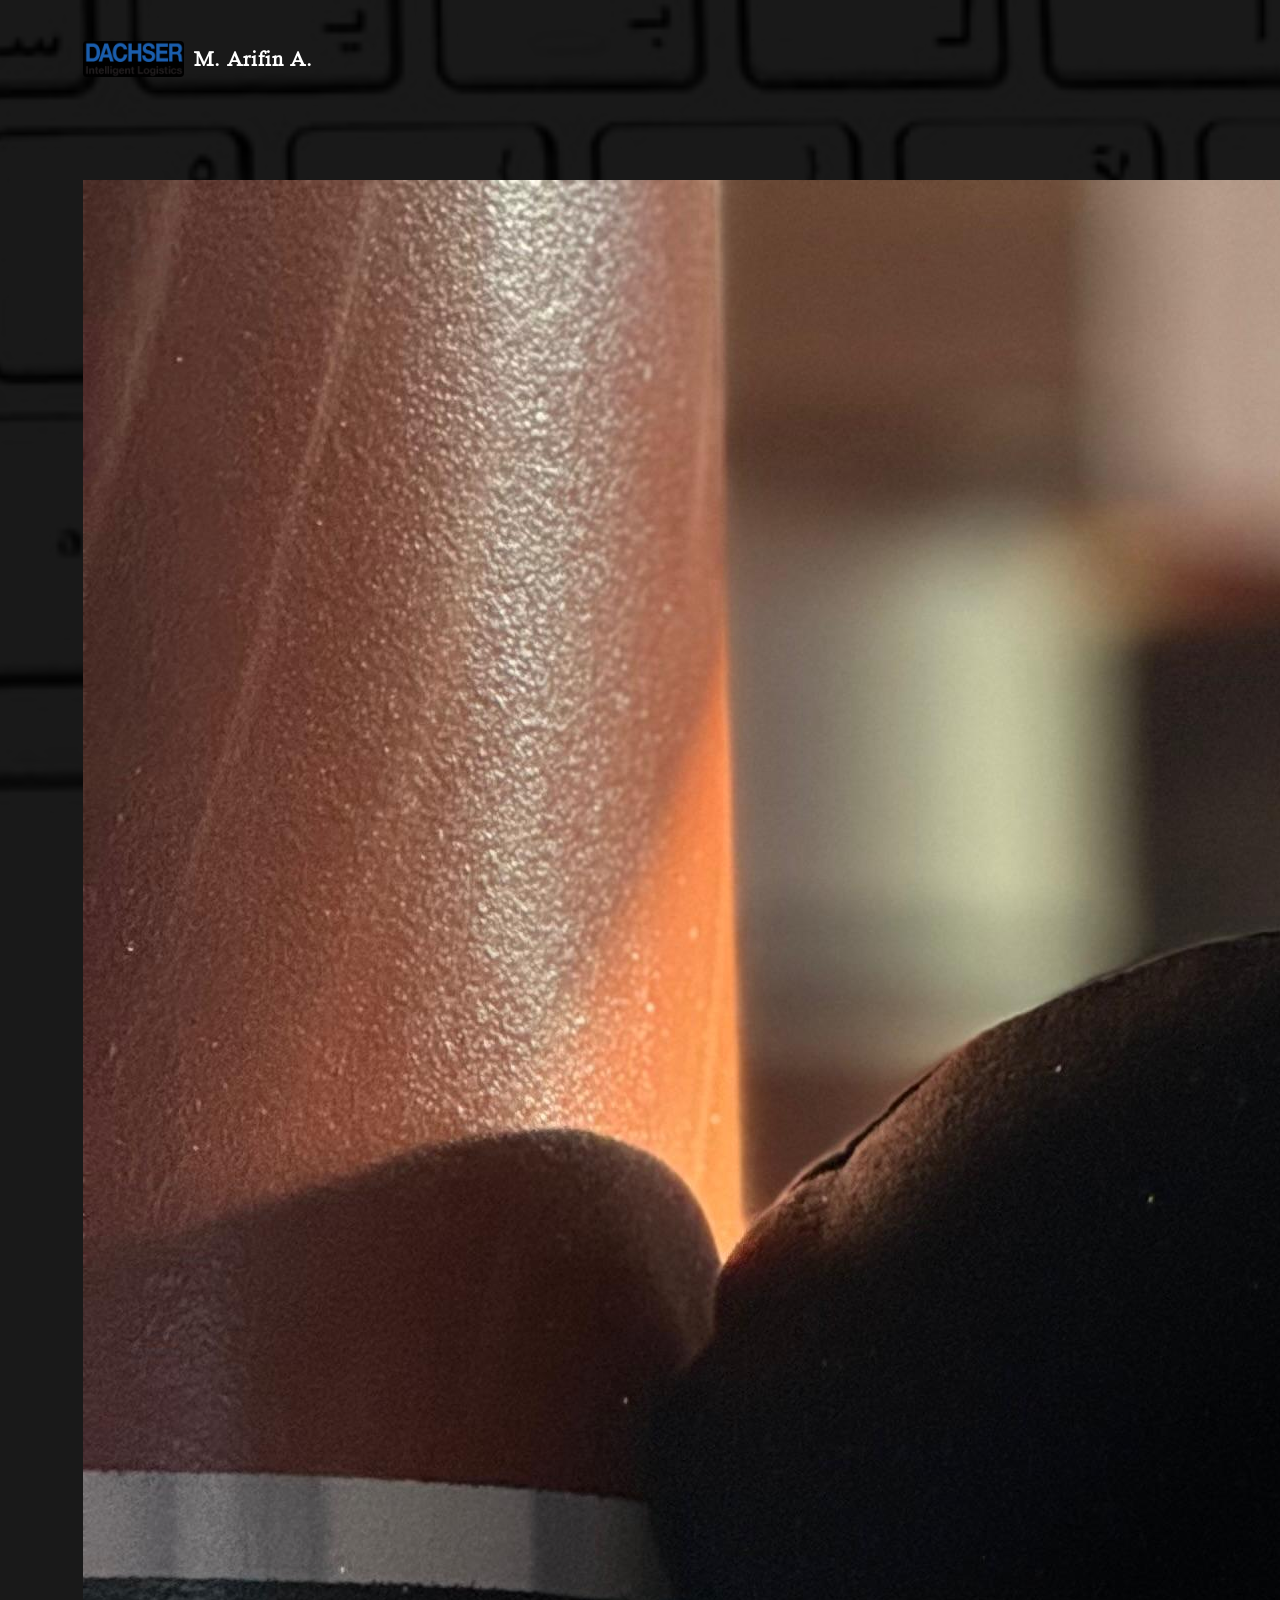
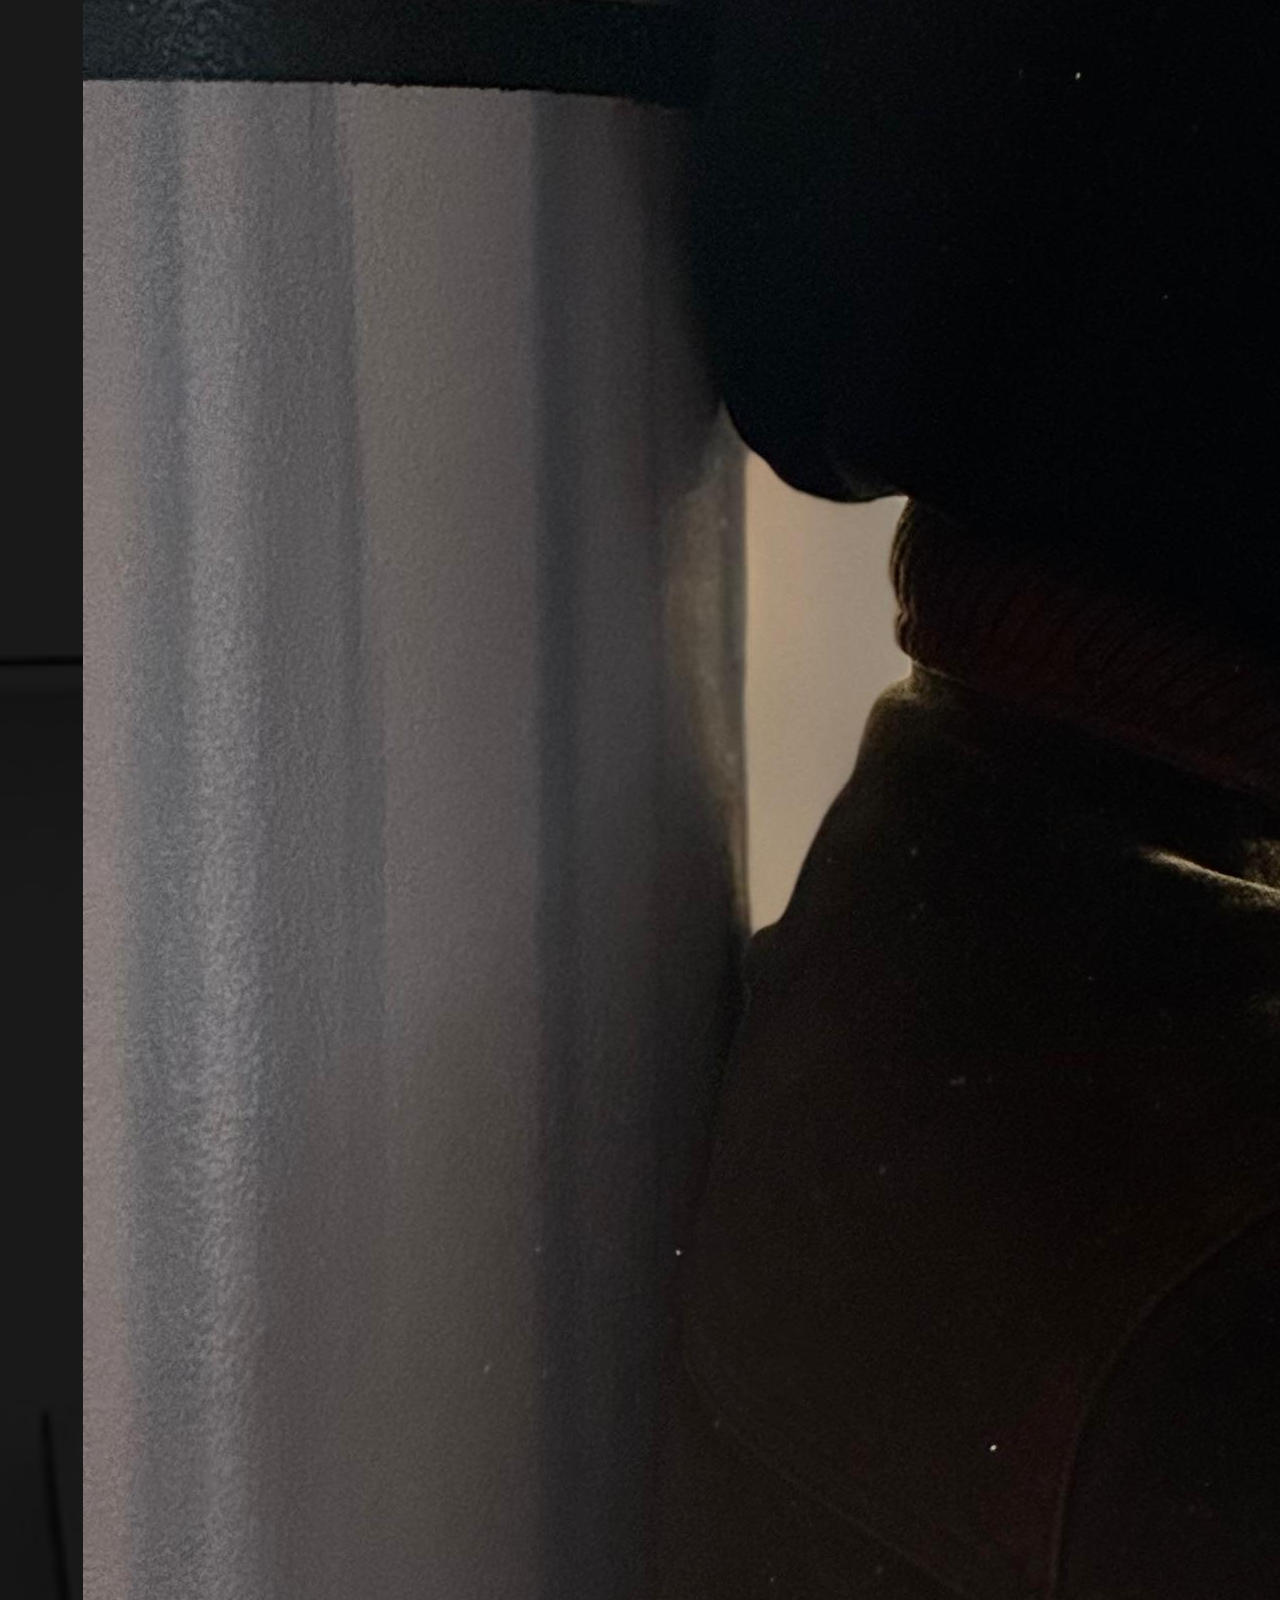
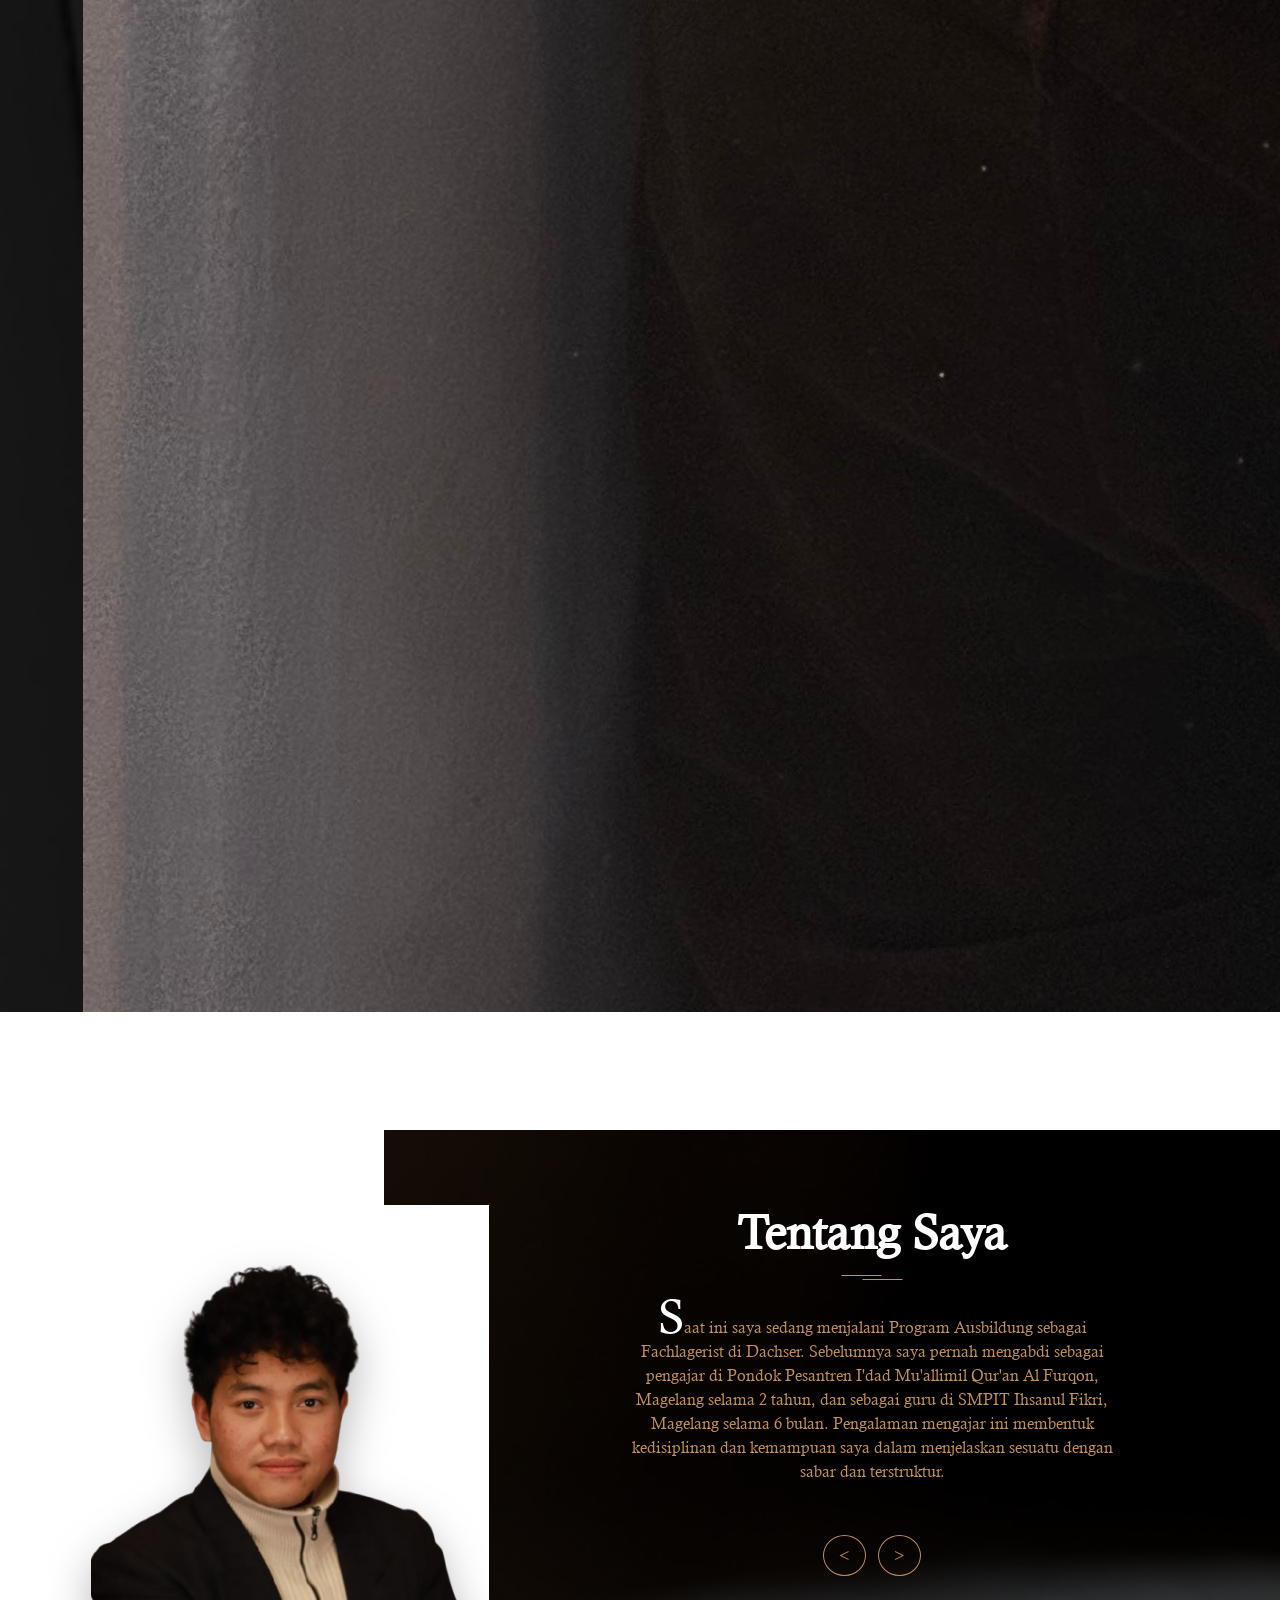
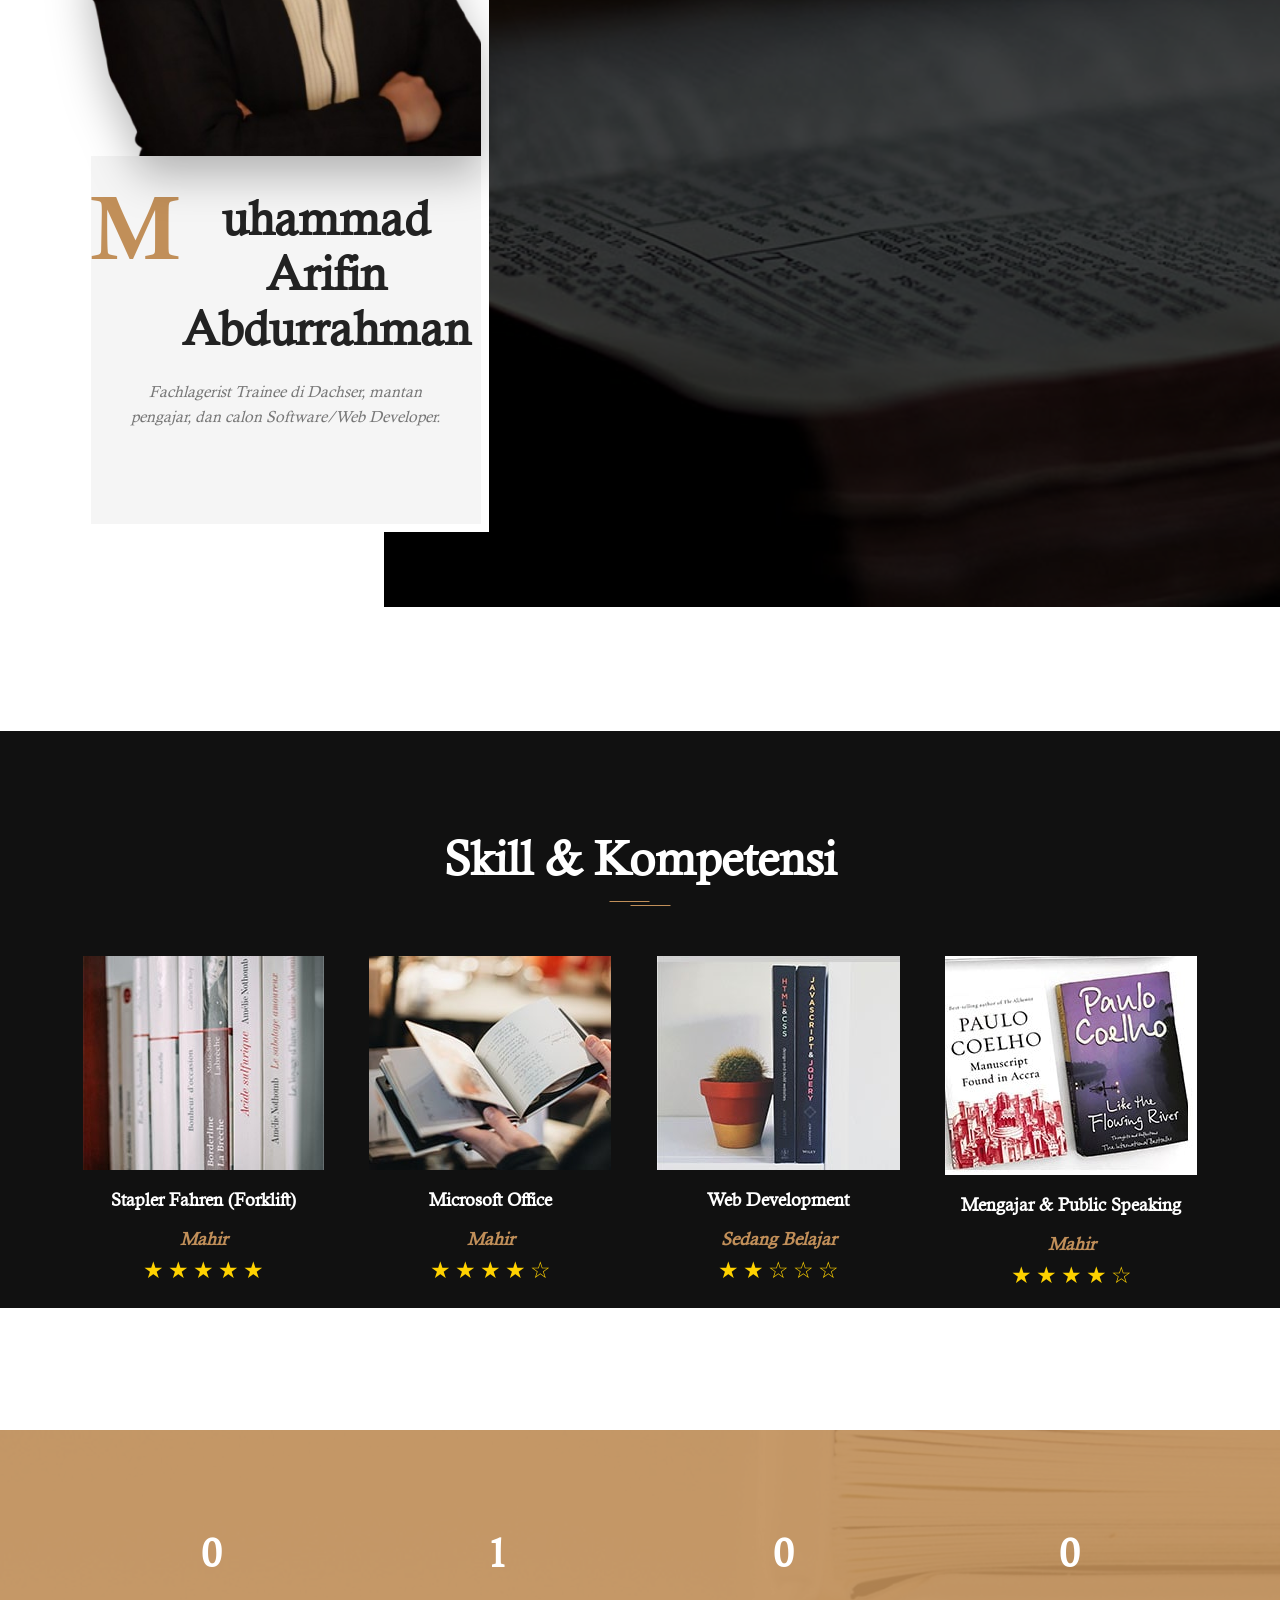
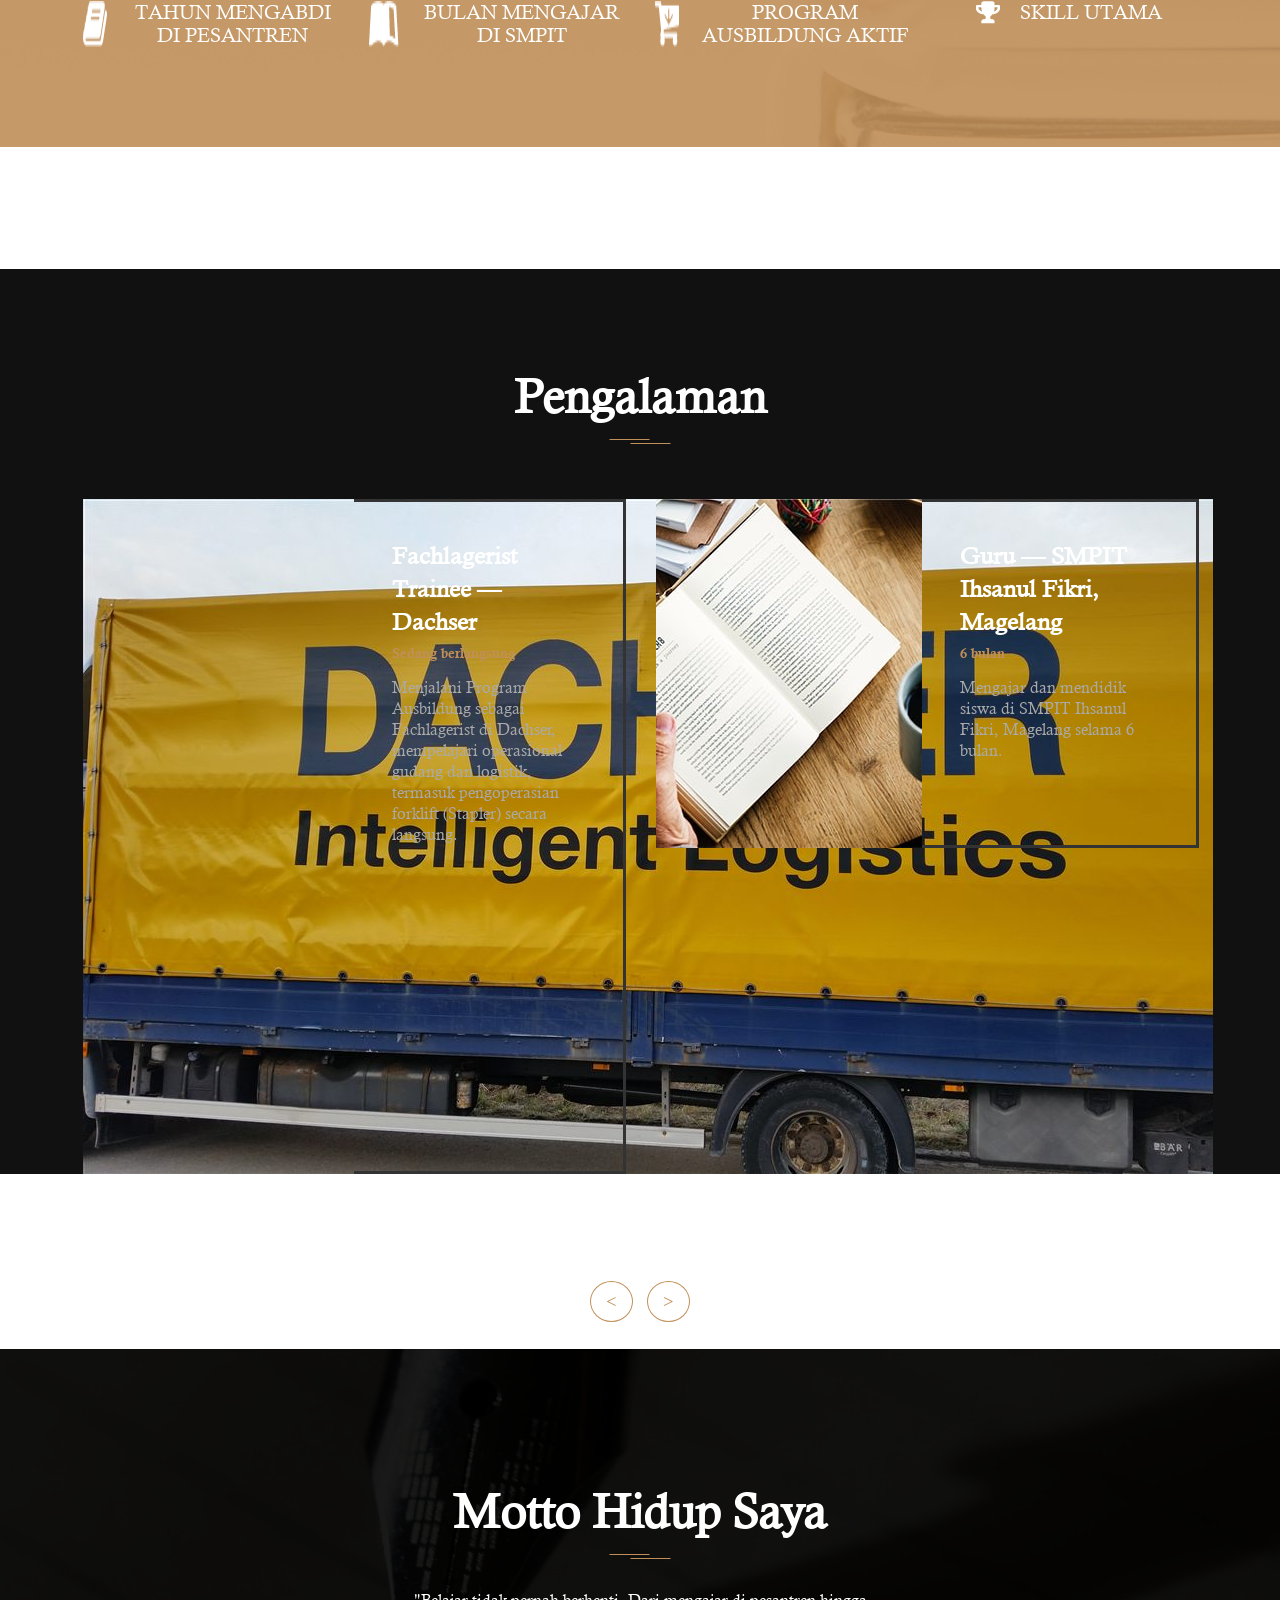
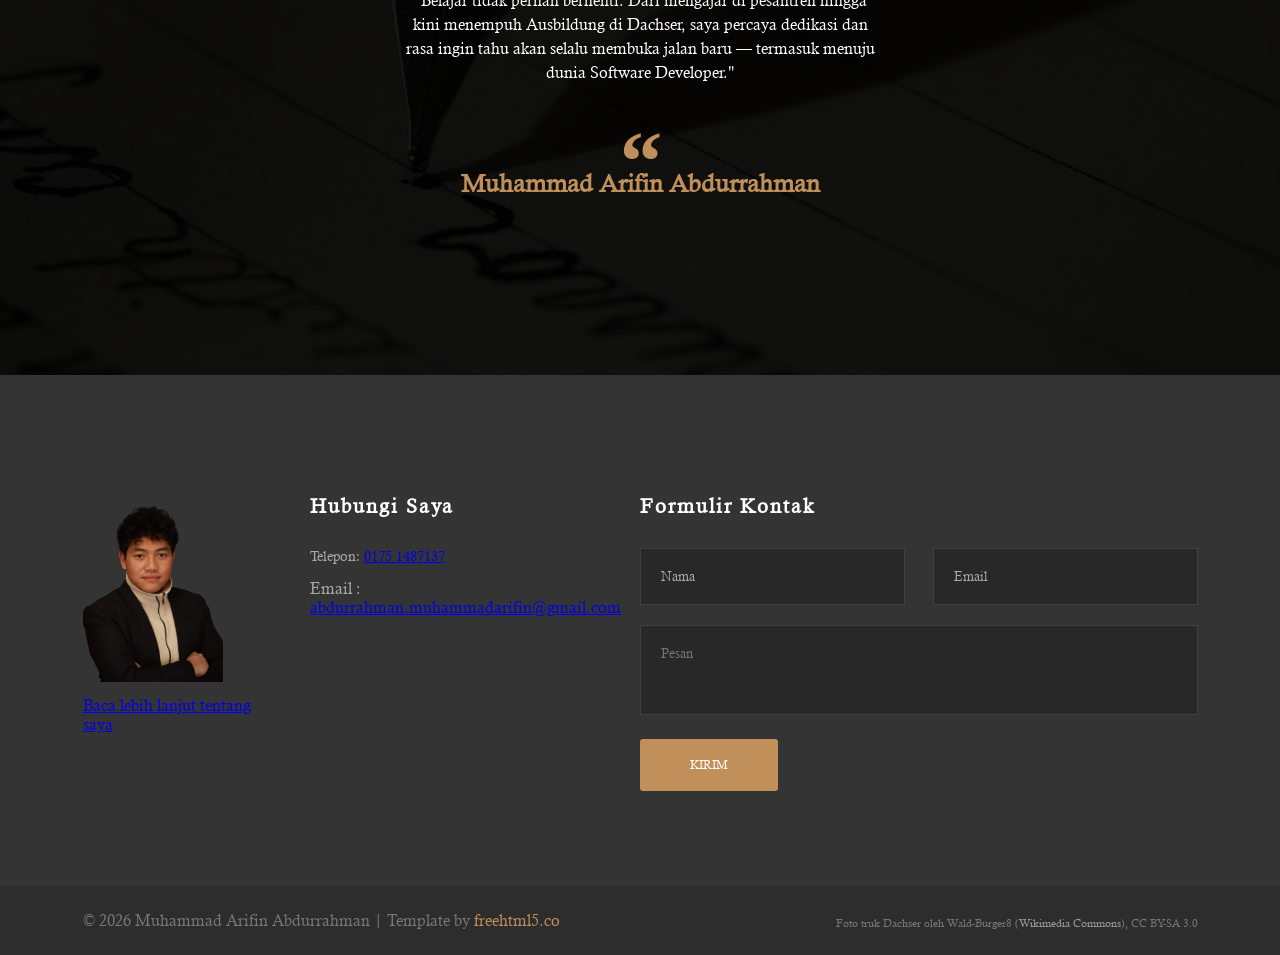
==== index.html @ be5adca4 "Initial commit: personal CV website" ====
<!doctype html>
<!--
	Author by FreeHTML5.co
	Twitter: https://twitter.com/fh5co
	Facebook: https://fb.com/fh5co
	URL: https://freehtml5.co
-->
<html lang="en">
<head>
	<!-- Required meta tags -->
	<meta charset="utf-8">
	<meta name="viewport" content="width=device-width, initial-scale=1, shrink-to-fit=no">
	<link rel="stylesheet" href="css/style.css">
	<link rel="stylesheet" href="css/slick.css">
	<title>Muhammad Arifin Abdurrahman-CV</title>
</head>
<body>

	<!-- Navigation -->
	<nav class="site-navigation">
		<div class="site-navigation-inner site-container">
			<div style="display:flex; align-items:center; gap:10px;">
				<img src="./images/Dachser-logo.jpeg" alt="Dachser" style="height:36px; width:auto; border-radius:4px;">
				<span style="color:#fff; font-weight:bold; font-size:20px; letter-spacing:1px;">M. Arifin A.</span>
			</div>
			<div class="main-navigation">
				<ul class="main-navigation__ul">
					<li><a href="#beranda">Beranda</a></li>
					<li><a href="#tentang">Tentang</a></li>
					<li><a href="#skill">Skill</a></li>
					<li><a href="#pengalaman">Pengalaman</a></li>
					<li><a href="#kontak">Kontak</a></li>
				</ul>
			</div>
	</nav>
	<!-- Navigation end -->

	<!-- Top banner -->
	<section class="fh5co-top-banner" id="beranda">
		<div class="top-banner__inner site-container">
			<div class="top-banner__image">
				<img src="./images/profile.jpg" alt="foto Muhammad Arifin Abdurrahman">
			</div>
			<div class="top-banner__text">
				<div class="top-banner__text-up">
					<span class="brand-span">Halo! Saya</span>
					<h2 class="top-banner__h2">Muhammad Arifin</h2>
				</div>
				<div class="top-banner__text-down">
					<h2 class="top-banner__h2" style="font-size:44px;">Abdurrahman</h2>
					<span class="brand-span">Fachlagerist Trainee @ Dachser | Calon Software Developer</span>
				</div>
				<p>Sedang menjalani Program Ausbildung sebagai Fachlagerist di Dachser, dengan minat besar untuk terjun ke dunia pengembangan software dan website.</p>
				<a href="#tentang" class="brand-button">Baca selengkapnya > </a>
			</div>
		</div>
	</section>
	<!-- Top banner end -->

	<!-- About me -->
	<section class="fh5co-about-me" id="tentang">
		<div class="about-me-inner site-container">
			<article class="portfolio-wrapper reveal reveal-left">
				<div class="portfolio__img">
					<img src="./images/profile-formal-cutout.png" class="about-me__profile profile-blend" alt="foto profil">
				</div>
				<div class="portfolio__bottom">
					<div class="portfolio__name"><span>M</span><h2 class="universal-h2">uhammad Arifin Abdurrahman</h2></div>
					<p>Fachlagerist Trainee di Dachser, mantan pengajar, dan calon Software/Web Developer.</p>
				</div>
			</article>
			<div class="about-me__text reveal reveal-right">
				<div class="about-me-slider">
					<div class="about-me-single-slide">
						<h2 class="universal-h2 universal-h2-bckg">Tentang Saya</h2>
						<p><span>S</span>aat ini saya sedang menjalani Program Ausbildung sebagai Fachlagerist di Dachser. Sebelumnya saya pernah mengabdi sebagai pengajar di Pondok Pesantren I'dad Mu'allimil Qur'an Al Furqon, Magelang selama 2 tahun, dan sebagai guru di SMPIT Ihsanul Fikri, Magelang selama 6 bulan. Pengalaman mengajar ini membentuk kedisiplinan dan kemampuan saya dalam menjelaskan sesuatu dengan sabar dan terstruktur.</p>
					</div>
					<div class="about-me-single-slide">
						<h2 class="universal-h2 universal-h2-bckg">Tujuan Saya</h2>
						<p><span>S</span>elain menjalani Ausbildung, saya memiliki ketertarikan besar pada dunia Software Developer dan Web Developer, meskipun saya tidak punya latar belakang pendidikan coding sama sekali. Semuanya saya pelajari secara otodidak dengan bantuan AI, dan website CV ini sendiri adalah salah satu hasil belajar saya sejauh ini.</p>
					</div>
					<div class="about-me-single-slide">
						<h2 class="universal-h2 universal-h2-bckg">Waktu Luang</h2>
						<p><span>D</span>i luar kerja dan belajar, saya suka main game bergenre story mode seperti Ghost of Yotei, James Bond, dan Black Myth Wukong. Untuk olahraga, jogging adalah pilihan favorit saya buat jaga badan tetap fit.</p>
					</div>
				</div>
			</div>
		</div>
		<div class="about-me-bckg"></div>
	</section>
	<!-- About me end -->

	<!-- Skill -->
	<section class="fh5co-books" id="skill">
		<div class="site-container">
			<h2 class="universal-h2 universal-h2-bckg reveal">Skill & Kompetensi</h2>
			<div class="books reveal-stagger">
				<div class="single-book reveal-item">
					<a href="#" class="single-book__img">
						<img src="./images/books-1.jpg" alt="skill mengoperasikan forklift">
					</a>
					<h4 class="single-book__title">Stapler Fahren (Forklift)</h4>
					<span class="single-book__price">Mahir</span>
					<!-- star rating -->
					<div class="rating">
						<span>&#9733;</span>
						<span>&#9733;</span>
						<span>&#9733;</span>
						<span>&#9733;</span>
						<span>&#9733;</span>
					</div>
					<!-- star rating end -->
				</div>
				<div class="single-book reveal-item">
					<a href="#" class="single-book__img">
						<img src="./images/books-3.jpg" alt="skill microsoft office">
					</a>
					<h4 class="single-book__title">Microsoft Office</h4>
					<span class="single-book__price">Mahir</span>
					<!-- star rating -->
					<div class="rating">
						<span>&#9734;</span>
						<span>&#9733;</span>
						<span>&#9733;</span>
						<span>&#9733;</span>
						<span>&#9733;</span>
					</div>
					<!-- star rating end -->
				</div>
				<div class="single-book reveal-item">
					<a href="#" class="single-book__img">
						<img src="./images/books-2.jpg" alt="skill web development">
					</a>
					<h4 class="single-book__title">Web Development</h4>
					<span class="single-book__price">Sedang Belajar</span>
					<!-- star rating -->
					<div class="rating">
						<span>&#9734;</span>
						<span>&#9734;</span>
						<span>&#9734;</span>
						<span>&#9733;</span>
						<span>&#9733;</span>
					</div>
					<!-- star rating end -->
				</div>
				<div class="single-book reveal-item">
					<a href="#" class="single-book__img">
						<img src="./images/books-4.jpg" alt="skill mengajar">
					</a>
					<h4 class="single-book__title">Mengajar & Public Speaking</h4>
					<span class="single-book__price">Mahir</span>
					<!-- star rating -->
					<div class="rating">
						<span>&#9734;</span>
						<span>&#9733;</span>
						<span>&#9733;</span>
						<span>&#9733;</span>
						<span>&#9733;</span>
					</div>
					<!-- star rating end -->
				</div>
			</div>
		</div>
	</section>
	<!-- Skill end -->

	<!-- Counter -->
	<div class="fh5co-counter counters">
		<div class="counter-inner site-container reveal-stagger">
			<div class="single-count reveal-item">
				<span class="count" data-count="2">0</span>
				<div class="single-count__text">
					<img src="./images/counter-1.png" alt="counter icon">
					<p>Tahun Mengabdi di Pesantren</p>
				</div>
			</div>
			<div class="single-count reveal-item">
				<span class="count" data-count="6">0</span>
				<div class="single-count__text">
					<img src="./images/counter-2.png" alt="counter icon">
					<p>Bulan Mengajar di SMPIT</p>
				</div>
			</div>
			<div class="single-count reveal-item">
				<span class="count" data-count="1">0</span>
				<div class="single-count__text">
					<img src="./images/counter-3.png" alt="counter icon">
					<p>Program Ausbildung Aktif</p>
				</div>
			</div>
			<div class="single-count reveal-item">
				<span class="count" data-count="2">0</span>
				<div class="single-count__text">
					<img src="./images/counter-4.png" alt="counter icon">
					<p>Skill Utama</p>
				</div>
			</div>
		</div>
	</div>
	<!-- Counter -->

	<!-- Pengalaman -->
	<section class="fh5co-blog" id="pengalaman">
		<div class="site-container">
			<h2 class="universal-h2 universal-h2-bckg reveal">Pengalaman</h2>
			<div class="blog-slider blog-inner reveal-stagger">
				<div class="single-blog reveal-item">
					<div class="single-blog__img">
						<img src="./images/dachser-lkw-web.jpg" alt="Truk Dachser">
					</div>
					<div class="single-blog__text">
						<h4>Fachlagerist Trainee — Dachser</h4>
						<span>Sedang berlangsung</span>
						<p>Menjalani Program Ausbildung sebagai Fachlagerist di Dachser, mempelajari operasional gudang dan logistik, termasuk pengoperasian forklift (Stapler) secara langsung.</p>
					</div>
				</div>
				<div class="single-blog reveal-item">
					<div class="single-blog__img">
						<img src="./images/blog1.jpg" alt="SMPIT Ihsanul Fikri">
					</div>
					<div class="single-blog__text">
						<h4>Guru — SMPIT Ihsanul Fikri, Magelang</h4>
						<span>6 bulan</span>
						<p>Mengajar dan mendidik siswa di SMPIT Ihsanul Fikri, Magelang selama 6 bulan.</p>
					</div>
				</div>
				<div class="single-blog reveal-item">
					<div class="single-blog__img">
						<img src="./images/blog2.jpg" alt="Pondok Pesantren Al Furqon">
					</div>
					<div class="single-blog__text">
						<h4>Pengajar — Pesantren Al Furqon, Magelang</h4>
						<span>2 tahun</span>
						<p>Mengabdi sebagai pengajar di Pondok Pesantren I'dad Mu'allimil Qur'an Al Furqon, Magelang selama 2 tahun.</p>
					</div>
				</div>
			</div>
		</div>
	</section>
	<!-- Pengalaman end -->

	<!-- Motto -->
	<section class="fh5co-quotes">
		<div class="site-container">
			<div class="about-me-slider reveal">
				<div>
					<h2 class="universal-h2 universal-h2-bckg">Motto Hidup Saya</h2>
					<p>"Belajar tidak pernah berhenti. Dari mengajar di pesantren hingga kini menempuh Ausbildung di Dachser, saya percaya dedikasi dan rasa ingin tahu akan selalu membuka jalan baru — termasuk menuju dunia Software Developer."</p>
					<img src="./images/quotes.svg" alt="quotes svg">
					<h4>Muhammad Arifin Abdurrahman</h4>
				</div>
			</div>
		</div>
	</section>
	<!-- Motto end -->

	<!-- Footer -->
	<footer class="site-footer" id="kontak">
		<div class="site-container">
			<div class="footer-inner">
				<div class="footer-info reveal reveal-left">
					<div class="footer-info__left">
						<img src="./images/profile-formal-cutout.png" alt="foto profil" style="width:140px; height:auto; object-fit:contain;">
						<p><a href="#tentang">Baca lebih lanjut tentang saya</a></p>
					</div>
					<div class="footer-info__right">
						<h5>Hubungi Saya</h5>
						<p class="footer-phone">Telepon: <a href="tel:01751487137">0175 1487137</a></p>
						<p>Email : <a href="mailto:abdurrahman.muhammadarifin@gmail.com">abdurrahman.muhammadarifin@gmail.com</a></p>
					</div>
				</div>
				<div class="footer-contact-form reveal reveal-right">
					<h5>Formulir Kontak</h5>
					<form class="contact-form" action="mailto:abdurrahman.muhammadarifin@gmail.com" method="post" enctype="text/plain">
						<div class="contact-form__input">
							<input type="text" name="name" placeholder="Nama">
							<input type="email" name="email" placeholder="Email">
						</div>
						<textarea name="message" placeholder="Pesan"></textarea>
						<input type="submit" name="submit" value="Kirim" class="submit-button">
					</form>
				</div>
			</div>
		</div>
		<div class="footer-bottom">
			<div class="site-container footer-bottom-inner">
				<p>© 2026 Muhammad Arifin Abdurrahman | Template by <a href="https://freehtml5.co/" target="_blank">freehtml5.co</a></p>
					<p style="font-size:11px; color:#777; margin-top:6px;">Foto truk Dachser oleh Wald-Burger8 (<a href="https://commons.wikimedia.org/wiki/File:Gelb-Blau.jpg" target="_blank" style="color:#999;">Wikimedia Commons</a>), CC BY-SA 3.0</p>
			</div>
		</div>
	</footer>
	<!-- Footer end -->

	<!-- Scripts -->
	<script src="js/jquery.min.js"></script>
	<script src="js/slick.min.js"></script>
	<script src="js/main.js"></script>

</body>
</html>
---- css/style.css ----
/*
 * Author by FreeHTML5.co
 * Twitter: https://twitter.com/fh5co
 * Facebook: https://fb.com/fh5co
 * URL: https://freehtml5.co
 */
html {
  overflow-anchor: none; }

/* Scroll reveal */
.reveal {
  opacity: 0;
  transform: translateY(50px);
  transition: opacity 0.9s cubic-bezier(0.22, 1, 0.36, 1), transform 0.9s cubic-bezier(0.22, 1, 0.36, 1); }
.reveal.reveal-left {
  transform: translateX(-60px); }
.reveal.reveal-right {
  transform: translateX(60px); }
.reveal.is-visible {
  opacity: 1;
  transform: none; }
.reveal-stagger.is-visible .reveal-item {
  opacity: 1;
  transform: none; }
.reveal-stagger .reveal-item {
  opacity: 0;
  transform: translateY(40px);
  transition: opacity 0.7s ease, transform 0.7s ease; }
.reveal-stagger.is-visible .reveal-item:nth-child(1) { transition-delay: 0.05s; }
.reveal-stagger.is-visible .reveal-item:nth-child(2) { transition-delay: 0.15s; }
.reveal-stagger.is-visible .reveal-item:nth-child(3) { transition-delay: 0.25s; }
.reveal-stagger.is-visible .reveal-item:nth-child(4) { transition-delay: 0.35s; }

/* Fonts */
@font-face {
  font-family: 'Calisto-MT';
  src: url(../fonts/Calisto-MT.ttf); }

@font-face {
  font-family: 'Calisto-MT-Italic';
  src: url(../fonts/Calisto-MT-Italic.ttf); }

@font-face {
  font-family: 'Calisto-MT-Bold';
  src: url(../fonts/Calisto-MT-Bold.ttf); }

/* Colors */
/* Universal style */
* {
  margin: 0;
  padding: 0;
  font-family: "Calisto-MT"; }

.site-container {
  width: 1115px;
  margin: 0 auto; }
  @media (max-width: 1250px) {
    .site-container {
      width: 90%; } }

.universal-h2 {
  font-size: 48px;
  text-align: center;
  color: #222; }
  @media (max-width: 1250px) {
    .universal-h2 {
      font-size: 38px; } }
  @media (max-width: 668px) {
    .universal-h2 {
      font-size: 30px; } }

.universal-h2-bckg {
  background-image: url("../images/double-line.svg");
  background-repeat: no-repeat;
  background-position: center bottom; }

/* Universal style end */
/* Includes */
.site-navigation {
  position: absolute;
  top: 4.6%;
  width: 100%;
  z-index: 2; }

.site-navigation-inner {
  display: flex;
  align-items: center;
  justify-content: space-between; }
  
  .site-navigation-inner img {
  max-height: 40px;
  width: auto;
}

.main-navigation {
  color: #fff;
  display: none;
  position: fixed;
  height: 100%;
  width: 100%;
  top: 0px;
  left: 0px;
  background: #000;
  opacity: 0.9; }
  .main-navigation .main-navigation__ul {
    position: absolute;
    top: 50%;
    left: 50%;
    transform: translate(-50%, -50%);
    padding: 3%;
    border: 2px solid #fff;
    border-radius: 7px;
    background-color: #c18f59; }
    .main-navigation .main-navigation__ul li {
      margin-bottom: 20px;
      list-style: none; }
    .main-navigation .main-navigation__ul a {
      color: #fff;
      font-size: 20px;
      font-weight: 600;
      text-decoration: none;
      text-transform: uppercase;
      transition: 0.3s ease; }
      .main-navigation .main-navigation__ul a:hover {
        color: #777; }
  @media (max-width: 1150px) {
    .main-navigation {
      opacity: 0.94; } }

/* Navigation burger */
.burger-container {
  cursor: pointer;
  z-index: 3; }

.bar1, .bar2, .bar3 {
  width: 30px;
  height: 3px;
  background-color: #c18f59;
  margin: 6px 0;
  transition: 0.4s; }

.change .bar1 {
  transform: rotate(-45deg) translate(-6px, 6px);
  background-color: #c18f59; }

.change .bar2 {
  opacity: 0;
  background-color: #c18f59; }

.change .bar3 {
  transform: rotate(45deg) translate(-6px, -7px);
  background-color: #c18f59; }

.stop-scroll {
  overflow: hidden; }

/* Navigation burger end */
.fh5co-top-banner {
  position: relative;
  display: flex;
  align-items: flex-end;
  background-image: url("../images/top-banner-bckg.jpg");
  background-position: center;
  background-size: cover; }
  .fh5co-top-banner::after {
    content: '';
    position: absolute;
    top: 0;
    left: 0;
    width: 100%;
    height: 100%;
    background-color: #000;
    opacity: 0.9; }
  .fh5co-top-banner .site-container {
    position: relative;
    z-index: 1; }
  @media (max-width: 1600px) {
    .fh5co-top-banner {
      padding-top: 180px; } }
  @media (max-width: 1250px) {
    .fh5co-top-banner {
      padding-top: 130px; } }
  @media (max-width: 520px) {
    .fh5co-top-banner {
      padding-top: 105px; } }
  @media (min-width: 1600px) {
    .fh5co-top-banner {
      min-height: 100vh; } }

.top-banner__inner {
  display: flex;
  align-items: center; }
  .top-banner__inner .top-banner__text {
    margin-left: 54px; }
    @media (max-width: 1250px) {
      .top-banner__inner .top-banner__text {
        width: 35%; } }
    @media (max-width: 768px) {
      .top-banner__inner .top-banner__text {
        width: 50%;
        margin-left: 20px; } }
    @media (max-width: 520px) {
      .top-banner__inner .top-banner__text {
        width: 65%;
        margin-bottom: 20px;
        margin-left: 0; } }
    .top-banner__inner .top-banner__text p {
      margin-bottom: 42px;
      color: #777; }
      @media (max-width: 768px) {
        .top-banner__inner .top-banner__text p {
          margin-bottom: 25px;
          font-size: 14px; } }
  .top-banner__inner .top-banner__h2 {
    font-size: 74px;
    letter-spacing: 3px;
    color: #fff;
    font-family: "Calisto-MT-Bold"; }
    @media (max-width: 1250px) {
      .top-banner__inner .top-banner__h2 {
        font-size: 50px; } }
    @media (max-width: 768px) {
      .top-banner__inner .top-banner__h2 {
        font-size: 35px; } }
  .top-banner__inner .top-banner__text-up .top-banner__h2 {
    margin-top: 15px; }
    @media (max-width: 768px) {
      .top-banner__inner .top-banner__text-up .top-banner__h2 {
        margin-top: 0; } }
  .top-banner__inner .top-banner__text-down {
    margin-bottom: 20px;
    padding-left: 0; }
    .top-banner__inner .top-banner__text-down .top-banner__h2 {
      margin-bottom: 10px; }
      @media (max-width: 768px) {
        .top-banner__inner .top-banner__text-down .top-banner__h2 {
          margin-bottom: 0; } }
  .top-banner__inner .top-banner__image {
    font-size: 0; }
    @media (max-width: 1250px) {
      .top-banner__inner .top-banner__image {
        width: 50%; }
        .top-banner__inner .top-banner__image img {
          width: 100%; } }
    @media (max-width: 520px) {
      .top-banner__inner .top-banner__image {
        width: 65%;
        margin-bottom: 20px; } }
  @media (max-width: 520px) {
    .top-banner__inner {
      flex-direction: column; } }

.brand-span {
  font-size: 14px;
  color: #c18f59; }

.brand-button {
  display: inline-block;
  padding: 10px 20px;
  font-size: 11px;
  text-transform: uppercase;
  text-decoration: none;
  color: #c18f59;
  border: 1px solid #fff;
  transition: 0.3s ease; }
  .brand-button:hover, .brand-button:focus {
    color: #777; }

.fh5co-about-me {
  position: relative;
  margin: 193px 0 199px; }
  @media (max-width: 1250px) {
    .fh5co-about-me {
      margin: 150px 0; } }
  @media (max-width: 992px) {
    .fh5co-about-me {
      margin: 125px 0; } }

.about-me-bckg {
  position: absolute;
  background-image: url("../images/about-me-bckg.jpg");
  background-position: center;
  background-size: cover;
  height: 500px;
  top: -75px;
  right: 0;
  height: calc(100% + 150px);
  width: 70%;
  z-index: -1; }
  .about-me-bckg:after {
    content: '';
    position: absolute;
    top: 0;
    left: 0;
    width: 100%;
    height: 100%;
    background-color: #000;
    opacity: 0.7; }
  @media (max-width: 992px) {
    .about-me-bckg {
      width: 100%;
      padding-bottom: 15px; } }

.about-me-inner {
  display: flex;
  justify-content: space-between; }
  @media (max-width: 992px) {
    .about-me-inner {
      flex-direction: column;
      align-items: center; } }

.about-me-slider {
  position: relative; }
  .about-me-slider .slick-arrow {
    position: absolute;
    bottom: -18%; }
  .about-me-slider .slick-prev {
    left: 40%; }
    @media (max-width: 520px) {
      .about-me-slider .slick-prev {
        left: 34%; } }
  .about-me-slider .slick-next {
    right: 40%; }
    @media (max-width: 520px) {
      .about-me-slider .slick-next {
        right: 34%; } }

.span-arrow {
  padding: 10px 15px;
  cursor: pointer;
  color: #c18f59;
  border: 1px solid #c18f59;
  border-radius: 50%;
  transition: 0.3s ease; }
  .span-arrow:hover {
    color: #fff;
    border-color: #fff; }

.portfolio-wrapper {
  width: 390px;
  padding: 8px;
  text-align: center;
  background-color: #fff; }
  .portfolio-wrapper .portfolio__img {
    font-size: 0; }
    .portfolio-wrapper .portfolio__img img {
      width: 100%; }
    .portfolio-wrapper .portfolio__img img.profile-blend {
      filter: drop-shadow(0 18px 22px rgba(0,0,0,0.28));
      padding: 22px 0 0; }
  .portfolio-wrapper .portfolio__bottom {
    padding: 35px 0 95px;
    background-color: #f5f5f5; }
    @media (max-width: 992px) {
      .portfolio-wrapper .portfolio__bottom {
        padding: 25px 0; } }
  .portfolio-wrapper .portfolio__name {
    display: flex;
    justify-content: center;
    align-items: flex-start;
    margin-bottom: 23px; }
    @media (max-width: 992px) {
      .portfolio-wrapper .portfolio__name {
        margin-bottom: 10px; } }
    .portfolio-wrapper .portfolio__name span {
      font-size: 90px;
      line-height: 75px;
      margin-right: -8px;
      color: #c18f59;
      font-family: "Calisto-MT-Bold"; }
      @media (max-width: 992px) {
        .portfolio-wrapper .portfolio__name span {
          font-size: 65px;
          line-height: 62px; } }
  .portfolio-wrapper p {
    padding: 0 10%;
    line-height: 25px;
    font-style: italic;
    color: #777; }
    @media (max-width: 620px) {
      .portfolio-wrapper p {
        font-size: 15px;
        line-height: 20px; } }
  @media (max-width: 992px) {
    .portfolio-wrapper {
      margin-bottom: 20px; } }
  @media (max-width: 620px) {
    .portfolio-wrapper {
      width: 250px; } }

.about-me__text {
  width: 44%;
  margin-right: 80px;
  text-align: center; }
  .about-me__text .universal-h2 {
    color: #fff;
    padding-bottom: 20px;
    margin-bottom: 25px; }
  .about-me__text p {
    margin-bottom: 35px;
    line-height: 24px;
    color: #c18f59; }
    .about-me__text p span {
      font-size: 48px;
      color: #fff; }
    @media (max-width: 620px) {
      .about-me__text p {
        margin-bottom: 20px;
        font-size: 14px;
        line-height: 19px; } }
  .about-me__text h4 {
    margin-bottom: 7px;
    font-size: 25px;
    color: #c18f59; }
  .about-me__text .p-white {
    margin-bottom: 0;
    color: #fff; }
  @media (max-width: 1250px) {
    .about-me__text {
      width: 48%;
      margin-right: 40px; } }
  @media (max-width: 992px) {
    .about-me__text {
      width: 100%;
      margin-right: 0; } }

.slick-slide:focus {
  outline: none; }

.fh5co-books {
  margin-bottom: 122px;
  padding-top: 100px;
  background-color: #111; }
  .fh5co-books .universal-h2 {
    margin-bottom: 50px;
    padding-bottom: 20px;
    color: #fff; }
  .fh5co-books .books-brand-button {
    text-align: center; }
    .fh5co-books .books-brand-button .brand-button {
      font-size: 16px;
      text-transform: none;
      border-color: #c18f59; }
      .fh5co-books .books-brand-button .brand-button:hover {
        border-color: #777; }
  @media (max-width: 1250px) {
    .fh5co-books {
      margin-bottom: 60px; } }

.books {
  display: flex;
  justify-content: space-between;
  flex-wrap: wrap;
  margin-bottom: 70px; }
  @media (max-width: 559px) {
    .books {
      justify-content: space-around; } }

.single-book {
  margin-bottom: 20px;
  text-align: center; }
  .single-book .single-book__img {
    position: relative;
    display: block;
    font-size: 0; }
    .single-book .single-book__img .single-book_download {
      opacity: 0;
      visibility: hidden;
      position: absolute;
      top: 0;
      left: 0;
      width: 100%;
      height: 100%;
      background-color: #000;
      transition: 0.3s ease; }
      .single-book .single-book__img .single-book_download img {
        position: absolute;
        left: 50%;
        top: 50%;
        transform: translate(-50%, -50%);
        z-index: 1; }
    .single-book .single-book__img:hover .single-book_download {
      visibility: visible;
      opacity: 0.7; }
  .single-book .single-book__title {
    margin: 19px 0 18px;
    font-size: 18px;
    color: #fff; }
  .single-book .single-book__price {
    font-size: 18px;
    font-weight: 600;
    font-style: italic;
    color: #c18f59; }
  @media (max-width: 1250px) {
    .single-book {
      margin-right: 10px; }
      .single-book:last-child {
        margin-right: 0; } }

.rating {
  margin-top: 8px;
  unicode-bidi: bidi-override;
  direction: rtl; }
  .rating span {
    font-size: 23px;
    color: #ffd200;
    cursor: pointer; }
  .rating > span:hover:before, .rating > span:hover ~ span:before {
    content: "\2605";
    position: absolute; }

.fh5co-counter {
  position: relative;
  margin-bottom: 122px;
  padding: 100px 0;
  background-image: url("../images/book-bckg.jpg");
  background-size: cover;
  background-position: center; }
  .fh5co-counter::after {
    content: '';
    position: absolute;
    top: 0;
    left: 0;
    width: 100%;
    height: 100%;
    background-color: #c18f59;
    opacity: 0.9; }
  .fh5co-counter .site-container {
    position: relative;
    z-index: 1; }
  @media (max-width: 850px) {
    .fh5co-counter {
      padding: 50px 0 20px;
      margin-bottom: 50px; } }

.counter-inner {
  display: flex;
  justify-content: space-between;
  flex-wrap: wrap; }

.single-count {
  width: 23%;
  text-align: center;
  color: #fff; }
  .single-count span {
    display: block;
    margin-bottom: 25px;
    font-size: 40px;
    font-weight: 900; }
  .single-count p {
    font-size: 20px;
    text-transform: uppercase; }
  @media (max-width: 850px) {
    .single-count {
      width: 48%;
      margin-bottom: 30px; }
      .single-count .count {
        font-size: 35px;
        margin-bottom: 15px; } }
  @media (max-width: 500px) {
    .single-count {
      width: 100%;
      padding-bottom: 10px;
      border-bottom: 1px solid #fff; } }

.single-count__text {
  display: flex;
  justify-content: center; }
  .single-count__text img {
    margin-right: 20px; }

.fh5co-blog {
  margin-bottom: 175px;
  padding-top: 100px;
  background-color: #111; }
  .fh5co-blog .universal-h2 {
    margin-bottom: 55px;
    padding-bottom: 20px;
    color: #fff; }
  @media (max-width: 620px) {
    .fh5co-blog {
      margin-bottom: 105px; } }

.blog-inner {
  display: flex;
  justify-content: space-between; }

.blog-slider .slick-slide {
  margin: 0 15px; }

.blog-slider .slick-list {
  margin: 0 -15px; }

.single-blog {
  display: flex !important; }
  .single-blog .single-blog__img {
    width: 50%;
    font-size: 0; }
  .single-blog .single-blog__text {
    width: 50%;
    padding: 7%;
    border: 3px solid #333;
    border-left: 0; }
    .single-blog .single-blog__text h4 {
      margin-bottom: 5px;
      font-size: 24px;
      line-height: 33px;
      color: #fff; }
    .single-blog .single-blog__text span {
      display: block;
      margin-bottom: 15px;
      font-size: 14px;
      color: #c18f59;
      font-family: "Calisto-MT-Bold"; }
    .single-blog .single-blog__text p {
      color: #aaa;
      line-height: 21px; }
    @media (max-width: 992px) {
      .single-blog .single-blog__text {
        padding: 5%; }
        .single-blog .single-blog__text h4 {
          margin-bottom: 3px;
          font-size: 20px;
          line-height: 24px; }
        .single-blog .single-blog__text p {
          font-size: 14px;
          line-height: 19px; } }
    @media (max-width: 420px) {
      .single-blog .single-blog__text {
        padding: 3%; }
        .single-blog .single-blog__text h4 {
          font-size: 16px; }
        .single-blog .single-blog__text span {
          margin-bottom: 7px;
          font-size: 12px; }
        .single-blog .single-blog__text p {
          font-size: 13px;
          line-height: 16px; } }
  @media (max-width: 1250px) {
    .single-blog .single-blog__img img {
      width: 100%;
      height: 100%; } }

.blog-slider {
  position: relative; }
  .blog-slider .slick-arrow {
    position: absolute;
    bottom: -22%; }
  .blog-slider .slick-prev {
    left: 45.5%; }
    @media (max-width: 1250px) {
      .blog-slider .slick-prev {
        left: 40%; } }
    @media (max-width: 520px) {
      .blog-slider .slick-prev {
        left: 35%; } }
  .blog-slider .slick-next {
    right: 45.5%; }
    @media (max-width: 1250px) {
      .blog-slider .slick-next {
        right: 40%; } }
    @media (max-width: 520px) {
      .blog-slider .slick-next {
        right: 35%; } }
  .blog-slider .span-arrow:hover {
    color: #777;
    border-color: #777; }

.fh5co-quotes {
  position: relative;
  padding: 135px 0 172px;
  text-align: center;
  background-image: url("../images/quotes-bckg.jpg");
  background-position: center;
  background-size: cover; }
  .fh5co-quotes::after {
    content: '';
    position: absolute;
    top: 0;
    left: 0;
    width: 100%;
    height: 100%;
    background-color: #000;
    opacity: 0.9; }
  .fh5co-quotes .site-container {
    position: relative;
    z-index: 1; }
  .fh5co-quotes .universal-h2 {
    padding-bottom: 20px;
    margin-bottom: 30px;
    color: #fff !important; }
  .fh5co-quotes p {
    width: 43%;
    margin: 0 auto 45px;
    color: #fff;
    line-height: 24px; }
    @media (max-width: 620px) {
      .fh5co-quotes p {
        font-size: 14px;
        line-height: 19px; } }
  .fh5co-quotes img {
    margin: 0 auto 5px; }
  .fh5co-quotes h4 {
    margin-bottom: 5px;
    font-size: 25px;
    color: #c18f59; }
  .fh5co-quotes .slick-arrow {
    bottom: -8%; }
  .fh5co-quotes .slick-prev {
    left: 45.5%; }
    @media (max-width: 1150px) {
      .fh5co-quotes .slick-prev {
        left: 34%; } }
  .fh5co-quotes .slick-next {
    right: 45.5%; }
    @media (max-width: 1150px) {
      .fh5co-quotes .slick-next {
        right: 34%; } }
  @media (max-width: 1150px) {
    .fh5co-quotes {
      padding: 75px 0 95px; }
      .fh5co-quotes p {
        width: 90%; } }

.fh5co-social {
  position: relative;
  padding: 63px 0;
  background-image: url("../images/social-bckg.jpg");
  background-size: cover;
  background-position: center; }
  .fh5co-social::after {
    content: '';
    position: absolute;
    top: 0;
    left: 0;
    width: 100%;
    height: 100%;
    background-color: #c18f59;
    opacity: 0.9; }
  .fh5co-social .site-container {
    position: relative;
    z-index: 1; }
  @media (max-width: 620px) {
    .fh5co-social {
      padding: 40px 0; } }

.social {
  display: flex;
  justify-content: space-between;
  align-items: center; }
  .social h5 {
    font-size: 24px;
    color: #fff; }
  @media (max-width: 620px) {
    .social {
      flex-direction: column; } }

.social-icons a {
  position: relative;
  border: 1px solid white;
  border-radius: 50%;
  padding: 13px 23px;
  margin-right: 10px;
  transition: 0.3s ease; }
  .social-icons a:hover {
    background-color: #777;
    border-color: transparent; }

.social-icons img {
  position: absolute;
  left: 50%;
  top: 50%;
  transform: translate(-50%, -50%); }

@media (max-width: 620px) {
  .social-icons {
    margin: 35px 0; } }

.site-footer {
  padding-top: 120px;
  background-color: #343434; }
  @media (max-width: 1250px) {
    .site-footer {
      padding-top: 60px; } }

.footer-inner {
  display: flex;
  justify-content: space-between;
  padding-bottom: 95px; }
  .footer-inner h5 {
    margin-bottom: 30px;
    font-size: 20px;
    letter-spacing: 2px;
    color: #fff; }
  @media (max-width: 1250px) {
    .footer-inner {
      padding-bottom: 50px;
      flex-direction: column;
      align-items: center; } }

.footer-info {
  width: 50%;
  display: flex; }
  .footer-info .footer-info__left {
    margin-right: 45px; }
    .footer-info .footer-info__left img {
      margin-bottom: 10px; }
    .footer-info .footer-info__left p {
      color: #c18f59; }
    @media (max-width: 620px) {
      .footer-info .footer-info__left {
        margin-right: 0;
        margin-bottom: 20px; } }
  .footer-info .footer-info__right p {
    margin-bottom: 15px;
    color: #aaa; }
  .footer-info .footer-info__right .footer-phone {
    font-size: 14px; }
  .footer-info .footer-info__right .social-icons {
    margin-top: 27px; }
    .footer-info .footer-info__right .social-icons a {
      padding: 9px 19px; }
  @media (max-width: 1250px) {
    .footer-info {
      width: 100%;
      margin-bottom: 20px; } }
  @media (max-width: 620px) {
    .footer-info {
      flex-direction: column;
      align-items: center; } }

.footer-contact-form {
  width: 50%; }
  .footer-contact-form .contact-form__input {
    display: flex;
    justify-content: space-between;
    margin-bottom: 20px; }
    .footer-contact-form .contact-form__input input {
      width: 40%;
      padding: 20px;
      border: 1px solid #404040;
      background-color: #282828;
      color: #c18f59; }
      .footer-contact-form .contact-form__input input::placeholder {
        color: #aaa; }
      @media (max-width: 1250px) {
        .footer-contact-form .contact-form__input input {
          width: 45%; } }
      @media (max-width: 520px) {
        .footer-contact-form .contact-form__input input {
          width: 100%; } }
  .footer-contact-form textarea {
    box-sizing: border-box;
    height: 90px;
    width: 100%;
    margin-bottom: 20px;
    padding: 20px;
    border: 1px solid #404040;
    background-color: #282828;
    resize: none;
    color: #c18f59; }
  .footer-contact-form .submit-button {
    padding: 19px 50px;
    text-transform: uppercase;
    font-size: 12px;
    color: #fff;
    background-color: #c18f59;
    border: none;
    border-radius: 3px;
    cursor: pointer;
    transition: 0.3s ease; }
    .footer-contact-form .submit-button:hover {
      background-color: #777; }
  @media (max-width: 1250px) {
    .footer-contact-form {
      width: 100%; } }

.footer-bottom {
  padding: 25px 0;
  background-color: #2d2d2d; }

.footer-bottom-inner {
  display: flex;
  justify-content: space-between; }
  .footer-bottom-inner p {
    color: #777; }
  .footer-bottom-inner a {
    color: #c18f59;
    text-decoration: none;
    transition: 0.3s ease; }
    .footer-bottom-inner a:hover {
      color: #777; }
  .footer-bottom-inner .footer-bottom__img img {
    margin-right: 25px; }
    .footer-bottom-inner .footer-bottom__img img:last-child {
      margin-right: 0; }
  @media (max-width: 992px) {
    .footer-bottom-inner {
      flex-direction: column;
      align-items: center; }
      .footer-bottom-inner p {
        font-size: 14px;
        margin-bottom: 20px; } }
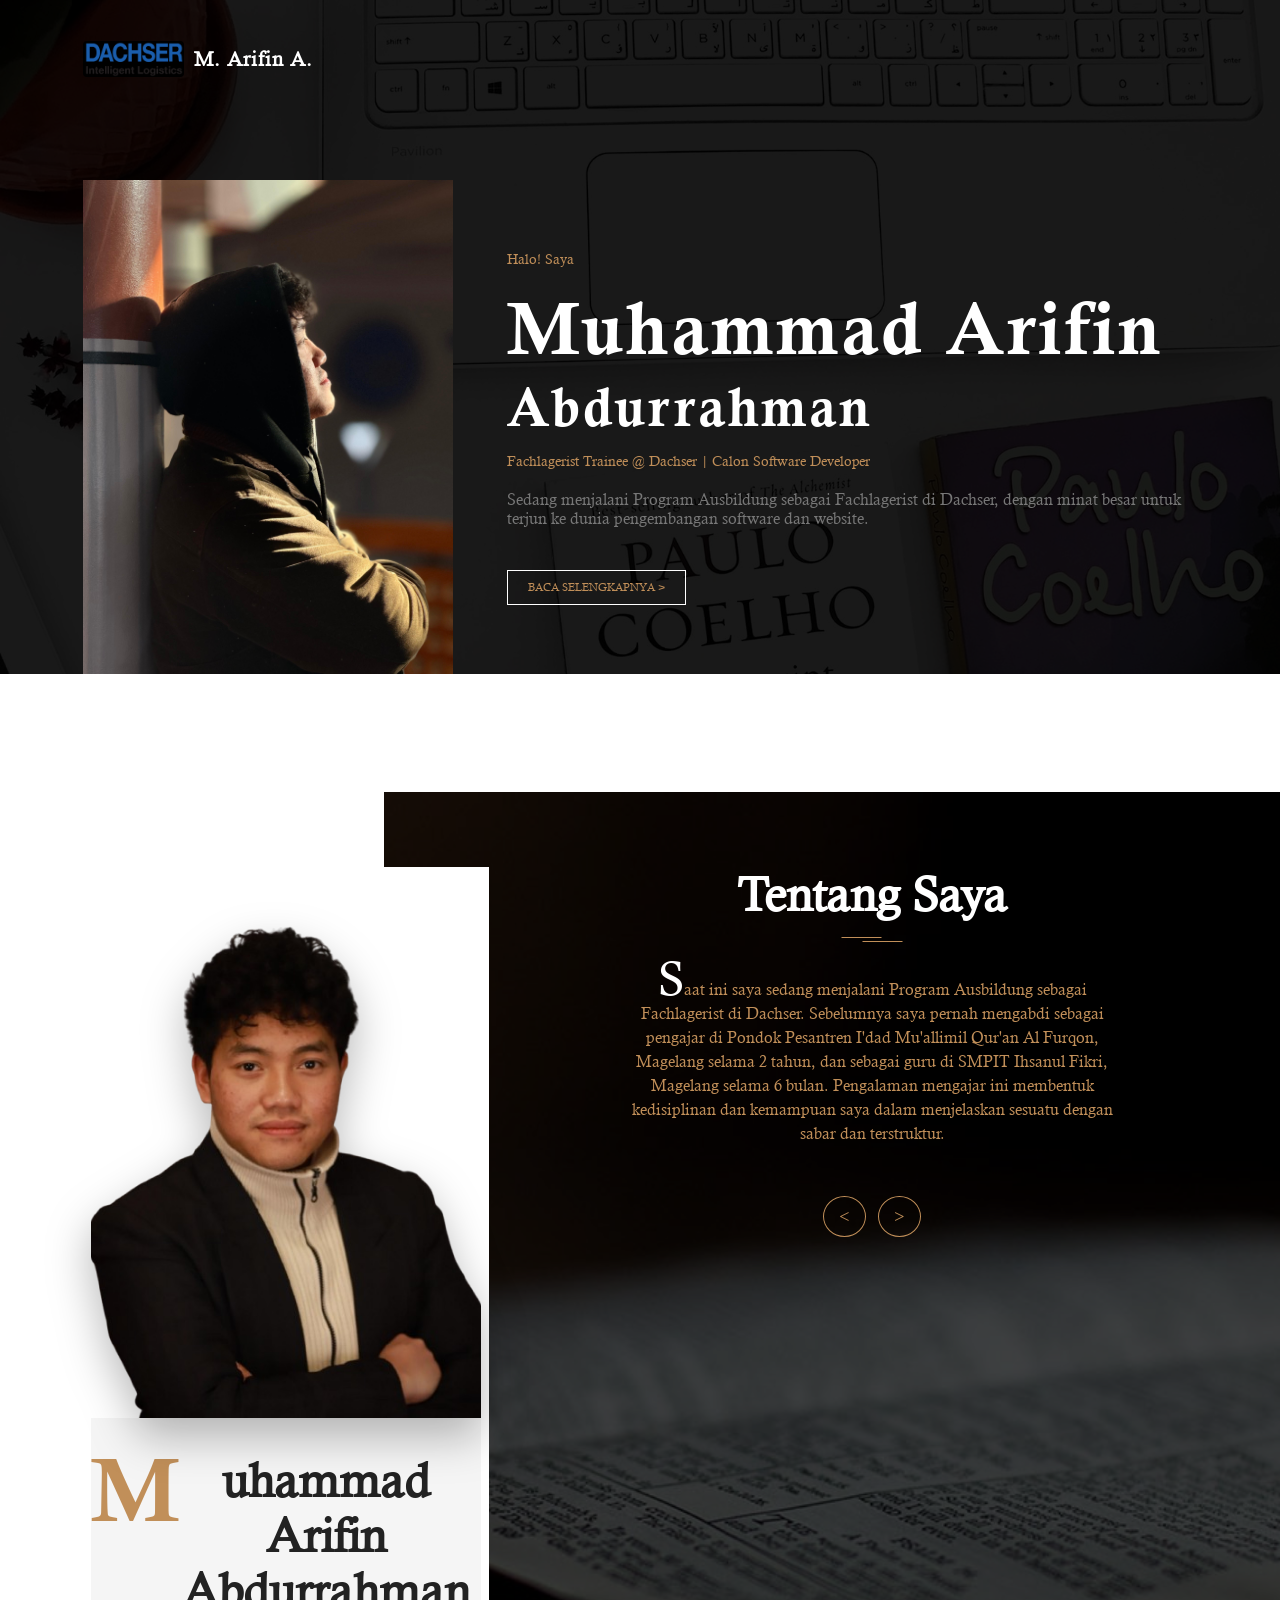
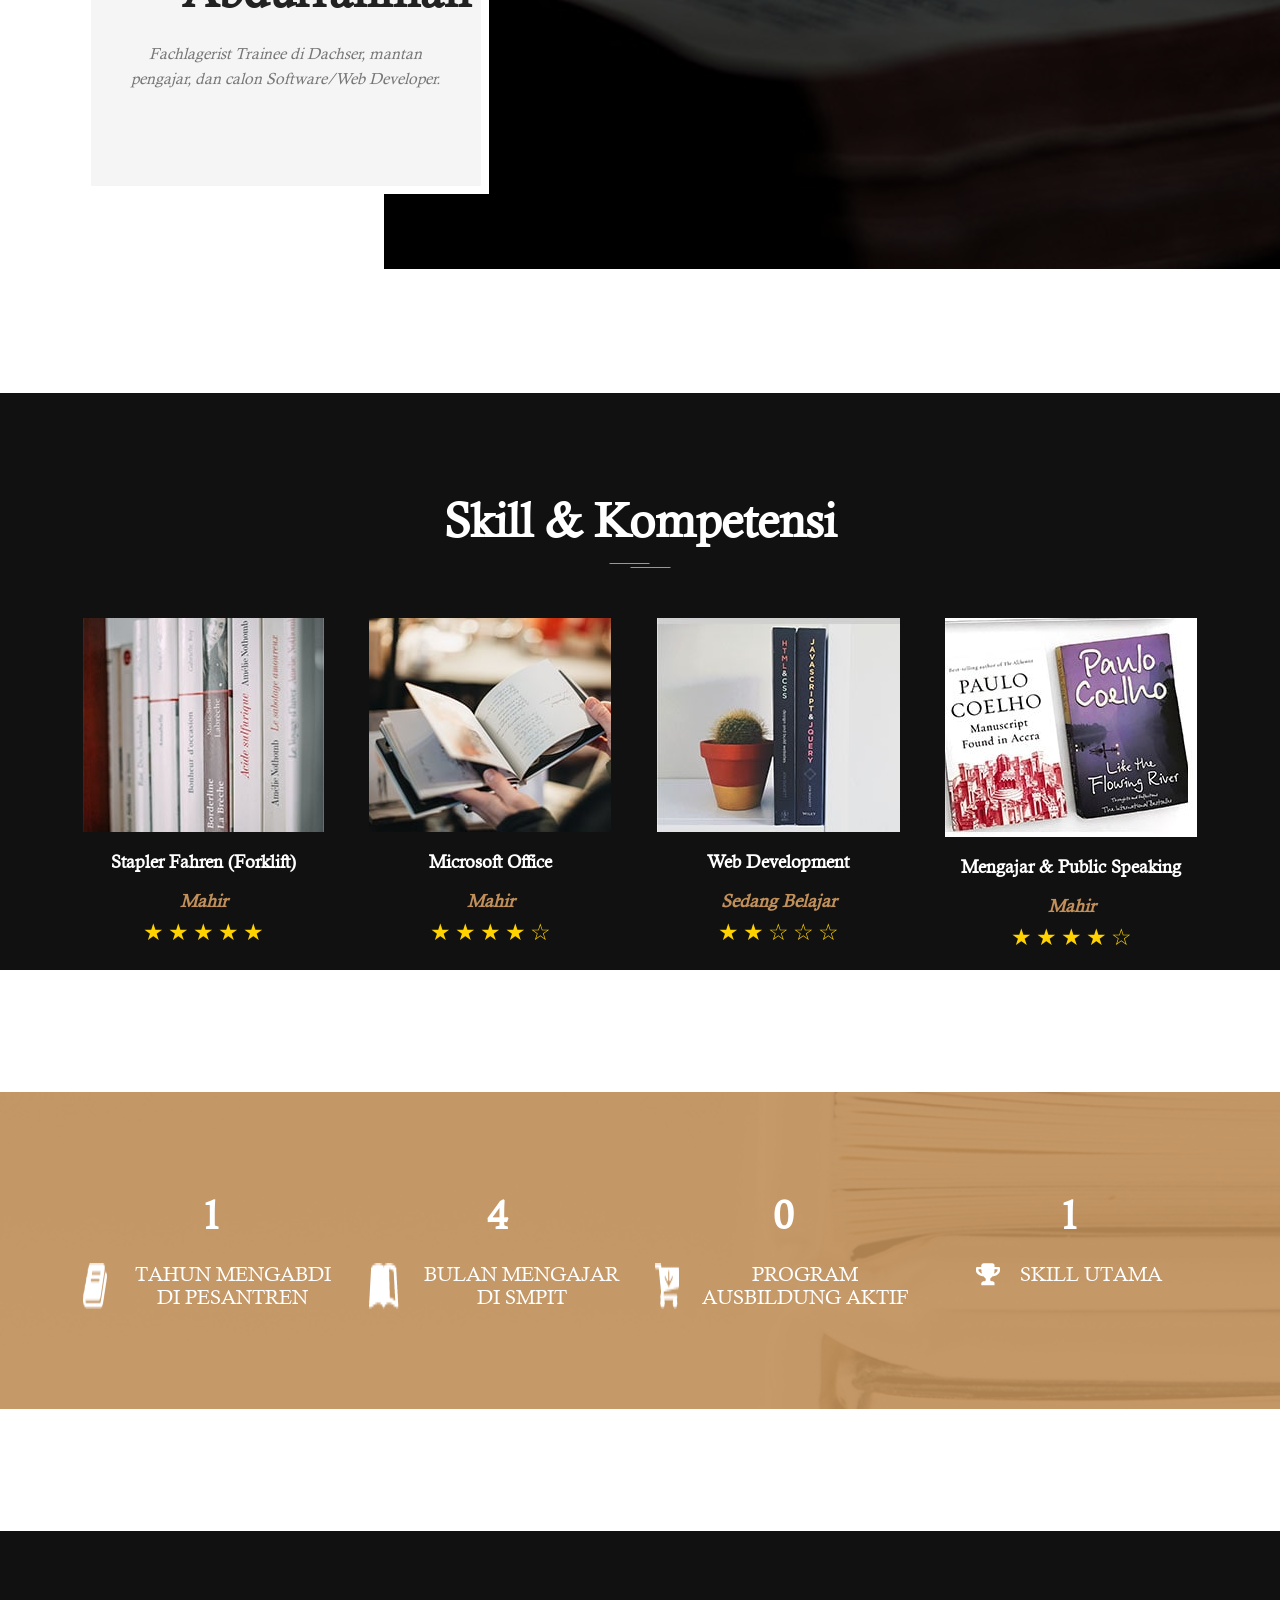
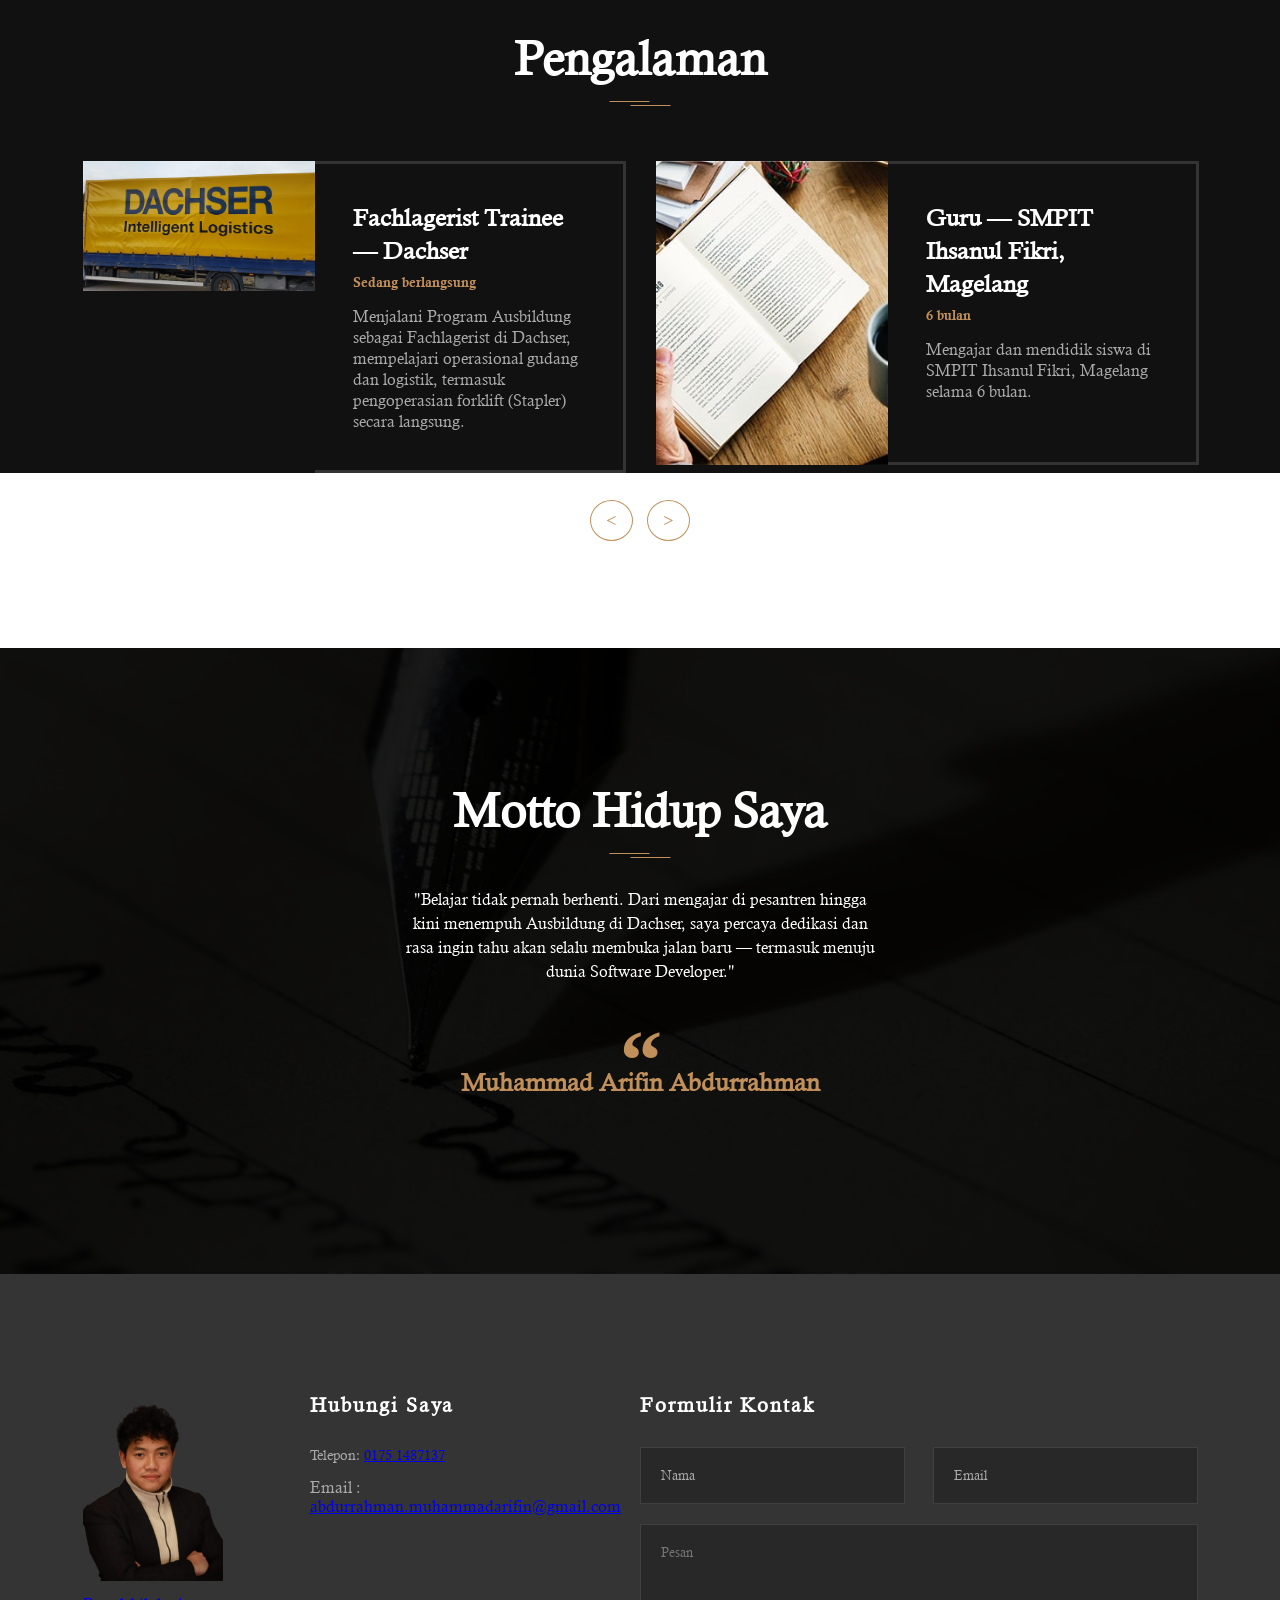
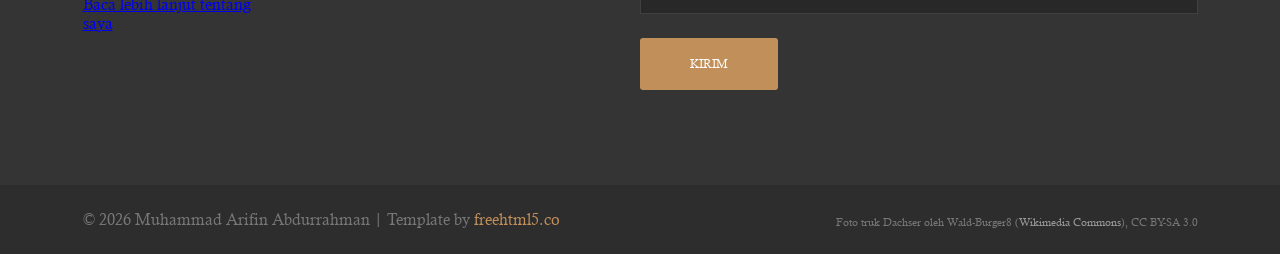
==== commit f6308f83: "Fix hero image overflowing on wide screens; responsive hero name sizing" ====
--- a/index.html
+++ b/index.html
@@ -47,7 +47,7 @@
 					<h2 class="top-banner__h2">Muhammad Arifin</h2>
 				</div>
 				<div class="top-banner__text-down">
-					<h2 class="top-banner__h2" style="font-size:44px;">Abdurrahman</h2>
+					<h2 class="top-banner__h2 hero-name-down">Abdurrahman</h2>
 					<span class="brand-span">Fachlagerist Trainee @ Dachser | Calon Software Developer</span>
 				</div>
 				<p>Sedang menjalani Program Ausbildung sebagai Fachlagerist di Dachser, dengan minat besar untuk terjun ke dunia pengembangan software dan website.</p>
--- a/css/style.css
+++ b/css/style.css
@@ -6,6 +6,10 @@
  */
 html {
   overflow-anchor: none; }
+
+img {
+  max-width: 100%;
+  height: auto; }
 
 /* Scroll reveal */
 .reveal {
@@ -230,13 +234,28 @@
   .top-banner__inner .top-banner__text-down {
     margin-bottom: 20px;
     padding-left: 0; }
+    .top-banner__inner .top-banner__text-down .hero-name-down {
+      font-size: 54px; }
+      @media (max-width: 1250px) {
+        .top-banner__inner .top-banner__text-down .hero-name-down {
+          font-size: 40px; } }
+      @media (max-width: 768px) {
+        .top-banner__inner .top-banner__text-down .hero-name-down {
+          font-size: 30px; } }
+      @media (max-width: 520px) {
+        .top-banner__inner .top-banner__text-down .hero-name-down {
+          font-size: 26px; } }
     .top-banner__inner .top-banner__text-down .top-banner__h2 {
       margin-bottom: 10px; }
       @media (max-width: 768px) {
         .top-banner__inner .top-banner__text-down .top-banner__h2 {
           margin-bottom: 0; } }
   .top-banner__inner .top-banner__image {
-    font-size: 0; }
+    font-size: 0;
+    width: 50%; }
+    .top-banner__inner .top-banner__image img {
+      width: 100%;
+      height: auto; }
     @media (max-width: 1250px) {
       .top-banner__inner .top-banner__image {
         width: 50%; }
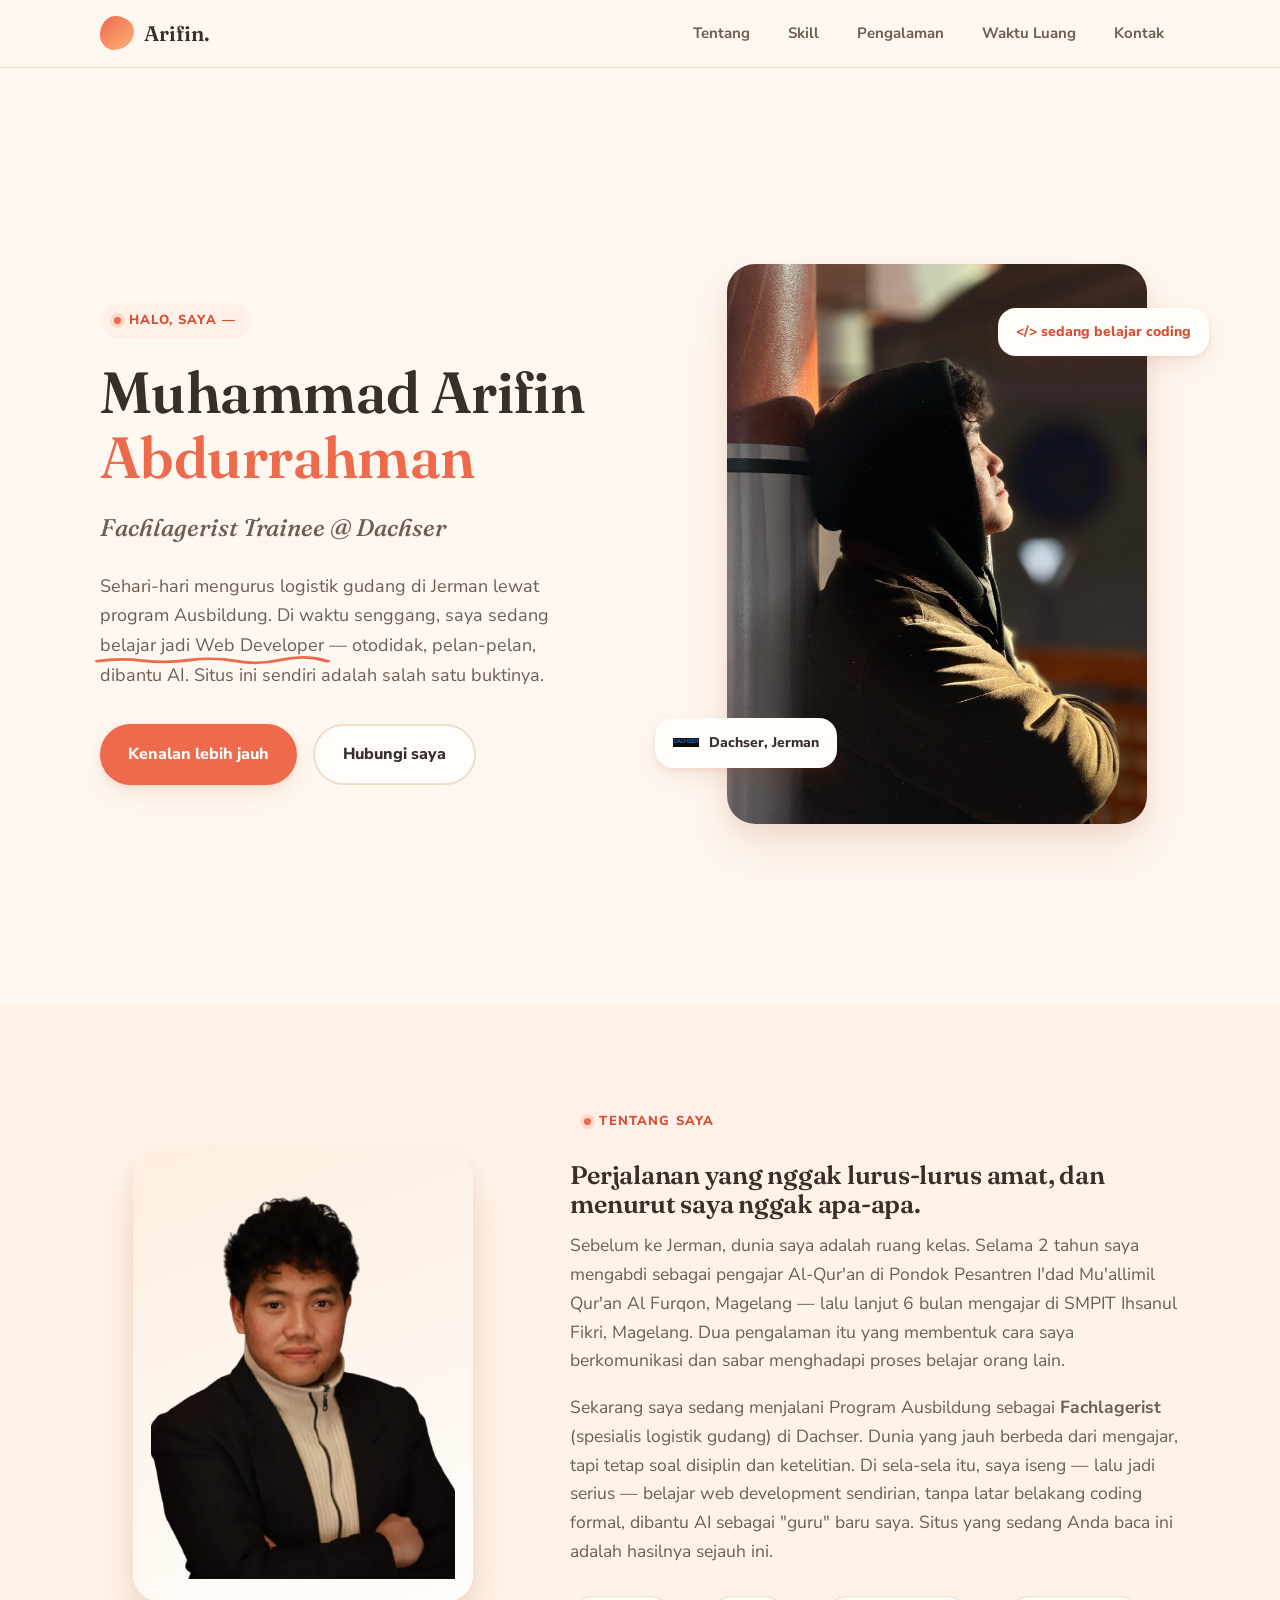
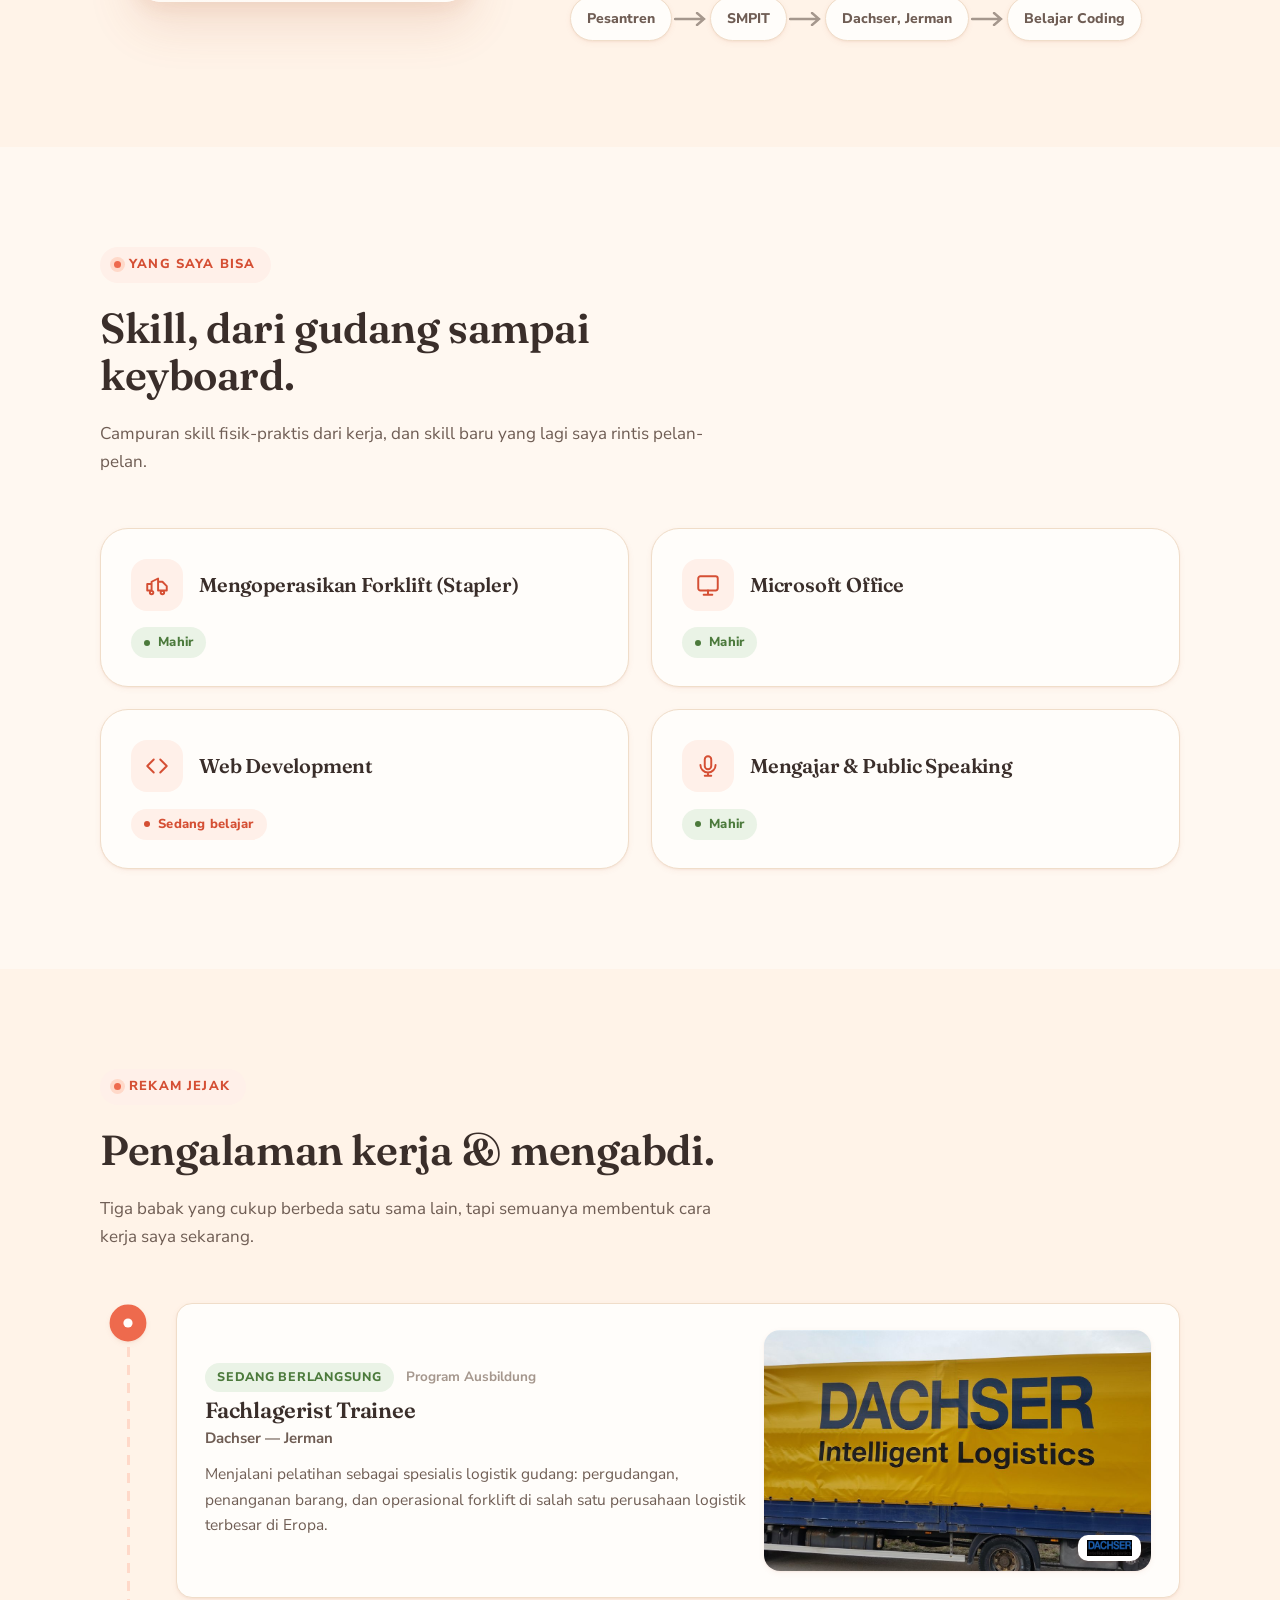
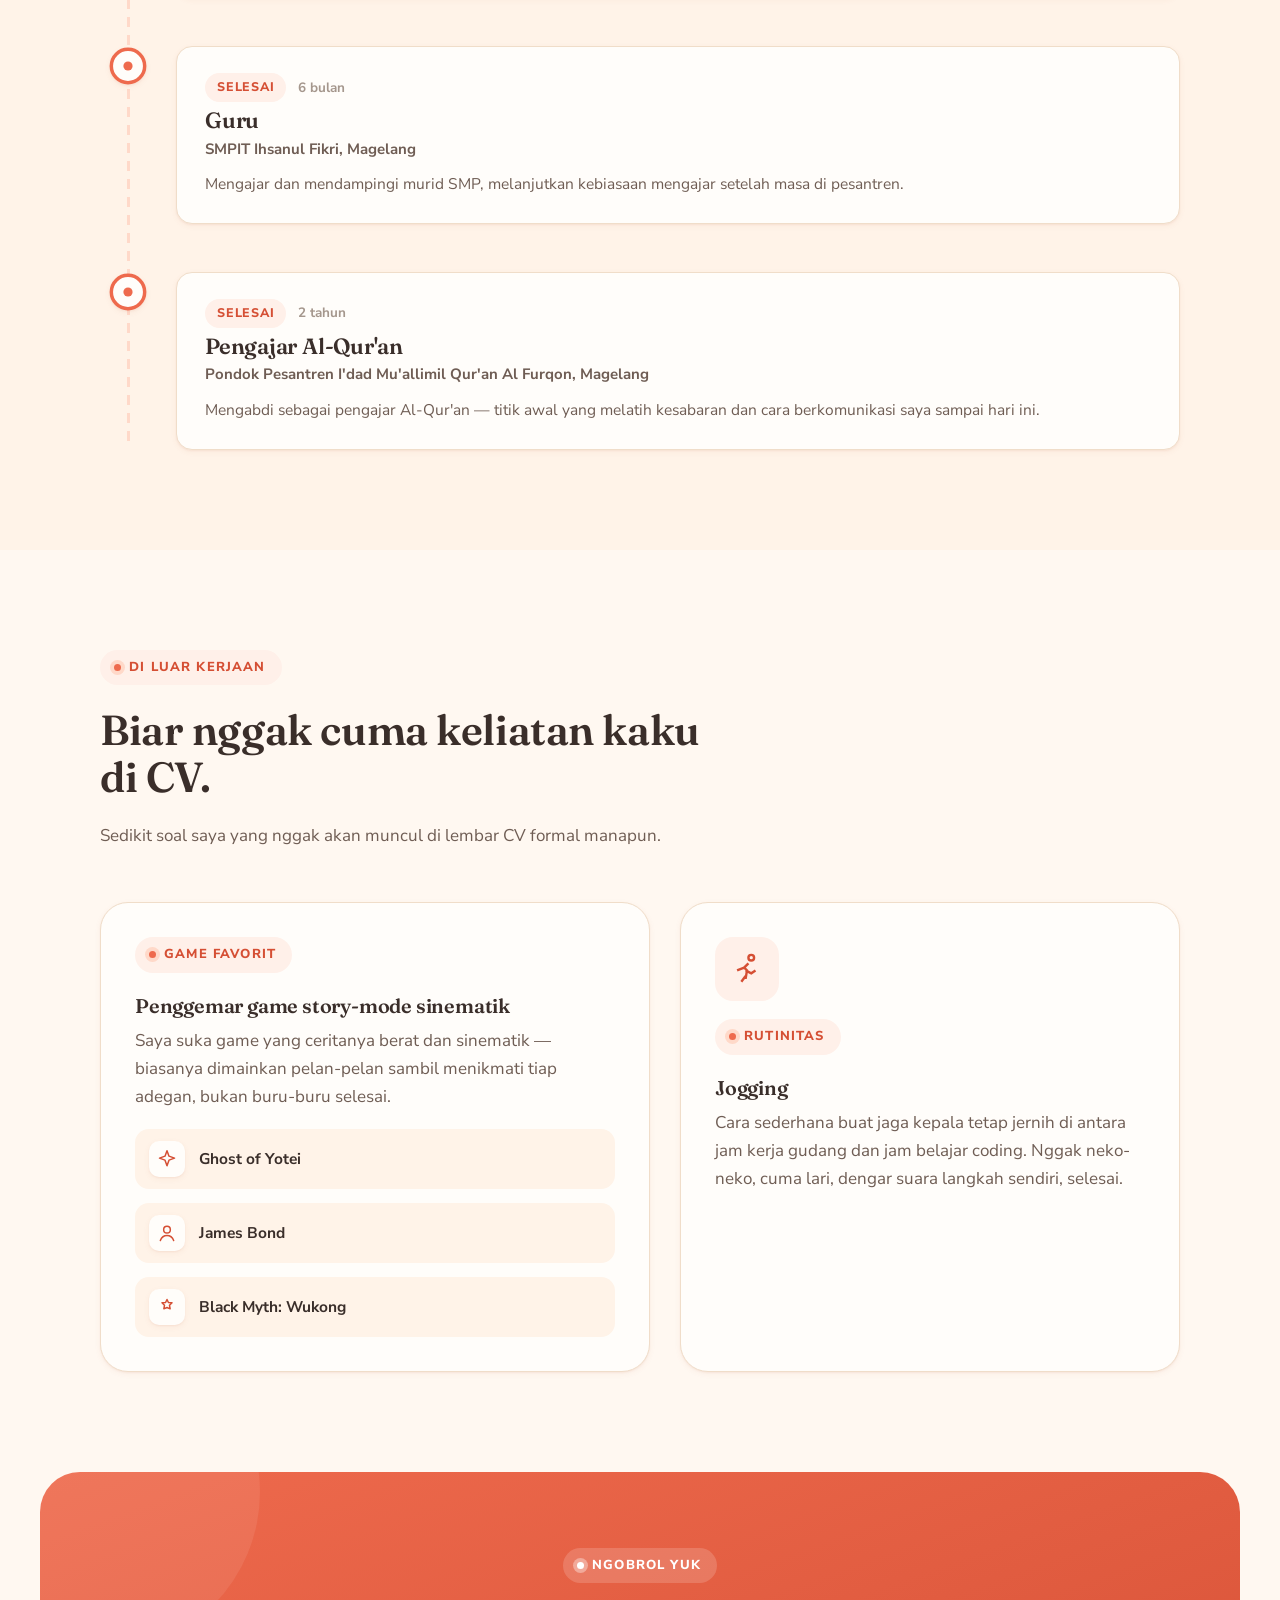
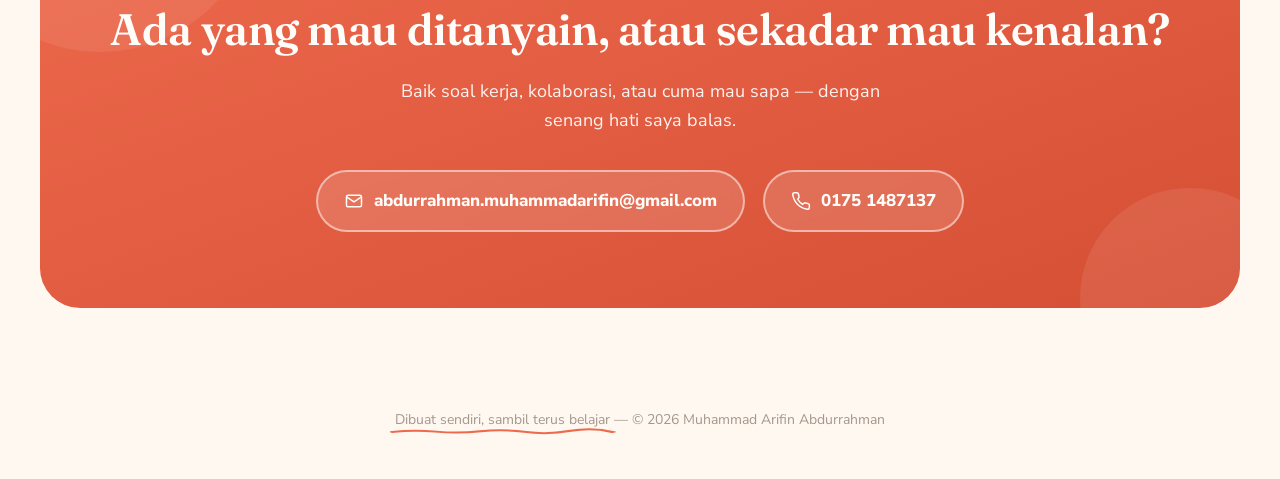
==== commit 7333c0da: "Ganti tampilan utama ke desain baru (warm & playful), simpan versi lama di /v1/" ====
--- a/index.html
+++ b/index.html
@@ -1,300 +1,682 @@
-<!doctype html>
-<!--
-	Author by FreeHTML5.co
-	Twitter: https://twitter.com/fh5co
-	Facebook: https://fb.com/fh5co
-	URL: https://freehtml5.co
--->
-<html lang="en">
+<!DOCTYPE html>
+<html lang="id">
 <head>
-	<!-- Required meta tags -->
-	<meta charset="utf-8">
-	<meta name="viewport" content="width=device-width, initial-scale=1, shrink-to-fit=no">
-	<link rel="stylesheet" href="css/style.css">
-	<link rel="stylesheet" href="css/slick.css">
-	<title>Muhammad Arifin Abdurrahman-CV</title>
+<meta charset="UTF-8">
+<meta name="viewport" content="width=device-width, initial-scale=1.0">
+<title>Muhammad Arifin Abdurrahman — CV & Portfolio</title>
+<meta name="description" content="Fachlagerist Trainee di Dachser, sedang belajar jadi Web Developer secara otodidak.">
+<link rel="preconnect" href="https://fonts.googleapis.com">
+<link rel="preconnect" href="https://fonts.gstatic.com" crossorigin>
+<link href="https://fonts.googleapis.com/css2?family=Fraunces:ital,opsz,wght@0,9..144,400;0,9..144,500;0,9..144,600;0,9..144,700;1,9..144,500;1,9..144,600&family=Nunito+Sans:ital,wght@0,400;0,600;0,700;0,800;1,600&display=swap" rel="stylesheet">
+
+<style>
+  html{ overflow-anchor: none; }
+  :root{
+    --cream: #fff8f1;
+    --cream-2: #fdeee0;
+    --cream-3: #fff3e8;
+    --ink: #3a2e2a;
+    --ink-soft: #6f5d54;
+    --ink-faint: #a5978d;
+    --coral: #ee6a4d;
+    --coral-dark: #d54f34;
+    --coral-light: #ffd9c9;
+    --coral-wash: #fff0e9;
+    --line: #f0ddc9;
+    --white: #fffdfa;
+    --bounce: cubic-bezier(0.34, 1.56, 0.64, 1);
+    --ease: cubic-bezier(0.22, 1, 0.36, 1);
+    --shadow-sm: 0 1px 2px rgba(180, 90, 50, 0.07), 0 2px 6px rgba(180, 90, 50, 0.06);
+    --shadow-md: 0 2px 4px rgba(180, 90, 50, 0.06), 0 10px 24px rgba(180, 90, 50, 0.10), 0 2px 8px rgba(180,90,50,.06);
+    --shadow-lg: 0 8px 16px rgba(180, 90, 50, 0.08), 0 24px 48px rgba(180, 90, 50, 0.14);
+    --radius: 28px;
+    --radius-sm: 16px;
+  }
+
+  *, *::before, *::after{ box-sizing: border-box; }
+  html{ scroll-behavior: smooth; }
+  body{
+    margin:0;
+    background: var(--cream);
+    color: var(--ink);
+    font-family: 'Nunito Sans', 'Segoe UI', sans-serif;
+    font-size: 17px;
+    line-height: 1.65;
+    overflow-x: hidden;
+    -webkit-font-smoothing: antialiased;
+  }
+  img{ max-width: 100%; display:block; }
+  a{ color: inherit; }
+  h1,h2,h3,h4{
+    font-family: 'Fraunces', Georgia, serif;
+    font-weight: 600;
+    line-height: 1.12;
+    margin: 0 0 .5em;
+    letter-spacing: -0.01em;
+    color: var(--ink);
+  }
+  p{ margin: 0 0 1em; color: var(--ink-soft); }
+  section{ position: relative; }
+  .wrap{
+    max-width: 1160px;
+    margin: 0 auto;
+    padding: 0 40px;
+  }
+  .eyebrow{
+    display:inline-flex;
+    align-items:center;
+    gap:8px;
+    font-family:'Nunito Sans',sans-serif;
+    font-weight: 800;
+    font-size: 13px;
+    letter-spacing: .09em;
+    text-transform: uppercase;
+    color: var(--coral-dark);
+    background: var(--coral-wash);
+    padding: 7px 16px 7px 14px;
+    border-radius: 999px;
+    margin-bottom: 22px;
+  }
+  .eyebrow .dot{
+    width:7px;height:7px;border-radius:50%;background:var(--coral);
+    box-shadow: 0 0 0 4px var(--coral-light);
+    animation: pulse 2.2s ease-in-out infinite;
+  }
+  @keyframes pulse{
+    0%,100%{ transform: scale(1); }
+    50%{ transform: scale(1.35); }
+  }
+
+  /* squiggle underline */
+  .squiggle-wrap{ position:relative; display:inline-block; }
+  .squiggle-wrap svg{
+    position:absolute;
+    left:-2%; right:-2%; bottom:-.12em;
+    width:104%; height:.3em;
+    overflow:visible;
+  }
+  .squiggle-wrap path{
+    fill:none;
+    stroke: var(--coral);
+    stroke-width: 6;
+    stroke-linecap: round;
+  }
+
+  /* ---------- nav ---------- */
+  nav{
+    position: sticky; top:0; z-index: 100;
+    background: rgba(255,248,241,0.82);
+    backdrop-filter: blur(10px) saturate(140%);
+    -webkit-backdrop-filter: blur(10px) saturate(140%);
+    border-bottom: 1px solid var(--line);
+  }
+  .nav-inner{
+    max-width: 1160px; margin:0 auto; padding: 16px 40px;
+    display:flex; align-items:center; justify-content:space-between;
+  }
+  .brand{
+    font-family:'Fraunces',serif; font-weight:600; font-size: 21px;
+    display:flex; align-items:center; gap:10px; text-decoration:none;
+  }
+  .brand .blob{
+    width:34px;height:34px;border-radius: 45% 55% 60% 40% / 55% 45% 55% 45%;
+    background: linear-gradient(140deg, var(--coral), #ffb37a);
+    flex-shrink:0;
+    transition: border-radius .6s var(--ease);
+  }
+  .brand:hover .blob{ border-radius: 60% 40% 45% 55% / 45% 55% 45% 55%; }
+  .nav-links{ display:flex; gap: 6px; align-items:center; list-style:none; margin:0; padding:0; }
+  .nav-links a{
+    text-decoration:none; font-weight:700; font-size:15px; color: var(--ink-soft);
+    padding: 9px 16px; border-radius: 999px;
+    transition: color .25s var(--ease), background .25s var(--ease), transform .3s var(--bounce);
+  }
+  .nav-links a:hover{ color: var(--coral-dark); background: var(--coral-wash); transform: translateY(-2px); }
+  .nav-toggle{ display:none; background:none; border:none; cursor:pointer; padding:8px; }
+  .nav-toggle span{ display:block; width:24px; height:3px; background:var(--ink); border-radius:3px; margin:5px 0; transition: transform .3s var(--bounce), opacity .2s; }
+
+  /* ---------- buttons ---------- */
+  .btn{
+    display:inline-flex; align-items:center; gap:10px;
+    font-family:'Nunito Sans',sans-serif; font-weight:800; font-size:16px;
+    padding: 15px 28px; border-radius: 999px; text-decoration:none;
+    cursor:pointer; border: none;
+    transition: transform .45s var(--bounce), box-shadow .45s var(--bounce), background .3s var(--ease);
+  }
+  .btn-primary{ background: var(--coral); color: var(--white); box-shadow: var(--shadow-md); }
+  .btn-primary:hover{ transform: translateY(-5px) scale(1.035) rotate(-1deg); box-shadow: var(--shadow-lg); background: var(--coral-dark); }
+  .btn-ghost{ background: var(--white); color: var(--ink); border: 2px solid var(--line); }
+  .btn-ghost:hover{ transform: translateY(-5px) scale(1.035) rotate(1deg); box-shadow: var(--shadow-md); border-color: var(--coral-light); }
+
+  /* ---------- hero ---------- */
+  .hero{ padding: 96px 0 80px; overflow:hidden; }
+  .hero-grid{
+    display:grid; grid-template-columns: 1.05fr .95fr; gap: 56px; align-items:center;
+  }
+  .hero h1{ font-size: 58px; margin-bottom: 18px; }
+  .hero h1 .name-accent{ color: var(--coral); }
+  .hero .role{
+    font-family:'Fraunces',serif; font-style: italic; font-weight: 500;
+    font-size: 24px; color: var(--ink-soft); margin-bottom: 24px;
+  }
+  .hero .lede{ font-size: 18px; max-width: 490px; margin-bottom: 34px; }
+  .hero-ctas{ display:flex; gap:16px; flex-wrap:wrap; }
+
+  .photo-stage{ position:relative; perspective: 1200px; }
+  .photo-card{
+    position:relative; border-radius: var(--radius);
+    overflow:hidden; box-shadow: var(--shadow-lg);
+    transform-style: preserve-3d;
+    transition: transform .5s var(--ease), box-shadow .5s var(--ease);
+    background: var(--white);
+    will-change: transform;
+  }
+  .photo-card img{ width:100%; height:100%; object-fit:cover; display:block; }
+  .photo-card .sheen{
+    position:absolute; inset:0; pointer-events:none;
+    background: radial-gradient(420px circle at var(--mx,50%) var(--my,50%), rgba(255,255,255,.35), transparent 60%);
+    opacity:0; transition: opacity .35s var(--ease);
+  }
+  .photo-card:hover .sheen{ opacity:1; }
+  .hero .photo-card{ aspect-ratio: 3/4; max-width: 420px; margin: 0 auto; }
+
+  .float-badge{
+    position:absolute; background: var(--white); border-radius: 18px;
+    padding: 12px 18px; box-shadow: var(--shadow-md);
+    display:flex; align-items:center; gap:10px; font-weight:800; font-size:14px;
+    animation: bob 4.5s ease-in-out infinite;
+  }
+  .float-badge img{ width:26px; height:26px; border-radius:6px; object-fit:contain; }
+  .badge-dachser{ left:-8%; bottom:10%; animation-delay: .3s; }
+  .badge-learning{ right:-6%; top:8%; animation-delay: 1.1s; color: var(--coral-dark); }
+  @keyframes bob{ 0%,100%{ transform: translateY(0) rotate(-2deg); } 50%{ transform: translateY(-10px) rotate(1deg); } }
+
+  /* ---------- reveal ---------- */
+  .reveal{ opacity:0; transform: translateY(28px); transition: opacity .7s var(--ease), transform .8s var(--bounce); }
+  .reveal.in{ opacity:1; transform: translateY(0); }
+  .reveal-pop{ opacity:0; transform: translateY(20px) scale(.9); transition: opacity .6s var(--ease), transform .7s var(--bounce); }
+  .reveal-pop.in{ opacity:1; transform: translateY(0) scale(1); }
+
+  /* ---------- section headers ---------- */
+  .section-head{ max-width: 620px; margin-bottom: 52px; }
+  .section-head h2{ font-size: 42px; }
+  section.alt{ background: var(--cream-3); }
+  section .wrap{ padding-top: 100px; padding-bottom: 100px; }
+
+  /* ---------- tentang ---------- */
+  .tentang-grid{ display:grid; grid-template-columns: .8fr 1.2fr; gap: 64px; align-items:center; }
+  .tentang-photo .photo-card{ aspect-ratio: 3/4; max-width: 340px; margin-left:auto; margin-right:auto; }
+  .tentang-photo .photo-card img{ object-fit: contain; background: linear-gradient(160deg, var(--cream-2), var(--white)); padding: 18px; }
+  .tentang-text p{ font-size: 17.5px; }
+  .path-row{
+    display:flex; flex-wrap:wrap; gap:0; align-items:center; margin: 30px 0 6px;
+  }
+  .path-step{
+    display:flex; align-items:center; gap:10px; background: var(--white); border:1px solid var(--line);
+    padding: 10px 16px; border-radius: 999px; font-weight:800; font-size:14px; color: var(--ink-soft);
+    box-shadow: var(--shadow-sm); transition: transform .4s var(--bounce), color .3s, border-color .3s;
+  }
+  .path-step:hover{ transform: translateY(-4px) scale(1.05); color: var(--coral-dark); border-color: var(--coral-light); }
+  .path-arrow{ width: 34px; height: 14px; flex-shrink:0; margin: 0 2px; }
+  .path-arrow path{ stroke: var(--ink-faint); stroke-width: 2.4; fill:none; stroke-linecap:round; }
+
+  /* ---------- skills ---------- */
+  .skills-grid{ display:grid; grid-template-columns: repeat(2,1fr); gap: 22px; }
+  .skill-card{
+    background: var(--white); border-radius: var(--radius); padding: 30px 30px 28px;
+    box-shadow: var(--shadow-sm); border: 1px solid var(--line);
+    transition: transform .5s var(--bounce), box-shadow .5s var(--bounce), border-color .3s;
+  }
+  .skill-card:hover{ transform: translateY(-8px) rotate(-.6deg); box-shadow: var(--shadow-lg); border-color: transparent; }
+  .skill-top{ display:flex; align-items:center; gap:16px; margin-bottom: 16px; }
+  .skill-icon{
+    width:52px; height:52px; border-radius: 16px; background: var(--coral-wash);
+    display:flex; align-items:center; justify-content:center; flex-shrink:0;
+    transition: transform .5s var(--bounce), background .3s;
+  }
+  .skill-card:hover .skill-icon{ transform: rotate(-8deg) scale(1.08); background: var(--coral-light); }
+  .skill-icon svg{ width:26px; height:26px; stroke: var(--coral-dark); fill:none; stroke-width:1.8; stroke-linecap:round; stroke-linejoin:round; }
+  .skill-top h3{ font-size: 20px; margin:0; }
+  .skill-level{
+    display:inline-flex; align-items:center; gap:8px; font-size:13px; font-weight:800;
+    padding: 5px 13px; border-radius: 999px; letter-spacing:.02em;
+  }
+  .level-mahir{ background: #eaf3e6; color: #4c7a3c; }
+  .level-belajar{ background: var(--coral-wash); color: var(--coral-dark); }
+  .level-belajar .lvl-dot{ animation: pulse 1.6s ease-in-out infinite; }
+  .lvl-dot{ width:6px; height:6px; border-radius:50%; background:currentColor; }
+
+  /* ---------- pengalaman timeline ---------- */
+  .timeline{ position:relative; margin-top: 20px; }
+  .timeline::before{
+    content:""; position:absolute; left: 27px; top:8px; bottom:8px; width:3px;
+    background: repeating-linear-gradient(to bottom, var(--coral-light) 0 10px, transparent 10px 18px);
+    border-radius: 3px;
+  }
+  .tl-item{ position:relative; padding-left: 76px; margin-bottom: 48px; }
+  .tl-item:last-child{ margin-bottom:0; }
+  .tl-dot{
+    position:absolute; left: 12px; top: 4px; width: 32px; height:32px; border-radius:50%;
+    background: var(--white); border: 3px solid var(--coral); display:flex; align-items:center; justify-content:center;
+    box-shadow: var(--shadow-sm);
+    transition: transform .5s var(--bounce);
+  }
+  .tl-dot.now{ background: var(--coral); }
+  .tl-item.in .tl-dot{ transform: scale(1.15); }
+  .tl-dot .core{ width:8px; height:8px; border-radius:50%; background: var(--coral); }
+  .tl-dot.now .core{ background: var(--white); }
+  .tl-card{
+    background: var(--white); border-radius: var(--radius-sm); padding: 26px 28px;
+    box-shadow: var(--shadow-sm); border: 1px solid var(--line);
+    display:grid; grid-template-columns: 1fr; gap: 18px;
+    transition: box-shadow .4s var(--ease), transform .4s var(--bounce);
+  }
+  .tl-card:hover{ box-shadow: var(--shadow-md); transform: translateY(-3px); }
+  .tl-card.has-media{ grid-template-columns: 1.4fr 1fr; align-items:center; }
+  .tl-badge-row{ display:flex; align-items:center; gap:12px; margin-bottom:6px; flex-wrap:wrap; }
+  .tl-tag{
+    font-size:12.5px; font-weight:800; text-transform:uppercase; letter-spacing:.06em;
+    padding: 4px 12px; border-radius:999px; background: var(--coral-wash); color: var(--coral-dark);
+  }
+  .tl-tag.ongoing{ background: #eaf3e6; color:#4c7a3c; }
+  .tl-time{ font-size: 13.5px; color: var(--ink-faint); font-weight:700; }
+  .tl-card h3{ font-size: 22px; margin: 0 0 4px; }
+  .tl-org{ font-weight:700; color: var(--ink-soft); font-size:15px; margin-bottom:10px; }
+  .tl-card p{ margin-bottom:0; font-size:15.5px; }
+  .tl-media{
+    border-radius: var(--radius-sm); overflow:hidden; box-shadow: var(--shadow-sm);
+    aspect-ratio: 16/10; position:relative;
+    transition: transform .5s var(--bounce);
+  }
+  .tl-media:hover{ transform: rotate(-1.5deg) scale(1.03); }
+  .tl-media img{ width:100%; height:100%; object-fit:cover; }
+  .tl-logo-chip{
+    position:absolute; bottom:10px; right:10px; background:#fff; border-radius:10px; padding:5px 9px;
+    box-shadow: var(--shadow-sm); display:flex; align-items:center;
+  }
+  .tl-logo-chip img{ height:16px; width:auto; object-fit:contain; }
+
+  /* ---------- personal ---------- */
+  .personal-grid{ display:grid; grid-template-columns: 1.1fr 1fr; gap: 30px; align-items:stretch; }
+  .games-card, .jog-card{
+    background: var(--white); border-radius: var(--radius); padding: 34px;
+    box-shadow: var(--shadow-sm); border:1px solid var(--line);
+    transition: transform .5s var(--bounce), box-shadow .4s;
+  }
+  .games-card:hover, .jog-card:hover{ box-shadow: var(--shadow-lg); transform: translateY(-6px); }
+  .game-list{ list-style:none; margin: 18px 0 0; padding:0; display:flex; flex-direction:column; gap:14px; }
+  .game-list li{
+    display:flex; align-items:center; gap:14px; padding: 12px 14px; border-radius: 14px;
+    background: var(--cream-3); font-weight:700; font-size:15.5px;
+    transition: transform .4s var(--bounce), background .3s;
+  }
+  .game-list li:hover{ transform: translateX(8px) rotate(.4deg); background: var(--coral-wash); }
+  .game-emoji-icon{ width:36px; height:36px; border-radius:10px; background: var(--white); display:flex; align-items:center; justify-content:center; flex-shrink:0; box-shadow: var(--shadow-sm); }
+  .game-emoji-icon svg{ width:20px; height:20px; stroke: var(--coral-dark); fill:none; stroke-width:1.8; stroke-linecap:round; stroke-linejoin:round; }
+  .jog-card .run-icon{ width:64px; height:64px; border-radius:18px; background: var(--coral-wash); display:flex; align-items:center; justify-content:center; margin-bottom:18px; }
+  .jog-card .run-icon svg{ width:34px; height:34px; stroke: var(--coral-dark); fill:none; stroke-width:1.7; }
+  .run-icon{ animation: joggle 2.6s ease-in-out infinite; }
+  @keyframes joggle{ 0%,100%{ transform: translateY(0) rotate(0); } 50%{ transform: translateY(-6px) rotate(-4deg); } }
+
+  /* ---------- kontak ---------- */
+  .kontak{
+    background: linear-gradient(160deg, var(--coral) 0%, var(--coral-dark) 100%);
+    border-radius: 40px; margin: 0 40px 100px; padding: 76px 60px;
+    color: var(--white); text-align:center; position:relative; overflow:hidden;
+  }
+  .kontak::before, .kontak::after{
+    content:""; position:absolute; border-radius:50%; background: rgba(255,255,255,.08);
+  }
+  .kontak::before{ width:320px; height:320px; top:-140px; left:-100px; }
+  .kontak::after{ width:220px; height:220px; bottom:-100px; right:-60px; }
+  .kontak h2{ color: var(--white); font-size: 44px; position:relative; }
+  .kontak p{ color: rgba(255,255,255,.92); font-size:18px; max-width:520px; margin:0 auto 34px; position:relative; }
+  .kontak-links{ display:flex; gap:18px; justify-content:center; flex-wrap:wrap; position:relative; }
+  .kontak-links a{
+    background: rgba(255,255,255,.14); border: 2px solid rgba(255,255,255,.5);
+    padding: 15px 26px; border-radius: 999px; text-decoration:none; font-weight:800;
+    display:flex; align-items:center; gap:10px;
+    transition: transform .45s var(--bounce), background .3s;
+    backdrop-filter: blur(4px);
+  }
+  .kontak-links a:hover{ transform: translateY(-5px) scale(1.04) rotate(-1deg); background: rgba(255,255,255,.26); }
+  .kontak-links svg{ width:20px; height:20px; stroke: var(--white); fill:none; stroke-width:1.8; }
+
+  footer{ text-align:center; padding: 0 0 48px; color: var(--ink-faint); font-size: 14px; }
+  footer .squiggle-wrap svg{ height:.28em; }
+
+  /* ---------- responsive ---------- */
+  @media (max-width: 980px){
+    .wrap{ padding: 0 24px; }
+    .hero-grid, .tentang-grid, .personal-grid{ grid-template-columns: 1fr; }
+    .tentang-grid{ gap: 40px; }
+    .tentang-photo .photo-card, .hero .photo-card{ max-width: 300px; }
+    .skills-grid{ grid-template-columns: 1fr; }
+    .tl-card.has-media{ grid-template-columns: 1fr; }
+    .hero h1{ font-size: 40px; }
+    .section-head h2{ font-size: 32px; }
+    .nav-links{
+      position:fixed; top:68px; left:16px; right:16px; background: var(--white);
+      flex-direction:column; align-items:stretch; padding: 12px; border-radius: 20px;
+      box-shadow: var(--shadow-lg); display:none; border:1px solid var(--line);
+    }
+    .nav-links.open{ display:flex; }
+    .nav-links a{ text-align:center; }
+    .nav-toggle{ display:block; }
+    .kontak{ margin: 0 16px 70px; padding: 56px 26px; border-radius: 28px; }
+    .float-badge{ display:none; }
+  }
+  @media (max-width: 560px){
+    body{ font-size:16px; }
+    .hero{ padding: 56px 0 60px; }
+    .hero h1{ font-size: 32px; }
+    .hero .role{ font-size:19px; }
+    section .wrap{ padding-top: 64px; padding-bottom: 64px; }
+    .kontak h2{ font-size: 30px; }
+  }
+</style>
 </head>
 <body>
 
-	<!-- Navigation -->
-	<nav class="site-navigation">
-		<div class="site-navigation-inner site-container">
-			<div style="display:flex; align-items:center; gap:10px;">
-				<img src="./images/Dachser-logo.jpeg" alt="Dachser" style="height:36px; width:auto; border-radius:4px;">
-				<span style="color:#fff; font-weight:bold; font-size:20px; letter-spacing:1px;">M. Arifin A.</span>
-			</div>
-			<div class="main-navigation">
-				<ul class="main-navigation__ul">
-					<li><a href="#beranda">Beranda</a></li>
-					<li><a href="#tentang">Tentang</a></li>
-					<li><a href="#skill">Skill</a></li>
-					<li><a href="#pengalaman">Pengalaman</a></li>
-					<li><a href="#kontak">Kontak</a></li>
-				</ul>
-			</div>
-	</nav>
-	<!-- Navigation end -->
-
-	<!-- Top banner -->
-	<section class="fh5co-top-banner" id="beranda">
-		<div class="top-banner__inner site-container">
-			<div class="top-banner__image">
-				<img src="./images/profile.jpg" alt="foto Muhammad Arifin Abdurrahman">
-			</div>
-			<div class="top-banner__text">
-				<div class="top-banner__text-up">
-					<span class="brand-span">Halo! Saya</span>
-					<h2 class="top-banner__h2">Muhammad Arifin</h2>
-				</div>
-				<div class="top-banner__text-down">
-					<h2 class="top-banner__h2 hero-name-down">Abdurrahman</h2>
-					<span class="brand-span">Fachlagerist Trainee @ Dachser | Calon Software Developer</span>
-				</div>
-				<p>Sedang menjalani Program Ausbildung sebagai Fachlagerist di Dachser, dengan minat besar untuk terjun ke dunia pengembangan software dan website.</p>
-				<a href="#tentang" class="brand-button">Baca selengkapnya > </a>
-			</div>
-		</div>
-	</section>
-	<!-- Top banner end -->
-
-	<!-- About me -->
-	<section class="fh5co-about-me" id="tentang">
-		<div class="about-me-inner site-container">
-			<article class="portfolio-wrapper reveal reveal-left">
-				<div class="portfolio__img">
-					<img src="./images/profile-formal-cutout.png" class="about-me__profile profile-blend" alt="foto profil">
-				</div>
-				<div class="portfolio__bottom">
-					<div class="portfolio__name"><span>M</span><h2 class="universal-h2">uhammad Arifin Abdurrahman</h2></div>
-					<p>Fachlagerist Trainee di Dachser, mantan pengajar, dan calon Software/Web Developer.</p>
-				</div>
-			</article>
-			<div class="about-me__text reveal reveal-right">
-				<div class="about-me-slider">
-					<div class="about-me-single-slide">
-						<h2 class="universal-h2 universal-h2-bckg">Tentang Saya</h2>
-						<p><span>S</span>aat ini saya sedang menjalani Program Ausbildung sebagai Fachlagerist di Dachser. Sebelumnya saya pernah mengabdi sebagai pengajar di Pondok Pesantren I'dad Mu'allimil Qur'an Al Furqon, Magelang selama 2 tahun, dan sebagai guru di SMPIT Ihsanul Fikri, Magelang selama 6 bulan. Pengalaman mengajar ini membentuk kedisiplinan dan kemampuan saya dalam menjelaskan sesuatu dengan sabar dan terstruktur.</p>
-					</div>
-					<div class="about-me-single-slide">
-						<h2 class="universal-h2 universal-h2-bckg">Tujuan Saya</h2>
-						<p><span>S</span>elain menjalani Ausbildung, saya memiliki ketertarikan besar pada dunia Software Developer dan Web Developer, meskipun saya tidak punya latar belakang pendidikan coding sama sekali. Semuanya saya pelajari secara otodidak dengan bantuan AI, dan website CV ini sendiri adalah salah satu hasil belajar saya sejauh ini.</p>
-					</div>
-					<div class="about-me-single-slide">
-						<h2 class="universal-h2 universal-h2-bckg">Waktu Luang</h2>
-						<p><span>D</span>i luar kerja dan belajar, saya suka main game bergenre story mode seperti Ghost of Yotei, James Bond, dan Black Myth Wukong. Untuk olahraga, jogging adalah pilihan favorit saya buat jaga badan tetap fit.</p>
-					</div>
-				</div>
-			</div>
-		</div>
-		<div class="about-me-bckg"></div>
-	</section>
-	<!-- About me end -->
-
-	<!-- Skill -->
-	<section class="fh5co-books" id="skill">
-		<div class="site-container">
-			<h2 class="universal-h2 universal-h2-bckg reveal">Skill & Kompetensi</h2>
-			<div class="books reveal-stagger">
-				<div class="single-book reveal-item">
-					<a href="#" class="single-book__img">
-						<img src="./images/books-1.jpg" alt="skill mengoperasikan forklift">
-					</a>
-					<h4 class="single-book__title">Stapler Fahren (Forklift)</h4>
-					<span class="single-book__price">Mahir</span>
-					<!-- star rating -->
-					<div class="rating">
-						<span>&#9733;</span>
-						<span>&#9733;</span>
-						<span>&#9733;</span>
-						<span>&#9733;</span>
-						<span>&#9733;</span>
-					</div>
-					<!-- star rating end -->
-				</div>
-				<div class="single-book reveal-item">
-					<a href="#" class="single-book__img">
-						<img src="./images/books-3.jpg" alt="skill microsoft office">
-					</a>
-					<h4 class="single-book__title">Microsoft Office</h4>
-					<span class="single-book__price">Mahir</span>
-					<!-- star rating -->
-					<div class="rating">
-						<span>&#9734;</span>
-						<span>&#9733;</span>
-						<span>&#9733;</span>
-						<span>&#9733;</span>
-						<span>&#9733;</span>
-					</div>
-					<!-- star rating end -->
-				</div>
-				<div class="single-book reveal-item">
-					<a href="#" class="single-book__img">
-						<img src="./images/books-2.jpg" alt="skill web development">
-					</a>
-					<h4 class="single-book__title">Web Development</h4>
-					<span class="single-book__price">Sedang Belajar</span>
-					<!-- star rating -->
-					<div class="rating">
-						<span>&#9734;</span>
-						<span>&#9734;</span>
-						<span>&#9734;</span>
-						<span>&#9733;</span>
-						<span>&#9733;</span>
-					</div>
-					<!-- star rating end -->
-				</div>
-				<div class="single-book reveal-item">
-					<a href="#" class="single-book__img">
-						<img src="./images/books-4.jpg" alt="skill mengajar">
-					</a>
-					<h4 class="single-book__title">Mengajar & Public Speaking</h4>
-					<span class="single-book__price">Mahir</span>
-					<!-- star rating -->
-					<div class="rating">
-						<span>&#9734;</span>
-						<span>&#9733;</span>
-						<span>&#9733;</span>
-						<span>&#9733;</span>
-						<span>&#9733;</span>
-					</div>
-					<!-- star rating end -->
-				</div>
-			</div>
-		</div>
-	</section>
-	<!-- Skill end -->
-
-	<!-- Counter -->
-	<div class="fh5co-counter counters">
-		<div class="counter-inner site-container reveal-stagger">
-			<div class="single-count reveal-item">
-				<span class="count" data-count="2">0</span>
-				<div class="single-count__text">
-					<img src="./images/counter-1.png" alt="counter icon">
-					<p>Tahun Mengabdi di Pesantren</p>
-				</div>
-			</div>
-			<div class="single-count reveal-item">
-				<span class="count" data-count="6">0</span>
-				<div class="single-count__text">
-					<img src="./images/counter-2.png" alt="counter icon">
-					<p>Bulan Mengajar di SMPIT</p>
-				</div>
-			</div>
-			<div class="single-count reveal-item">
-				<span class="count" data-count="1">0</span>
-				<div class="single-count__text">
-					<img src="./images/counter-3.png" alt="counter icon">
-					<p>Program Ausbildung Aktif</p>
-				</div>
-			</div>
-			<div class="single-count reveal-item">
-				<span class="count" data-count="2">0</span>
-				<div class="single-count__text">
-					<img src="./images/counter-4.png" alt="counter icon">
-					<p>Skill Utama</p>
-				</div>
-			</div>
-		</div>
-	</div>
-	<!-- Counter -->
-
-	<!-- Pengalaman -->
-	<section class="fh5co-blog" id="pengalaman">
-		<div class="site-container">
-			<h2 class="universal-h2 universal-h2-bckg reveal">Pengalaman</h2>
-			<div class="blog-slider blog-inner reveal-stagger">
-				<div class="single-blog reveal-item">
-					<div class="single-blog__img">
-						<img src="./images/dachser-lkw-web.jpg" alt="Truk Dachser">
-					</div>
-					<div class="single-blog__text">
-						<h4>Fachlagerist Trainee — Dachser</h4>
-						<span>Sedang berlangsung</span>
-						<p>Menjalani Program Ausbildung sebagai Fachlagerist di Dachser, mempelajari operasional gudang dan logistik, termasuk pengoperasian forklift (Stapler) secara langsung.</p>
-					</div>
-				</div>
-				<div class="single-blog reveal-item">
-					<div class="single-blog__img">
-						<img src="./images/blog1.jpg" alt="SMPIT Ihsanul Fikri">
-					</div>
-					<div class="single-blog__text">
-						<h4>Guru — SMPIT Ihsanul Fikri, Magelang</h4>
-						<span>6 bulan</span>
-						<p>Mengajar dan mendidik siswa di SMPIT Ihsanul Fikri, Magelang selama 6 bulan.</p>
-					</div>
-				</div>
-				<div class="single-blog reveal-item">
-					<div class="single-blog__img">
-						<img src="./images/blog2.jpg" alt="Pondok Pesantren Al Furqon">
-					</div>
-					<div class="single-blog__text">
-						<h4>Pengajar — Pesantren Al Furqon, Magelang</h4>
-						<span>2 tahun</span>
-						<p>Mengabdi sebagai pengajar di Pondok Pesantren I'dad Mu'allimil Qur'an Al Furqon, Magelang selama 2 tahun.</p>
-					</div>
-				</div>
-			</div>
-		</div>
-	</section>
-	<!-- Pengalaman end -->
-
-	<!-- Motto -->
-	<section class="fh5co-quotes">
-		<div class="site-container">
-			<div class="about-me-slider reveal">
-				<div>
-					<h2 class="universal-h2 universal-h2-bckg">Motto Hidup Saya</h2>
-					<p>"Belajar tidak pernah berhenti. Dari mengajar di pesantren hingga kini menempuh Ausbildung di Dachser, saya percaya dedikasi dan rasa ingin tahu akan selalu membuka jalan baru — termasuk menuju dunia Software Developer."</p>
-					<img src="./images/quotes.svg" alt="quotes svg">
-					<h4>Muhammad Arifin Abdurrahman</h4>
-				</div>
-			</div>
-		</div>
-	</section>
-	<!-- Motto end -->
-
-	<!-- Footer -->
-	<footer class="site-footer" id="kontak">
-		<div class="site-container">
-			<div class="footer-inner">
-				<div class="footer-info reveal reveal-left">
-					<div class="footer-info__left">
-						<img src="./images/profile-formal-cutout.png" alt="foto profil" style="width:140px; height:auto; object-fit:contain;">
-						<p><a href="#tentang">Baca lebih lanjut tentang saya</a></p>
-					</div>
-					<div class="footer-info__right">
-						<h5>Hubungi Saya</h5>
-						<p class="footer-phone">Telepon: <a href="tel:01751487137">0175 1487137</a></p>
-						<p>Email : <a href="mailto:abdurrahman.muhammadarifin@gmail.com">abdurrahman.muhammadarifin@gmail.com</a></p>
-					</div>
-				</div>
-				<div class="footer-contact-form reveal reveal-right">
-					<h5>Formulir Kontak</h5>
-					<form class="contact-form" action="mailto:abdurrahman.muhammadarifin@gmail.com" method="post" enctype="text/plain">
-						<div class="contact-form__input">
-							<input type="text" name="name" placeholder="Nama">
-							<input type="email" name="email" placeholder="Email">
-						</div>
-						<textarea name="message" placeholder="Pesan"></textarea>
-						<input type="submit" name="submit" value="Kirim" class="submit-button">
-					</form>
-				</div>
-			</div>
-		</div>
-		<div class="footer-bottom">
-			<div class="site-container footer-bottom-inner">
-				<p>© 2026 Muhammad Arifin Abdurrahman | Template by <a href="https://freehtml5.co/" target="_blank">freehtml5.co</a></p>
-					<p style="font-size:11px; color:#777; margin-top:6px;">Foto truk Dachser oleh Wald-Burger8 (<a href="https://commons.wikimedia.org/wiki/File:Gelb-Blau.jpg" target="_blank" style="color:#999;">Wikimedia Commons</a>), CC BY-SA 3.0</p>
-			</div>
-		</div>
-	</footer>
-	<!-- Footer end -->
-
-	<!-- Scripts -->
-	<script src="js/jquery.min.js"></script>
-	<script src="js/slick.min.js"></script>
-	<script src="js/main.js"></script>
-
+<nav>
+  <div class="nav-inner">
+    <a href="#hero" class="brand"><span class="blob"></span>Arifin.</a>
+    <ul class="nav-links" id="navLinks">
+      <li><a href="#tentang">Tentang</a></li>
+      <li><a href="#skill">Skill</a></li>
+      <li><a href="#pengalaman">Pengalaman</a></li>
+      <li><a href="#personal">Waktu Luang</a></li>
+      <li><a href="#kontak">Kontak</a></li>
+    </ul>
+    <button class="nav-toggle" id="navToggle" aria-label="Buka menu">
+      <span></span><span></span><span></span>
+    </button>
+  </div>
+</nav>
+
+<section class="hero" id="hero">
+  <div class="wrap hero-grid">
+    <div>
+      <span class="eyebrow"><span class="dot"></span>Halo, saya —</span>
+      <h1>Muhammad Arifin<br><span class="name-accent">Abdurrahman</span></h1>
+      <p class="role">Fachlagerist Trainee @ Dachser</p>
+      <p class="lede">
+        Sehari-hari mengurus logistik gudang di Jerman lewat program Ausbildung.
+        Di waktu senggang, saya sedang
+        <span class="squiggle-wrap">belajar jadi Web Developer
+          <svg viewBox="0 0 200 12" preserveAspectRatio="none"><path d="M2 9 Q 20 2 40 8 T 80 7 T 120 9 T 160 6 T 198 9"/></svg>
+        </span> — otodidak, pelan-pelan, dibantu AI. Situs ini sendiri adalah salah satu buktinya.
+      </p>
+      <div class="hero-ctas">
+        <a href="#tentang" class="btn btn-primary">Kenalan lebih jauh</a>
+        <a href="#kontak" class="btn btn-ghost">Hubungi saya</a>
+      </div>
+    </div>
+    <div class="photo-stage">
+      <div class="photo-card reveal-pop in" id="heroPhoto">
+        <img src="assets/profile.jpg" alt="Foto candid Muhammad Arifin Abdurrahman">
+        <div class="sheen"></div>
+      </div>
+      <div class="float-badge badge-dachser">
+        <img src="assets/dachser-logo.jpeg" alt="Logo Dachser">
+        Dachser, Jerman
+      </div>
+      <div class="float-badge badge-learning">
+        &lt;/&gt; sedang belajar coding
+      </div>
+    </div>
+  </div>
+</section>
+
+<section id="tentang" class="alt">
+  <div class="wrap tentang-grid">
+    <div class="tentang-photo reveal">
+      <div class="photo-card">
+        <img src="assets/profile-formal-cutout.png" alt="Foto formal Muhammad Arifin Abdurrahman">
+        <div class="sheen"></div>
+      </div>
+    </div>
+    <div class="tentang-text reveal">
+      <span class="eyebrow"><span class="dot"></span>Tentang saya</span>
+      <h2>Perjalanan yang nggak lurus-lurus amat, dan menurut saya nggak apa-apa.</h2>
+      <p>
+        Sebelum ke Jerman, dunia saya adalah ruang kelas. Selama 2 tahun saya mengabdi sebagai pengajar
+        Al-Qur'an di Pondok Pesantren I'dad Mu'allimil Qur'an Al Furqon, Magelang — lalu lanjut 6 bulan
+        mengajar di SMPIT Ihsanul Fikri, Magelang. Dua pengalaman itu yang membentuk cara saya berkomunikasi
+        dan sabar menghadapi proses belajar orang lain.
+      </p>
+      <p>
+        Sekarang saya sedang menjalani Program Ausbildung sebagai <strong>Fachlagerist</strong> (spesialis
+        logistik gudang) di Dachser. Dunia yang jauh berbeda dari mengajar, tapi tetap soal disiplin dan
+        ketelitian. Di sela-sela itu, saya iseng — lalu jadi serius — belajar web development sendirian,
+        tanpa latar belakang coding formal, dibantu AI sebagai "guru" baru saya. Situs yang sedang Anda
+        baca ini adalah hasilnya sejauh ini.
+      </p>
+      <div class="path-row">
+        <span class="path-step">Pesantren</span>
+        <svg class="path-arrow" viewBox="0 0 34 14"><path d="M1 7 H30 M23 1 L30 7 L23 13"/></svg>
+        <span class="path-step">SMPIT</span>
+        <svg class="path-arrow" viewBox="0 0 34 14"><path d="M1 7 H30 M23 1 L30 7 L23 13"/></svg>
+        <span class="path-step">Dachser, Jerman</span>
+        <svg class="path-arrow" viewBox="0 0 34 14"><path d="M1 7 H30 M23 1 L30 7 L23 13"/></svg>
+        <span class="path-step">Belajar Coding</span>
+      </div>
+    </div>
+  </div>
+</section>
+
+<section id="skill">
+  <div class="wrap">
+    <div class="section-head reveal">
+      <span class="eyebrow"><span class="dot"></span>Yang saya bisa</span>
+      <h2>Skill, dari gudang sampai keyboard.</h2>
+      <p>Campuran skill fisik-praktis dari kerja, dan skill baru yang lagi saya rintis pelan-pelan.</p>
+    </div>
+    <div class="skills-grid">
+      <div class="skill-card reveal">
+        <div class="skill-top">
+          <div class="skill-icon"><svg viewBox="0 0 24 24"><path d="M3 17h4v-6H3zM7 17V9l6-3v11M13 9h4l4 4v4h-8"/><circle cx="7" cy="19" r="1.6"/><circle cx="17" cy="19" r="1.6"/></svg></div>
+          <h3>Mengoperasikan Forklift (Stapler)</h3>
+        </div>
+        <span class="skill-level level-mahir"><span class="lvl-dot"></span>Mahir</span>
+      </div>
+      <div class="skill-card reveal">
+        <div class="skill-top">
+          <div class="skill-icon"><svg viewBox="0 0 24 24"><rect x="3" y="4" width="18" height="13" rx="2"/><path d="M8 21h8M12 17v4"/></svg></div>
+          <h3>Microsoft Office</h3>
+        </div>
+        <span class="skill-level level-mahir"><span class="lvl-dot"></span>Mahir</span>
+      </div>
+      <div class="skill-card reveal">
+        <div class="skill-top">
+          <div class="skill-icon"><svg viewBox="0 0 24 24"><path d="M9 18l-6-6 6-6M15 6l6 6-6 6"/></svg></div>
+          <h3>Web Development</h3>
+        </div>
+        <span class="skill-level level-belajar"><span class="lvl-dot"></span>Sedang belajar</span>
+      </div>
+      <div class="skill-card reveal">
+        <div class="skill-top">
+          <div class="skill-icon"><svg viewBox="0 0 24 24"><path d="M12 15a3 3 0 003-3V6a3 3 0 10-6 0v6a3 3 0 003 3z"/><path d="M19 11a7 7 0 01-14 0M12 18v3M9 21h6"/></svg></div>
+          <h3>Mengajar & Public Speaking</h3>
+        </div>
+        <span class="skill-level level-mahir"><span class="lvl-dot"></span>Mahir</span>
+      </div>
+    </div>
+  </div>
+</section>
+
+<section id="pengalaman" class="alt">
+  <div class="wrap">
+    <div class="section-head reveal">
+      <span class="eyebrow"><span class="dot"></span>Rekam jejak</span>
+      <h2>Pengalaman kerja & mengabdi.</h2>
+      <p>Tiga babak yang cukup berbeda satu sama lain, tapi semuanya membentuk cara kerja saya sekarang.</p>
+    </div>
+    <div class="timeline">
+      <div class="tl-item reveal">
+        <div class="tl-dot now"><span class="core"></span></div>
+        <div class="tl-card has-media">
+          <div>
+            <div class="tl-badge-row">
+              <span class="tl-tag ongoing">Sedang berlangsung</span>
+              <span class="tl-time">Program Ausbildung</span>
+            </div>
+            <h3>Fachlagerist Trainee</h3>
+            <div class="tl-org">Dachser — Jerman</div>
+            <p>Menjalani pelatihan sebagai spesialis logistik gudang: pergudangan, penanganan barang,
+              dan operasional forklift di salah satu perusahaan logistik terbesar di Eropa.</p>
+          </div>
+          <div class="tl-media">
+            <img src="assets/dachser-lkw-web.jpg" alt="Truk Dachser Intelligent Logistics">
+            <div class="tl-logo-chip"><img src="assets/dachser-logo.jpeg" alt="Logo Dachser"></div>
+          </div>
+        </div>
+      </div>
+      <div class="tl-item reveal">
+        <div class="tl-dot"><span class="core"></span></div>
+        <div class="tl-card">
+          <div>
+            <div class="tl-badge-row">
+              <span class="tl-tag">Selesai</span>
+              <span class="tl-time">6 bulan</span>
+            </div>
+            <h3>Guru</h3>
+            <div class="tl-org">SMPIT Ihsanul Fikri, Magelang</div>
+            <p>Mengajar dan mendampingi murid SMP, melanjutkan kebiasaan mengajar setelah masa
+              di pesantren.</p>
+          </div>
+        </div>
+      </div>
+      <div class="tl-item reveal">
+        <div class="tl-dot"><span class="core"></span></div>
+        <div class="tl-card">
+          <div>
+            <div class="tl-badge-row">
+              <span class="tl-tag">Selesai</span>
+              <span class="tl-time">2 tahun</span>
+            </div>
+            <h3>Pengajar Al-Qur'an</h3>
+            <div class="tl-org">Pondok Pesantren I'dad Mu'allimil Qur'an Al Furqon, Magelang</div>
+            <p>Mengabdi sebagai pengajar Al-Qur'an — titik awal yang melatih kesabaran dan cara
+              berkomunikasi saya sampai hari ini.</p>
+          </div>
+        </div>
+      </div>
+    </div>
+  </div>
+</section>
+
+<section id="personal">
+  <div class="wrap">
+    <div class="section-head reveal">
+      <span class="eyebrow"><span class="dot"></span>Di luar kerjaan</span>
+      <h2>Biar nggak cuma keliatan kaku di CV.</h2>
+      <p>Sedikit soal saya yang nggak akan muncul di lembar CV formal manapun.</p>
+    </div>
+    <div class="personal-grid">
+      <div class="games-card reveal">
+        <span class="eyebrow"><span class="dot"></span>Game favorit</span>
+        <h3>Penggemar game story-mode sinematik</h3>
+        <p>Saya suka game yang ceritanya berat dan sinematik — biasanya dimainkan pelan-pelan sambil
+          menikmati tiap adegan, bukan buru-buru selesai.</p>
+        <ul class="game-list">
+          <li><span class="game-emoji-icon"><svg viewBox="0 0 24 24"><path d="M12 2l2.4 6.6L21 11l-6.6 2.4L12 20l-2.4-6.6L3 11l6.6-2.4z"/></svg></span>Ghost of Yotei</li>
+          <li><span class="game-emoji-icon"><svg viewBox="0 0 24 24"><circle cx="12" cy="8" r="4"/><path d="M4 21c1.5-4 4.5-6 8-6s6.5 2 8 6"/></svg></span>James Bond</li>
+          <li><span class="game-emoji-icon"><svg viewBox="0 0 24 24"><path d="M12 3l1.7 3.6L18 7l-3 3 .8 4.2L12 12.6 8.2 14.2 9 10l-3-3 4.3-.4z"/></svg></span>Black Myth: Wukong</li>
+        </ul>
+      </div>
+      <div class="jog-card reveal">
+        <div class="run-icon"><svg viewBox="0 0 24 24"><circle cx="15" cy="4" r="2"/><path d="M13 8l-3 3 2 2-1 6M10 11L5 13M11 13l4 2 3-2M8 21l3-4"/></svg></div>
+        <span class="eyebrow"><span class="dot"></span>Rutinitas</span>
+        <h3>Jogging</h3>
+        <p>Cara sederhana buat jaga kepala tetap jernih di antara jam kerja gudang dan jam belajar
+          coding. Nggak neko-neko, cuma lari, dengar suara langkah sendiri, selesai.</p>
+      </div>
+    </div>
+  </div>
+</section>
+
+<section id="kontak">
+  <div class="kontak reveal">
+    <span class="eyebrow" style="background:rgba(255,255,255,.16); color:#fff;"><span class="dot" style="background:#fff; box-shadow:0 0 0 4px rgba(255,255,255,.35);"></span>Ngobrol yuk</span>
+    <h2>Ada yang mau ditanyain, atau sekadar mau kenalan?</h2>
+    <p>Baik soal kerja, kolaborasi, atau cuma mau sapa — dengan senang hati saya balas.</p>
+    <div class="kontak-links">
+      <a href="mailto:abdurrahman.muhammadarifin@gmail.com">
+        <svg viewBox="0 0 24 24"><rect x="3" y="5" width="18" height="14" rx="2"/><path d="M3 7l9 6 9-6"/></svg>
+        abdurrahman.muhammadarifin@gmail.com
+      </a>
+      <a href="tel:+491751487137">
+        <svg viewBox="0 0 24 24"><path d="M22 16.9v3a2 2 0 01-2.2 2 19.8 19.8 0 01-8.6-3.1 19.5 19.5 0 01-6-6A19.8 19.8 0 012.1 4.2 2 2 0 014 2h3a2 2 0 012 1.7c.1.9.3 1.8.6 2.7a2 2 0 01-.4 2.1L8 9.9a16 16 0 006 6l1.4-1.2a2 2 0 012.1-.4c.9.3 1.8.5 2.7.6a2 2 0 011.8 2z"/></svg>
+        0175 1487137
+      </a>
+    </div>
+  </div>
+  <footer>
+    <span class="squiggle-wrap">Dibuat sendiri, sambil terus belajar
+      <svg viewBox="0 0 200 12" preserveAspectRatio="none"><path d="M2 9 Q 20 2 40 8 T 80 7 T 120 9 T 160 6 T 198 9"/></svg>
+    </span>
+     — © 2026 Muhammad Arifin Abdurrahman
+  </footer>
+</section>
+
+<script>
+  // mobile nav toggle
+  const navToggle = document.getElementById('navToggle');
+  const navLinks = document.getElementById('navLinks');
+  navToggle.addEventListener('click', () => {
+    navLinks.classList.toggle('open');
+  });
+  navLinks.querySelectorAll('a').forEach(a => a.addEventListener('click', () => navLinks.classList.remove('open')));
+
+  // scroll reveal
+  const revealEls = document.querySelectorAll('.reveal, .reveal-pop');
+  const io = new IntersectionObserver((entries) => {
+    entries.forEach(entry => {
+      if (entry.isIntersecting) {
+        entry.target.classList.add('in');
+        io.unobserve(entry.target);
+      }
+    });
+  }, { threshold: 0.15, rootMargin: '0px 0px -60px 0px' });
+  revealEls.forEach(el => io.observe(el));
+
+  // timeline items get their own class for dot pop
+  document.querySelectorAll('.tl-item').forEach(el => {
+    const tio = new IntersectionObserver((entries) => {
+      entries.forEach(e => { if (e.isIntersecting) { e.target.classList.add('in'); tio.unobserve(e.target); } });
+    }, { threshold: 0.4 });
+    tio.observe(el);
+  });
+
+  // tilt / sheen interaction on photo cards
+  document.querySelectorAll('.photo-card').forEach(card => {
+    card.addEventListener('mousemove', (e) => {
+      const rect = card.getBoundingClientRect();
+      const x = (e.clientX - rect.left) / rect.width;
+      const y = (e.clientY - rect.top) / rect.height;
+      const rotY = (x - 0.5) * 14;
+      const rotX = (0.5 - y) * 14;
+      card.style.transform = `rotateX(${rotX}deg) rotateY(${rotY}deg) scale(1.02)`;
+      card.style.setProperty('--mx', `${x * 100}%`);
+      card.style.setProperty('--my', `${y * 100}%`);
+    });
+    card.addEventListener('mouseleave', () => {
+      card.style.transform = 'rotateX(0) rotateY(0) scale(1)';
+    });
+  });
+
+  // draw-in squiggle underlines on load
+  window.addEventListener('load', () => {
+    document.querySelectorAll('.squiggle-wrap path').forEach(path => {
+      const len = path.getTotalLength();
+      path.style.strokeDasharray = len;
+      path.style.strokeDashoffset = len;
+      path.getBoundingClientRect();
+      path.style.transition = 'stroke-dashoffset 1.1s cubic-bezier(0.65,0,0.35,1) .3s';
+      requestAnimationFrame(() => { path.style.strokeDashoffset = '0'; });
+    });
+  });
+</script>
 </body>
-</html>+</html>
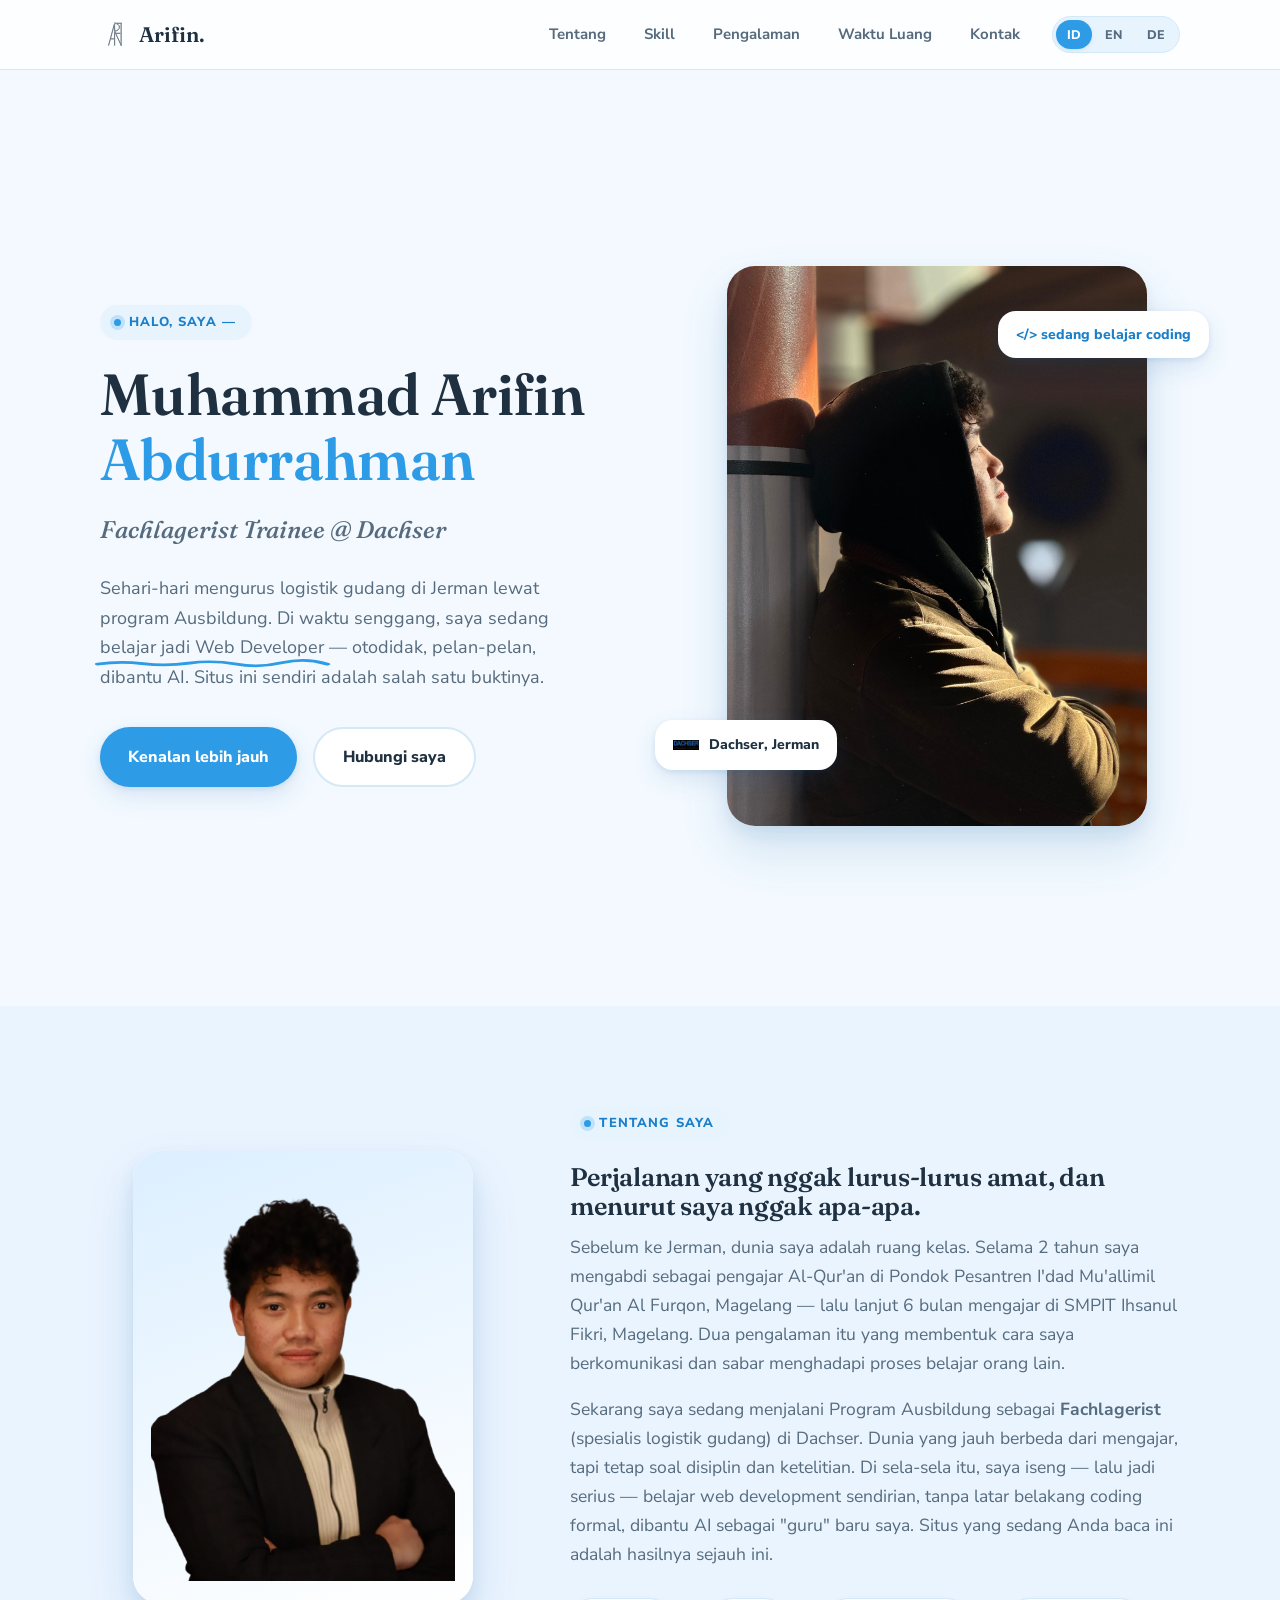
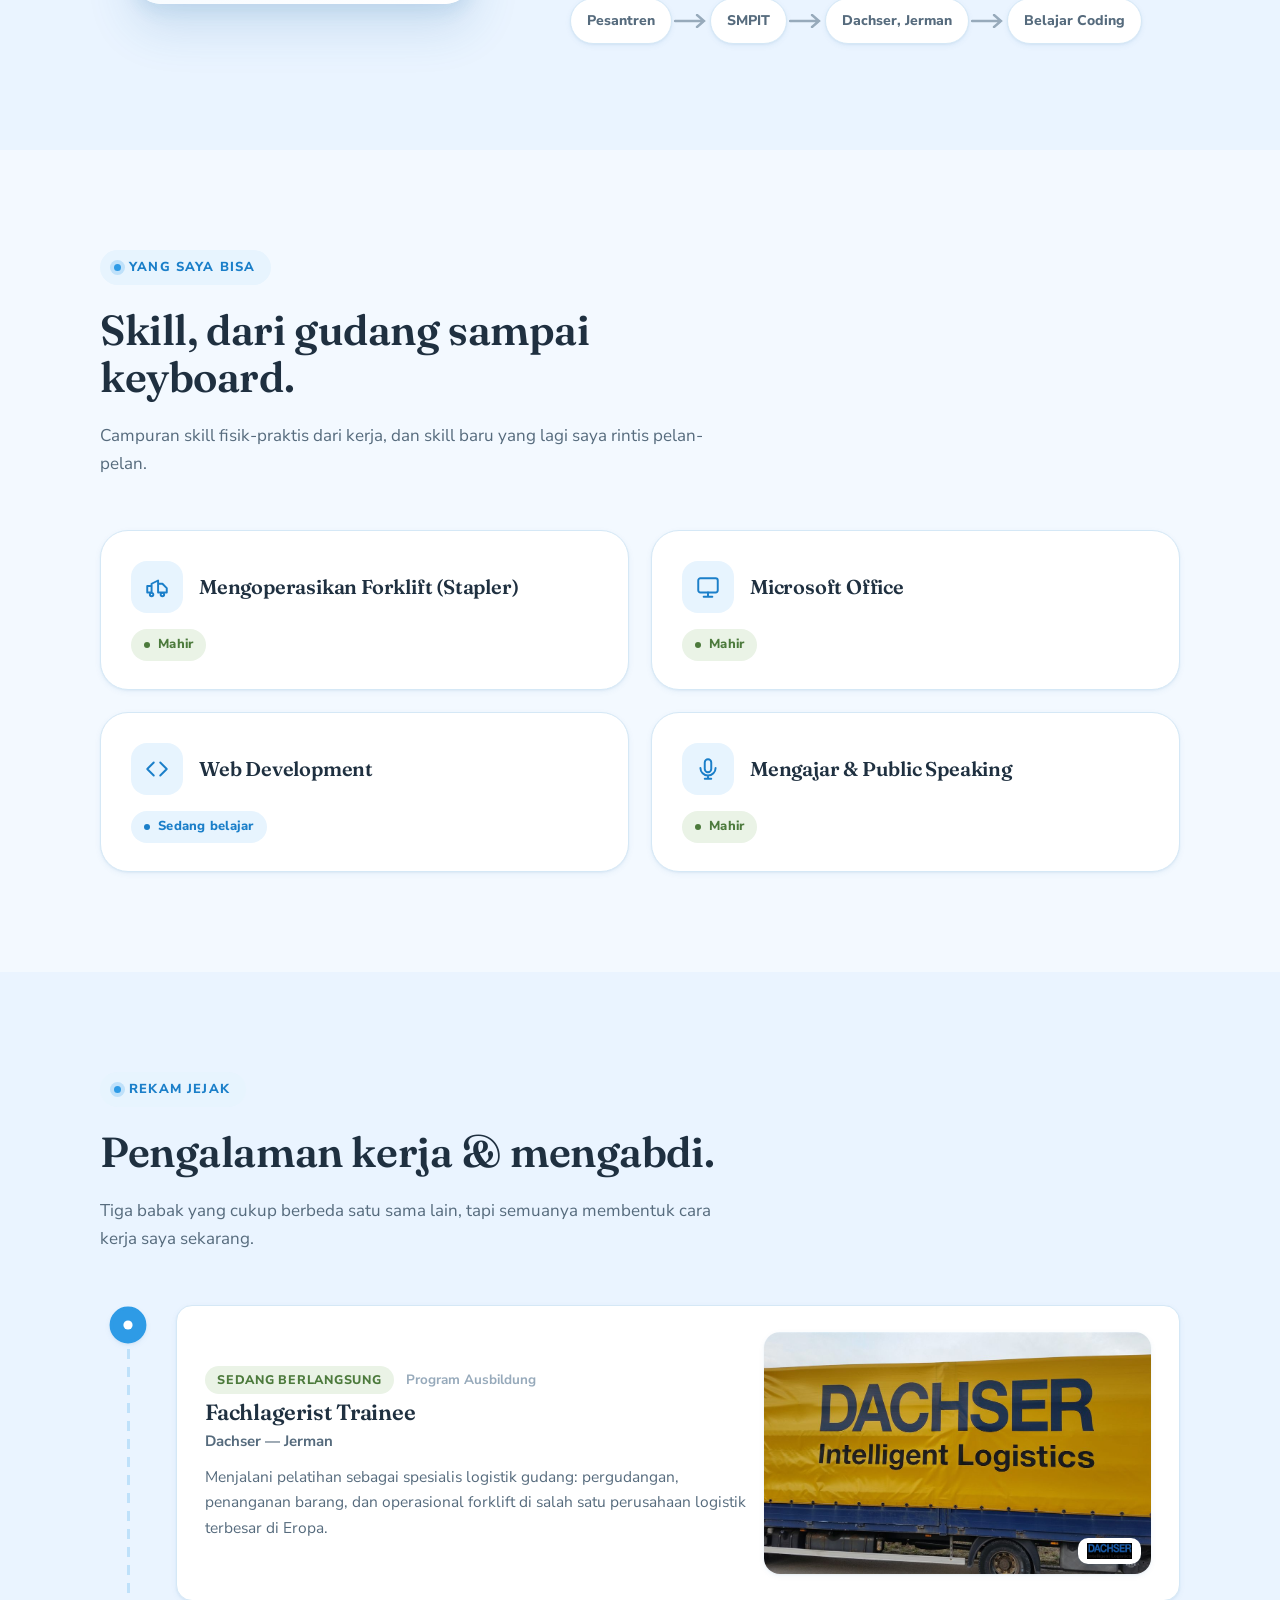
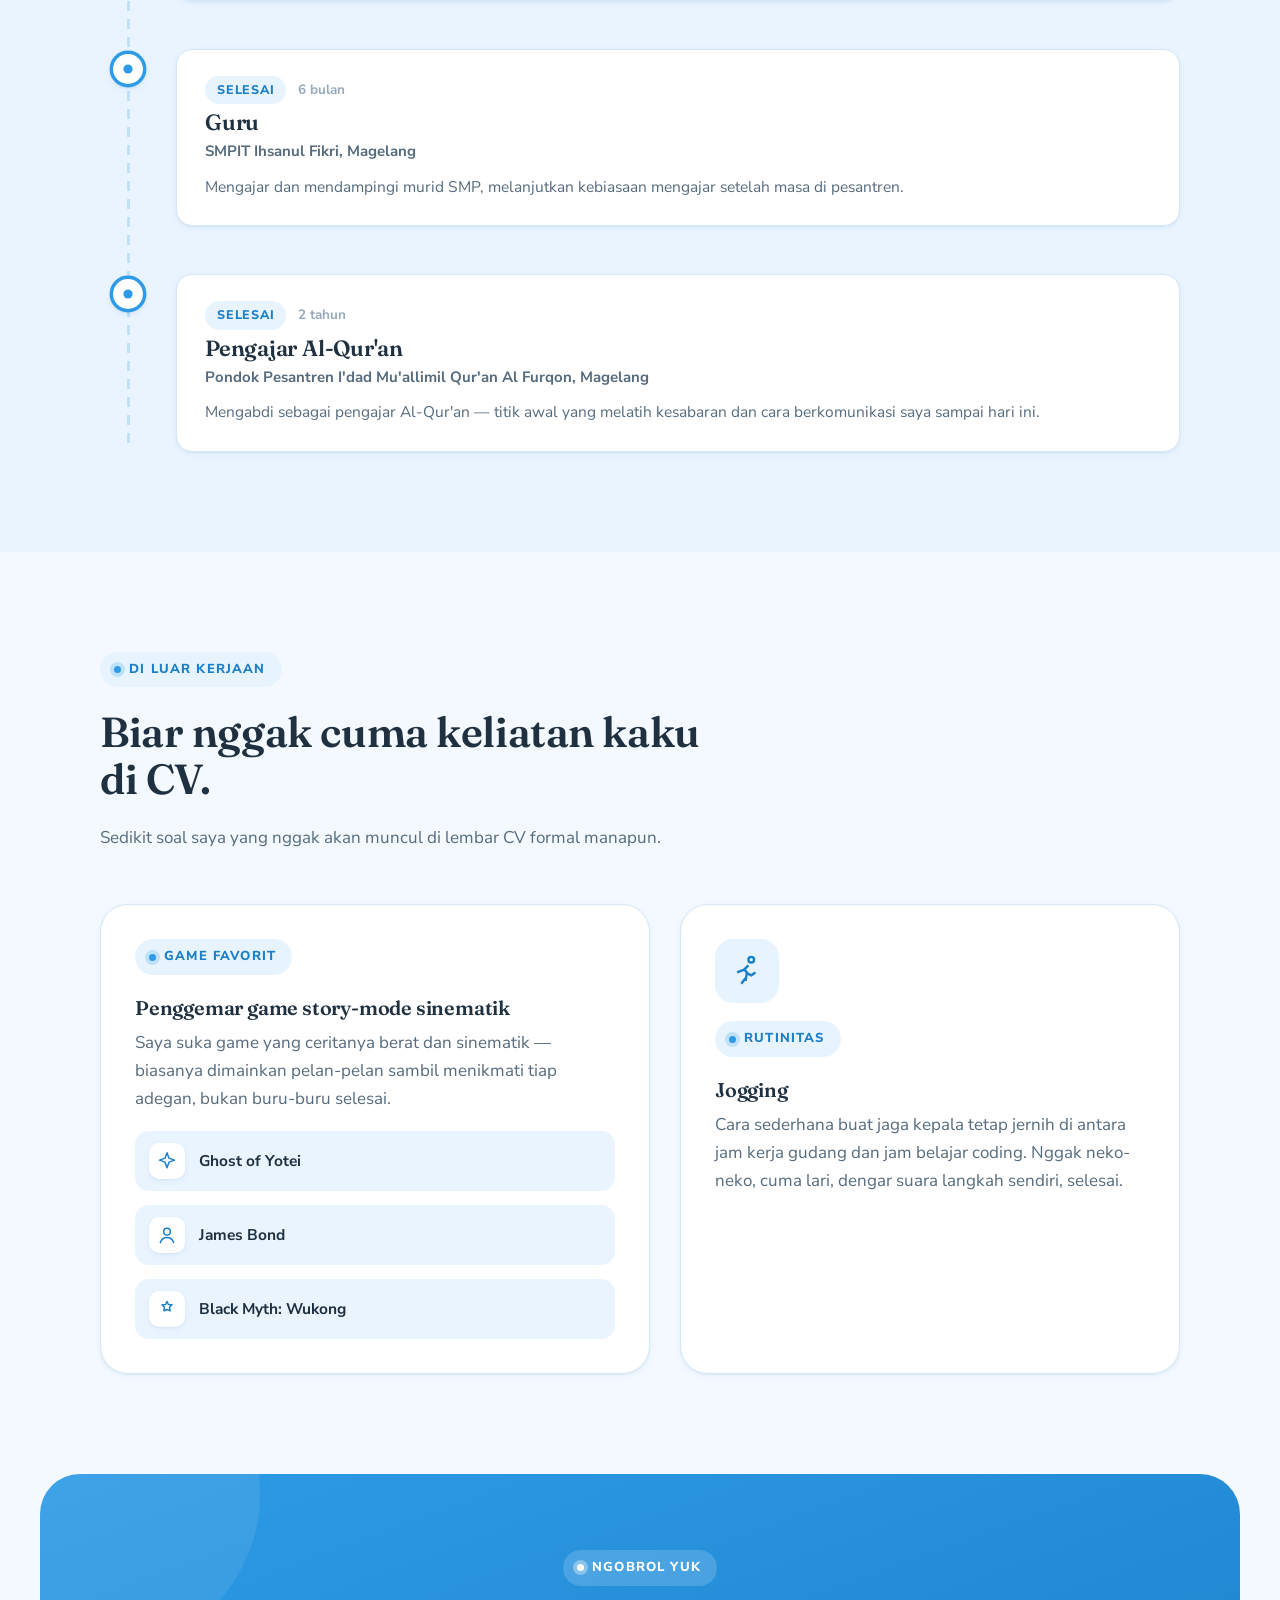
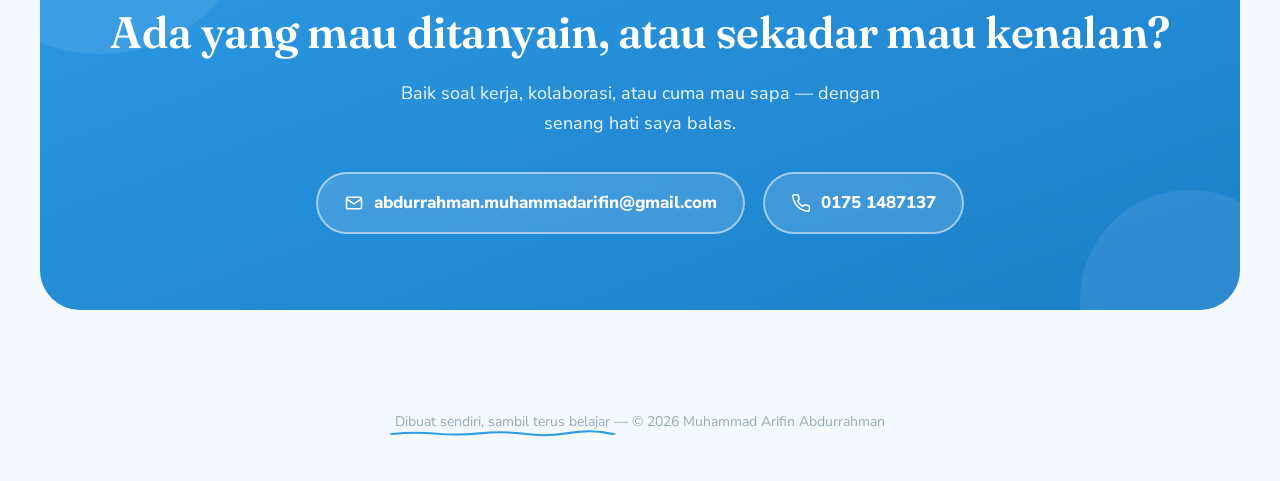
==== commit 4a397c31: "Redesign: tema putih+biru langit, 3 bahasa, logo, intro beranimasi + sound - Ganti palet warm/orange" ====
--- a/index.html
+++ b/index.html
@@ -5,6 +5,7 @@
 <meta name="viewport" content="width=device-width, initial-scale=1.0">
 <title>Muhammad Arifin Abdurrahman — CV & Portfolio</title>
 <meta name="description" content="Fachlagerist Trainee di Dachser, sedang belajar jadi Web Developer secara otodidak.">
+<link rel="icon" type="image/svg+xml" href="assets/arifin-logo.svg">
 <link rel="preconnect" href="https://fonts.googleapis.com">
 <link rel="preconnect" href="https://fonts.gstatic.com" crossorigin>
 <link href="https://fonts.googleapis.com/css2?family=Fraunces:ital,opsz,wght@0,9..144,400;0,9..144,500;0,9..144,600;0,9..144,700;1,9..144,500;1,9..144,600&family=Nunito+Sans:ital,wght@0,400;0,600;0,700;0,800;1,600&display=swap" rel="stylesheet">
@@ -12,29 +13,72 @@
 <style>
   html{ overflow-anchor: none; }
   :root{
-    --cream: #fff8f1;
-    --cream-2: #fdeee0;
-    --cream-3: #fff3e8;
-    --ink: #3a2e2a;
-    --ink-soft: #6f5d54;
-    --ink-faint: #a5978d;
-    --coral: #ee6a4d;
-    --coral-dark: #d54f34;
-    --coral-light: #ffd9c9;
-    --coral-wash: #fff0e9;
-    --line: #f0ddc9;
-    --white: #fffdfa;
+    --cream: #f3f9ff;
+    --cream-2: #dcefff;
+    --cream-3: #eaf4ff;
+    --ink: #1f3040;
+    --ink-soft: #566b7d;
+    --ink-faint: #97aabb;
+    --coral: #2e9be6;
+    --coral-dark: #1b7fc9;
+    --coral-light: #bfe1fa;
+    --coral-wash: #e7f4fe;
+    --line: #d5e8f6;
+    --white: #ffffff;
     --bounce: cubic-bezier(0.34, 1.56, 0.64, 1);
     --ease: cubic-bezier(0.22, 1, 0.36, 1);
-    --shadow-sm: 0 1px 2px rgba(180, 90, 50, 0.07), 0 2px 6px rgba(180, 90, 50, 0.06);
-    --shadow-md: 0 2px 4px rgba(180, 90, 50, 0.06), 0 10px 24px rgba(180, 90, 50, 0.10), 0 2px 8px rgba(180,90,50,.06);
-    --shadow-lg: 0 8px 16px rgba(180, 90, 50, 0.08), 0 24px 48px rgba(180, 90, 50, 0.14);
+    --shadow-sm: 0 1px 2px rgba(40, 110, 170, 0.07), 0 2px 6px rgba(40, 110, 170, 0.06);
+    --shadow-md: 0 2px 4px rgba(40, 110, 170, 0.06), 0 10px 24px rgba(40, 110, 170, 0.12), 0 2px 8px rgba(40,110,170,.07);
+    --shadow-lg: 0 8px 16px rgba(40, 110, 170, 0.10), 0 24px 48px rgba(40, 110, 170, 0.16);
     --radius: 28px;
     --radius-sm: 16px;
   }
 
   *, *::before, *::after{ box-sizing: border-box; }
   html{ scroll-behavior: smooth; }
+
+  /* ---------- intro / opening ---------- */
+  #intro{
+    position: fixed; inset: 0; z-index: 9999;
+    background: #ffffff;
+    display: flex; flex-direction: column; align-items: center; justify-content: center;
+    font-family: 'Fraunces', Georgia, serif;
+    animation: intro-out .7s var(--ease) forwards 3.2s;
+  }
+  #intro.skip{ animation: intro-out .45s var(--ease) forwards; }
+  @keyframes intro-out{ to{ opacity:0; visibility:hidden; pointer-events:none; } }
+  .intro-inner{ display:flex; flex-direction:column; align-items:center; gap:26px; }
+  .intro-logo{ width: min(260px, 60vw); height:auto; display:block; }
+  .intro-tag{ display:flex; flex-direction:column; align-items:center; gap:14px; }
+  .intro-rule{ width:120px; height:1px; background: var(--ink); opacity:.4; transform:scaleX(0); transform-origin:center; animation: ai-linegrow .6s cubic-bezier(.65,0,.35,1) forwards 1.9s; }
+  .intro-name{ font-weight:500; font-size:16px; letter-spacing:6px; color: var(--ink); text-transform:uppercase; opacity:0; animation: ai-nameup .8s cubic-bezier(.2,.7,.2,1) forwards 2.05s; }
+  .intro-skip{
+    position:absolute; bottom:34px; right:34px;
+    border:1px solid var(--line); background:transparent; color:var(--ink-faint);
+    font-family:'Nunito Sans',sans-serif; font-weight:800; font-size:12px; letter-spacing:2px; text-transform:uppercase;
+    padding:9px 20px; border-radius:999px; cursor:pointer;
+    opacity:0; animation: ai-fadein .5s ease forwards 1.4s;
+    transition: color .25s var(--ease), border-color .25s var(--ease);
+  }
+  .intro-skip:hover{ color: var(--coral-dark); border-color: var(--coral-light); }
+  .intro-sound{
+    position:absolute; bottom:34px; left:34px;
+    width:42px; height:42px; border-radius:50%;
+    border:1px solid var(--line); background:transparent; cursor:pointer;
+    font-size:16px; line-height:1; display:flex; align-items:center; justify-content:center;
+    opacity:0; animation: ai-fadein .5s ease forwards 1.4s;
+    transition: border-color .25s var(--ease), transform .3s var(--bounce);
+  }
+  .intro-sound:hover{ border-color: var(--coral-light); transform: scale(1.08); }
+  .ai-stroke{ stroke-dasharray:1; stroke-dashoffset:1; animation: ai-draw .62s cubic-bezier(.65,0,.35,1) forwards; }
+  .ai-inline{ opacity:0; animation: ai-fadein .55s ease forwards 1.55s; }
+  @keyframes ai-draw{ to{ stroke-dashoffset:0; } }
+  @keyframes ai-fadein{ to{ opacity:1; } }
+  @keyframes ai-nameup{ from{ opacity:0; transform:translateY(10px); letter-spacing:14px; } to{ opacity:1; transform:translateY(0); letter-spacing:6px; } }
+  @keyframes ai-linegrow{ from{ transform:scaleX(0); } to{ transform:scaleX(1); } }
+  @media (prefers-reduced-motion: reduce){
+    #intro{ display:none !important; }
+  }
   body{
     margin:0;
     background: var(--cream);
@@ -105,7 +149,7 @@
   /* ---------- nav ---------- */
   nav{
     position: sticky; top:0; z-index: 100;
-    background: rgba(255,248,241,0.82);
+    background: rgba(255,255,255,0.82);
     backdrop-filter: blur(10px) saturate(140%);
     -webkit-backdrop-filter: blur(10px) saturate(140%);
     border-bottom: 1px solid var(--line);
@@ -118,13 +162,13 @@
     font-family:'Fraunces',serif; font-weight:600; font-size: 21px;
     display:flex; align-items:center; gap:10px; text-decoration:none;
   }
-  .brand .blob{
-    width:34px;height:34px;border-radius: 45% 55% 60% 40% / 55% 45% 55% 45%;
-    background: linear-gradient(140deg, var(--coral), #ffb37a);
-    flex-shrink:0;
-    transition: border-radius .6s var(--ease);
-  }
-  .brand:hover .blob{ border-radius: 60% 40% 45% 55% / 45% 55% 45% 55%; }
+  .brand .brand-logo{
+    height:32px; width:auto; flex-shrink:0; display:block;
+    transition: transform .6s var(--bounce);
+  }
+  .brand .brand-logo .lg-outer{ stroke: var(--ink); }
+  .brand:hover .brand-logo{ transform: rotate(-6deg) scale(1.06); }
+  .nav-right{ display:flex; align-items:center; gap:16px; }
   .nav-links{ display:flex; gap: 6px; align-items:center; list-style:none; margin:0; padding:0; }
   .nav-links a{
     text-decoration:none; font-weight:700; font-size:15px; color: var(--ink-soft);
@@ -134,6 +178,20 @@
   .nav-links a:hover{ color: var(--coral-dark); background: var(--coral-wash); transform: translateY(-2px); }
   .nav-toggle{ display:none; background:none; border:none; cursor:pointer; padding:8px; }
   .nav-toggle span{ display:block; width:24px; height:3px; background:var(--ink); border-radius:3px; margin:5px 0; transition: transform .3s var(--bounce), opacity .2s; }
+
+  /* language switch */
+  .lang-switch{
+    display:flex; gap:2px; background:var(--coral-wash);
+    border:1px solid var(--line); border-radius:999px; padding:3px;
+  }
+  .lang-switch button{
+    border:none; background:none; cursor:pointer;
+    font-family:'Nunito Sans',sans-serif; font-weight:800; font-size:12.5px; letter-spacing:.02em;
+    color:var(--ink-soft); padding:6px 11px; border-radius:999px;
+    transition: color .25s var(--ease), background .3s var(--ease), transform .3s var(--bounce);
+  }
+  .lang-switch button.active{ background:var(--coral); color:var(--white); box-shadow:var(--shadow-sm); }
+  .lang-switch button:hover:not(.active){ color:var(--coral-dark); transform: translateY(-1px); }
 
   /* ---------- buttons ---------- */
   .btn{
@@ -373,34 +431,101 @@
     .hero .role{ font-size:19px; }
     section .wrap{ padding-top: 64px; padding-bottom: 64px; }
     .kontak h2{ font-size: 30px; }
+    .nav-inner{ padding: 14px 24px; }
+    .lang-switch button{ padding:5px 9px; font-size:12px; }
+    .nav-right{ gap:10px; }
   }
 </style>
 </head>
 <body>
 
+<div id="intro" role="presentation">
+  <div class="intro-inner">
+    <svg class="intro-logo" viewBox="0 0 210 230" aria-label="Arifin">
+      <g class="lg-outer" fill="none" stroke="#161412" stroke-linecap="round" stroke-linejoin="round" stroke-width="6.5">
+        <line class="ai-stroke" style="animation-delay:0s" pathLength="1" x1="105" y1="38" x2="105" y2="196"></line>
+        <line class="ai-stroke" style="animation-delay:.12s" pathLength="1" x1="105" y1="38" x2="62" y2="196"></line>
+        <line class="ai-stroke" style="animation-delay:.24s" pathLength="1" x1="82" y1="150" x2="105" y2="150"></line>
+        <line class="ai-stroke" style="animation-delay:.36s" pathLength="1" x1="105" y1="38" x2="152" y2="38"></line>
+        <line class="ai-stroke" style="animation-delay:.48s" pathLength="1" x1="105" y1="110" x2="144" y2="110"></line>
+        <path class="ai-stroke" style="animation-delay:.6s" pathLength="1" d="M105 38 C152 38 152 94 105 94"></path>
+        <line class="ai-stroke" style="animation-delay:.72s" pathLength="1" x1="105" y1="94" x2="152" y2="196"></line>
+        <line class="ai-stroke" style="animation-delay:.84s" pathLength="1" x1="152" y1="38" x2="152" y2="196"></line>
+      </g>
+      <g class="ai-inline" fill="none" stroke="#ffffff" stroke-linecap="round" stroke-linejoin="round" stroke-width="2">
+        <line x1="105" y1="38" x2="105" y2="196"></line>
+        <line x1="105" y1="38" x2="62" y2="196"></line>
+        <line x1="82" y1="150" x2="105" y2="150"></line>
+        <line x1="105" y1="38" x2="152" y2="38"></line>
+        <line x1="105" y1="110" x2="144" y2="110"></line>
+        <path d="M105 38 C152 38 152 94 105 94"></path>
+        <line x1="105" y1="94" x2="152" y2="196"></line>
+        <line x1="152" y1="38" x2="152" y2="196"></line>
+      </g>
+    </svg>
+    <div class="intro-tag">
+      <div class="intro-rule"></div>
+      <div class="intro-name">Arifin</div>
+    </div>
+  </div>
+  <button type="button" class="intro-sound" id="introSound" aria-label="Matikan suara">🔊</button>
+  <button type="button" class="intro-skip" id="introSkip">Lewati</button>
+</div>
+
 <nav>
   <div class="nav-inner">
-    <a href="#hero" class="brand"><span class="blob"></span>Arifin.</a>
-    <ul class="nav-links" id="navLinks">
-      <li><a href="#tentang">Tentang</a></li>
-      <li><a href="#skill">Skill</a></li>
-      <li><a href="#pengalaman">Pengalaman</a></li>
-      <li><a href="#personal">Waktu Luang</a></li>
-      <li><a href="#kontak">Kontak</a></li>
-    </ul>
-    <button class="nav-toggle" id="navToggle" aria-label="Buka menu">
-      <span></span><span></span><span></span>
-    </button>
+    <a href="#hero" class="brand">
+      <svg class="brand-logo" viewBox="0 0 210 230" aria-label="Arifin">
+        <g class="lg-outer" fill="none" stroke="#161412" stroke-linecap="round" stroke-linejoin="round" stroke-width="6.5">
+          <line x1="105" y1="38" x2="105" y2="196"></line>
+          <line x1="105" y1="38" x2="62" y2="196"></line>
+          <line x1="82" y1="150" x2="105" y2="150"></line>
+          <line x1="105" y1="38" x2="152" y2="38"></line>
+          <line x1="105" y1="110" x2="144" y2="110"></line>
+          <path d="M105 38 C152 38 152 94 105 94"></path>
+          <line x1="105" y1="94" x2="152" y2="196"></line>
+          <line x1="152" y1="38" x2="152" y2="196"></line>
+        </g>
+        <g fill="none" stroke="#ffffff" stroke-linecap="round" stroke-linejoin="round" stroke-width="2">
+          <line x1="105" y1="38" x2="105" y2="196"></line>
+          <line x1="105" y1="38" x2="62" y2="196"></line>
+          <line x1="82" y1="150" x2="105" y2="150"></line>
+          <line x1="105" y1="38" x2="152" y2="38"></line>
+          <line x1="105" y1="110" x2="144" y2="110"></line>
+          <path d="M105 38 C152 38 152 94 105 94"></path>
+          <line x1="105" y1="94" x2="152" y2="196"></line>
+          <line x1="152" y1="38" x2="152" y2="196"></line>
+        </g>
+      </svg>
+      Arifin.
+    </a>
+    <div class="nav-right">
+      <ul class="nav-links" id="navLinks">
+        <li><a href="#tentang" data-i18n="nav_about">Tentang</a></li>
+        <li><a href="#skill" data-i18n="nav_skill">Skill</a></li>
+        <li><a href="#pengalaman" data-i18n="nav_exp">Pengalaman</a></li>
+        <li><a href="#personal" data-i18n="nav_free">Waktu Luang</a></li>
+        <li><a href="#kontak" data-i18n="nav_contact">Kontak</a></li>
+      </ul>
+      <div class="lang-switch" id="langSwitch">
+        <button type="button" data-lang="id" class="active">ID</button>
+        <button type="button" data-lang="en">EN</button>
+        <button type="button" data-lang="de">DE</button>
+      </div>
+      <button class="nav-toggle" id="navToggle" aria-label="Menu">
+        <span></span><span></span><span></span>
+      </button>
+    </div>
   </div>
 </nav>
 
 <section class="hero" id="hero">
   <div class="wrap hero-grid">
     <div>
-      <span class="eyebrow"><span class="dot"></span>Halo, saya —</span>
+      <span class="eyebrow"><span class="dot"></span><span data-i18n="hero_eyebrow">Halo, saya —</span></span>
       <h1>Muhammad Arifin<br><span class="name-accent">Abdurrahman</span></h1>
       <p class="role">Fachlagerist Trainee @ Dachser</p>
-      <p class="lede">
+      <p class="lede" data-i18n="hero_lede">
         Sehari-hari mengurus logistik gudang di Jerman lewat program Ausbildung.
         Di waktu senggang, saya sedang
         <span class="squiggle-wrap">belajar jadi Web Developer
@@ -408,8 +533,8 @@
         </span> — otodidak, pelan-pelan, dibantu AI. Situs ini sendiri adalah salah satu buktinya.
       </p>
       <div class="hero-ctas">
-        <a href="#tentang" class="btn btn-primary">Kenalan lebih jauh</a>
-        <a href="#kontak" class="btn btn-ghost">Hubungi saya</a>
+        <a href="#tentang" class="btn btn-primary" data-i18n="hero_cta1">Kenalan lebih jauh</a>
+        <a href="#kontak" class="btn btn-ghost" data-i18n="hero_cta2">Hubungi saya</a>
       </div>
     </div>
     <div class="photo-stage">
@@ -419,9 +544,9 @@
       </div>
       <div class="float-badge badge-dachser">
         <img src="assets/dachser-logo.jpeg" alt="Logo Dachser">
-        Dachser, Jerman
-      </div>
-      <div class="float-badge badge-learning">
+        <span data-i18n="badge_dachser">Dachser, Jerman</span>
+      </div>
+      <div class="float-badge badge-learning" data-i18n="badge_learning">
         &lt;/&gt; sedang belajar coding
       </div>
     </div>
@@ -437,15 +562,15 @@
       </div>
     </div>
     <div class="tentang-text reveal">
-      <span class="eyebrow"><span class="dot"></span>Tentang saya</span>
-      <h2>Perjalanan yang nggak lurus-lurus amat, dan menurut saya nggak apa-apa.</h2>
-      <p>
+      <span class="eyebrow"><span class="dot"></span><span data-i18n="about_eyebrow">Tentang saya</span></span>
+      <h2 data-i18n="about_h2">Perjalanan yang nggak lurus-lurus amat, dan menurut saya nggak apa-apa.</h2>
+      <p data-i18n="about_p1">
         Sebelum ke Jerman, dunia saya adalah ruang kelas. Selama 2 tahun saya mengabdi sebagai pengajar
         Al-Qur'an di Pondok Pesantren I'dad Mu'allimil Qur'an Al Furqon, Magelang — lalu lanjut 6 bulan
         mengajar di SMPIT Ihsanul Fikri, Magelang. Dua pengalaman itu yang membentuk cara saya berkomunikasi
         dan sabar menghadapi proses belajar orang lain.
       </p>
-      <p>
+      <p data-i18n="about_p2">
         Sekarang saya sedang menjalani Program Ausbildung sebagai <strong>Fachlagerist</strong> (spesialis
         logistik gudang) di Dachser. Dunia yang jauh berbeda dari mengajar, tapi tetap soal disiplin dan
         ketelitian. Di sela-sela itu, saya iseng — lalu jadi serius — belajar web development sendirian,
@@ -453,13 +578,13 @@
         baca ini adalah hasilnya sejauh ini.
       </p>
       <div class="path-row">
-        <span class="path-step">Pesantren</span>
+        <span class="path-step" data-i18n="path_1">Pesantren</span>
         <svg class="path-arrow" viewBox="0 0 34 14"><path d="M1 7 H30 M23 1 L30 7 L23 13"/></svg>
-        <span class="path-step">SMPIT</span>
+        <span class="path-step" data-i18n="path_2">SMPIT</span>
         <svg class="path-arrow" viewBox="0 0 34 14"><path d="M1 7 H30 M23 1 L30 7 L23 13"/></svg>
-        <span class="path-step">Dachser, Jerman</span>
+        <span class="path-step" data-i18n="path_3">Dachser, Jerman</span>
         <svg class="path-arrow" viewBox="0 0 34 14"><path d="M1 7 H30 M23 1 L30 7 L23 13"/></svg>
-        <span class="path-step">Belajar Coding</span>
+        <span class="path-step" data-i18n="path_4">Belajar Coding</span>
       </div>
     </div>
   </div>
@@ -468,38 +593,38 @@
 <section id="skill">
   <div class="wrap">
     <div class="section-head reveal">
-      <span class="eyebrow"><span class="dot"></span>Yang saya bisa</span>
-      <h2>Skill, dari gudang sampai keyboard.</h2>
-      <p>Campuran skill fisik-praktis dari kerja, dan skill baru yang lagi saya rintis pelan-pelan.</p>
+      <span class="eyebrow"><span class="dot"></span><span data-i18n="skill_eyebrow">Yang saya bisa</span></span>
+      <h2 data-i18n="skill_h2">Skill, dari gudang sampai keyboard.</h2>
+      <p data-i18n="skill_p">Campuran skill fisik-praktis dari kerja, dan skill baru yang lagi saya rintis pelan-pelan.</p>
     </div>
     <div class="skills-grid">
       <div class="skill-card reveal">
         <div class="skill-top">
           <div class="skill-icon"><svg viewBox="0 0 24 24"><path d="M3 17h4v-6H3zM7 17V9l6-3v11M13 9h4l4 4v4h-8"/><circle cx="7" cy="19" r="1.6"/><circle cx="17" cy="19" r="1.6"/></svg></div>
-          <h3>Mengoperasikan Forklift (Stapler)</h3>
+          <h3 data-i18n="skill_forklift">Mengoperasikan Forklift (Stapler)</h3>
         </div>
-        <span class="skill-level level-mahir"><span class="lvl-dot"></span>Mahir</span>
+        <span class="skill-level level-mahir"><span class="lvl-dot"></span><span data-i18n="level_mahir">Mahir</span></span>
       </div>
       <div class="skill-card reveal">
         <div class="skill-top">
           <div class="skill-icon"><svg viewBox="0 0 24 24"><rect x="3" y="4" width="18" height="13" rx="2"/><path d="M8 21h8M12 17v4"/></svg></div>
-          <h3>Microsoft Office</h3>
+          <h3 data-i18n="skill_office">Microsoft Office</h3>
         </div>
-        <span class="skill-level level-mahir"><span class="lvl-dot"></span>Mahir</span>
+        <span class="skill-level level-mahir"><span class="lvl-dot"></span><span data-i18n="level_mahir">Mahir</span></span>
       </div>
       <div class="skill-card reveal">
         <div class="skill-top">
           <div class="skill-icon"><svg viewBox="0 0 24 24"><path d="M9 18l-6-6 6-6M15 6l6 6-6 6"/></svg></div>
-          <h3>Web Development</h3>
+          <h3 data-i18n="skill_web">Web Development</h3>
         </div>
-        <span class="skill-level level-belajar"><span class="lvl-dot"></span>Sedang belajar</span>
+        <span class="skill-level level-belajar"><span class="lvl-dot"></span><span data-i18n="level_belajar">Sedang belajar</span></span>
       </div>
       <div class="skill-card reveal">
         <div class="skill-top">
           <div class="skill-icon"><svg viewBox="0 0 24 24"><path d="M12 15a3 3 0 003-3V6a3 3 0 10-6 0v6a3 3 0 003 3z"/><path d="M19 11a7 7 0 01-14 0M12 18v3M9 21h6"/></svg></div>
-          <h3>Mengajar & Public Speaking</h3>
+          <h3 data-i18n="skill_teach">Mengajar & Public Speaking</h3>
         </div>
-        <span class="skill-level level-mahir"><span class="lvl-dot"></span>Mahir</span>
+        <span class="skill-level level-mahir"><span class="lvl-dot"></span><span data-i18n="level_mahir">Mahir</span></span>
       </div>
     </div>
   </div>
@@ -508,9 +633,9 @@
 <section id="pengalaman" class="alt">
   <div class="wrap">
     <div class="section-head reveal">
-      <span class="eyebrow"><span class="dot"></span>Rekam jejak</span>
-      <h2>Pengalaman kerja & mengabdi.</h2>
-      <p>Tiga babak yang cukup berbeda satu sama lain, tapi semuanya membentuk cara kerja saya sekarang.</p>
+      <span class="eyebrow"><span class="dot"></span><span data-i18n="exp_eyebrow">Rekam jejak</span></span>
+      <h2 data-i18n="exp_h2">Pengalaman kerja & mengabdi.</h2>
+      <p data-i18n="exp_p">Tiga babak yang cukup berbeda satu sama lain, tapi semuanya membentuk cara kerja saya sekarang.</p>
     </div>
     <div class="timeline">
       <div class="tl-item reveal">
@@ -518,12 +643,12 @@
         <div class="tl-card has-media">
           <div>
             <div class="tl-badge-row">
-              <span class="tl-tag ongoing">Sedang berlangsung</span>
-              <span class="tl-time">Program Ausbildung</span>
+              <span class="tl-tag ongoing" data-i18n="tag_ongoing">Sedang berlangsung</span>
+              <span class="tl-time" data-i18n="tag_ausbildung">Program Ausbildung</span>
             </div>
-            <h3>Fachlagerist Trainee</h3>
-            <div class="tl-org">Dachser — Jerman</div>
-            <p>Menjalani pelatihan sebagai spesialis logistik gudang: pergudangan, penanganan barang,
+            <h3 data-i18n="exp1_title">Fachlagerist Trainee</h3>
+            <div class="tl-org" data-i18n="exp1_org">Dachser — Jerman</div>
+            <p data-i18n="exp1_p">Menjalani pelatihan sebagai spesialis logistik gudang: pergudangan, penanganan barang,
               dan operasional forklift di salah satu perusahaan logistik terbesar di Eropa.</p>
           </div>
           <div class="tl-media">
@@ -537,12 +662,12 @@
         <div class="tl-card">
           <div>
             <div class="tl-badge-row">
-              <span class="tl-tag">Selesai</span>
-              <span class="tl-time">6 bulan</span>
+              <span class="tl-tag" data-i18n="tag_done">Selesai</span>
+              <span class="tl-time" data-i18n="exp2_time">6 bulan</span>
             </div>
-            <h3>Guru</h3>
+            <h3 data-i18n="exp2_title">Guru</h3>
             <div class="tl-org">SMPIT Ihsanul Fikri, Magelang</div>
-            <p>Mengajar dan mendampingi murid SMP, melanjutkan kebiasaan mengajar setelah masa
+            <p data-i18n="exp2_p">Mengajar dan mendampingi murid SMP, melanjutkan kebiasaan mengajar setelah masa
               di pesantren.</p>
           </div>
         </div>
@@ -552,12 +677,12 @@
         <div class="tl-card">
           <div>
             <div class="tl-badge-row">
-              <span class="tl-tag">Selesai</span>
-              <span class="tl-time">2 tahun</span>
+              <span class="tl-tag" data-i18n="tag_done">Selesai</span>
+              <span class="tl-time" data-i18n="exp3_time">2 tahun</span>
             </div>
-            <h3>Pengajar Al-Qur'an</h3>
+            <h3 data-i18n="exp3_title">Pengajar Al-Qur'an</h3>
             <div class="tl-org">Pondok Pesantren I'dad Mu'allimil Qur'an Al Furqon, Magelang</div>
-            <p>Mengabdi sebagai pengajar Al-Qur'an — titik awal yang melatih kesabaran dan cara
+            <p data-i18n="exp3_p">Mengabdi sebagai pengajar Al-Qur'an — titik awal yang melatih kesabaran dan cara
               berkomunikasi saya sampai hari ini.</p>
           </div>
         </div>
@@ -569,15 +694,15 @@
 <section id="personal">
   <div class="wrap">
     <div class="section-head reveal">
-      <span class="eyebrow"><span class="dot"></span>Di luar kerjaan</span>
-      <h2>Biar nggak cuma keliatan kaku di CV.</h2>
-      <p>Sedikit soal saya yang nggak akan muncul di lembar CV formal manapun.</p>
+      <span class="eyebrow"><span class="dot"></span><span data-i18n="personal_eyebrow">Di luar kerjaan</span></span>
+      <h2 data-i18n="personal_h2">Biar nggak cuma keliatan kaku di CV.</h2>
+      <p data-i18n="personal_p">Sedikit soal saya yang nggak akan muncul di lembar CV formal manapun.</p>
     </div>
     <div class="personal-grid">
       <div class="games-card reveal">
-        <span class="eyebrow"><span class="dot"></span>Game favorit</span>
-        <h3>Penggemar game story-mode sinematik</h3>
-        <p>Saya suka game yang ceritanya berat dan sinematik — biasanya dimainkan pelan-pelan sambil
+        <span class="eyebrow"><span class="dot"></span><span data-i18n="games_eyebrow">Game favorit</span></span>
+        <h3 data-i18n="games_h3">Penggemar game story-mode sinematik</h3>
+        <p data-i18n="games_p">Saya suka game yang ceritanya berat dan sinematik — biasanya dimainkan pelan-pelan sambil
           menikmati tiap adegan, bukan buru-buru selesai.</p>
         <ul class="game-list">
           <li><span class="game-emoji-icon"><svg viewBox="0 0 24 24"><path d="M12 2l2.4 6.6L21 11l-6.6 2.4L12 20l-2.4-6.6L3 11l6.6-2.4z"/></svg></span>Ghost of Yotei</li>
@@ -587,9 +712,9 @@
       </div>
       <div class="jog-card reveal">
         <div class="run-icon"><svg viewBox="0 0 24 24"><circle cx="15" cy="4" r="2"/><path d="M13 8l-3 3 2 2-1 6M10 11L5 13M11 13l4 2 3-2M8 21l3-4"/></svg></div>
-        <span class="eyebrow"><span class="dot"></span>Rutinitas</span>
-        <h3>Jogging</h3>
-        <p>Cara sederhana buat jaga kepala tetap jernih di antara jam kerja gudang dan jam belajar
+        <span class="eyebrow"><span class="dot"></span><span data-i18n="jog_eyebrow">Rutinitas</span></span>
+        <h3 data-i18n="jog_h3">Jogging</h3>
+        <p data-i18n="jog_p">Cara sederhana buat jaga kepala tetap jernih di antara jam kerja gudang dan jam belajar
           coding. Nggak neko-neko, cuma lari, dengar suara langkah sendiri, selesai.</p>
       </div>
     </div>
@@ -598,9 +723,9 @@
 
 <section id="kontak">
   <div class="kontak reveal">
-    <span class="eyebrow" style="background:rgba(255,255,255,.16); color:#fff;"><span class="dot" style="background:#fff; box-shadow:0 0 0 4px rgba(255,255,255,.35);"></span>Ngobrol yuk</span>
-    <h2>Ada yang mau ditanyain, atau sekadar mau kenalan?</h2>
-    <p>Baik soal kerja, kolaborasi, atau cuma mau sapa — dengan senang hati saya balas.</p>
+    <span class="eyebrow" style="background:rgba(255,255,255,.16); color:#fff;"><span class="dot" style="background:#fff; box-shadow:0 0 0 4px rgba(255,255,255,.35);"></span><span data-i18n="contact_eyebrow">Ngobrol yuk</span></span>
+    <h2 data-i18n="contact_h2">Ada yang mau ditanyain, atau sekadar mau kenalan?</h2>
+    <p data-i18n="contact_p">Baik soal kerja, kolaborasi, atau cuma mau sapa — dengan senang hati saya balas.</p>
     <div class="kontak-links">
       <a href="mailto:abdurrahman.muhammadarifin@gmail.com">
         <svg viewBox="0 0 24 24"><rect x="3" y="5" width="18" height="14" rx="2"/><path d="M3 7l9 6 9-6"/></svg>
@@ -613,7 +738,7 @@
     </div>
   </div>
   <footer>
-    <span class="squiggle-wrap">Dibuat sendiri, sambil terus belajar
+    <span class="squiggle-wrap" data-i18n="footer_text">Dibuat sendiri, sambil terus belajar
       <svg viewBox="0 0 200 12" preserveAspectRatio="none"><path d="M2 9 Q 20 2 40 8 T 80 7 T 120 9 T 160 6 T 198 9"/></svg>
     </span>
      — © 2026 Muhammad Arifin Abdurrahman
@@ -621,6 +746,234 @@
 </section>
 
 <script>
+  // ---------- translations (ID / EN / DE) ----------
+  const SQ = '<svg viewBox="0 0 200 12" preserveAspectRatio="none"><path d="M2 9 Q 20 2 40 8 T 80 7 T 120 9 T 160 6 T 198 9"/></svg>';
+  const I18N = {
+    id: {
+      nav_about: "Tentang", nav_skill: "Skill", nav_exp: "Pengalaman", nav_free: "Waktu Luang", nav_contact: "Kontak",
+      hero_eyebrow: "Halo, saya —",
+      hero_lede: 'Sehari-hari mengurus logistik gudang di Jerman lewat program Ausbildung. Di waktu senggang, saya sedang <span class="squiggle-wrap">belajar jadi Web Developer ' + SQ + '</span> — otodidak, pelan-pelan, dibantu AI. Situs ini sendiri adalah salah satu buktinya.',
+      hero_cta1: "Kenalan lebih jauh", hero_cta2: "Hubungi saya",
+      badge_dachser: "Dachser, Jerman", badge_learning: "&lt;/&gt; sedang belajar coding",
+      about_eyebrow: "Tentang saya",
+      about_h2: "Perjalanan yang nggak lurus-lurus amat, dan menurut saya nggak apa-apa.",
+      about_p1: "Sebelum ke Jerman, dunia saya adalah ruang kelas. Selama 2 tahun saya mengabdi sebagai pengajar Al-Qur'an di Pondok Pesantren I'dad Mu'allimil Qur'an Al Furqon, Magelang — lalu lanjut 6 bulan mengajar di SMPIT Ihsanul Fikri, Magelang. Dua pengalaman itu yang membentuk cara saya berkomunikasi dan sabar menghadapi proses belajar orang lain.",
+      about_p2: 'Sekarang saya sedang menjalani Program Ausbildung sebagai <strong>Fachlagerist</strong> (spesialis logistik gudang) di Dachser. Dunia yang jauh berbeda dari mengajar, tapi tetap soal disiplin dan ketelitian. Di sela-sela itu, saya iseng — lalu jadi serius — belajar web development sendirian, tanpa latar belakang coding formal, dibantu AI sebagai "guru" baru saya. Situs yang sedang Anda baca ini adalah hasilnya sejauh ini.',
+      path_1: "Pesantren", path_2: "SMPIT", path_3: "Dachser, Jerman", path_4: "Belajar Coding",
+      skill_eyebrow: "Yang saya bisa", skill_h2: "Skill, dari gudang sampai keyboard.",
+      skill_p: "Campuran skill fisik-praktis dari kerja, dan skill baru yang lagi saya rintis pelan-pelan.",
+      skill_forklift: "Mengoperasikan Forklift (Stapler)", skill_office: "Microsoft Office",
+      skill_web: "Web Development", skill_teach: "Mengajar & Public Speaking",
+      level_mahir: "Mahir", level_belajar: "Sedang belajar",
+      exp_eyebrow: "Rekam jejak", exp_h2: "Pengalaman kerja & mengabdi.",
+      exp_p: "Tiga babak yang cukup berbeda satu sama lain, tapi semuanya membentuk cara kerja saya sekarang.",
+      tag_ongoing: "Sedang berlangsung", tag_ausbildung: "Program Ausbildung",
+      exp1_title: "Fachlagerist Trainee", exp1_org: "Dachser — Jerman",
+      exp1_p: "Menjalani pelatihan sebagai spesialis logistik gudang: pergudangan, penanganan barang, dan operasional forklift di salah satu perusahaan logistik terbesar di Eropa.",
+      tag_done: "Selesai", exp2_time: "6 bulan", exp2_title: "Guru",
+      exp2_p: "Mengajar dan mendampingi murid SMP, melanjutkan kebiasaan mengajar setelah masa di pesantren.",
+      exp3_time: "2 tahun", exp3_title: "Pengajar Al-Qur'an",
+      exp3_p: "Mengabdi sebagai pengajar Al-Qur'an — titik awal yang melatih kesabaran dan cara berkomunikasi saya sampai hari ini.",
+      personal_eyebrow: "Di luar kerjaan", personal_h2: "Biar nggak cuma keliatan kaku di CV.",
+      personal_p: "Sedikit soal saya yang nggak akan muncul di lembar CV formal manapun.",
+      games_eyebrow: "Game favorit", games_h3: "Penggemar game story-mode sinematik",
+      games_p: "Saya suka game yang ceritanya berat dan sinematik — biasanya dimainkan pelan-pelan sambil menikmati tiap adegan, bukan buru-buru selesai.",
+      jog_eyebrow: "Rutinitas", jog_h3: "Jogging",
+      jog_p: "Cara sederhana buat jaga kepala tetap jernih di antara jam kerja gudang dan jam belajar coding. Nggak neko-neko, cuma lari, dengar suara langkah sendiri, selesai.",
+      contact_eyebrow: "Ngobrol yuk", contact_h2: "Ada yang mau ditanyain, atau sekadar mau kenalan?",
+      contact_p: "Baik soal kerja, kolaborasi, atau cuma mau sapa — dengan senang hati saya balas.",
+      footer_text: "Dibuat sendiri, sambil terus belajar " + SQ
+    },
+    en: {
+      nav_about: "About", nav_skill: "Skills", nav_exp: "Experience", nav_free: "Free Time", nav_contact: "Contact",
+      hero_eyebrow: "Hi, I'm —",
+      hero_lede: 'Day to day I handle warehouse logistics in Germany through an Ausbildung program. In my spare time, I\'m <span class="squiggle-wrap">learning to become a Web Developer ' + SQ + '</span> — self-taught, step by step, with help from AI. This very site is one of the results.',
+      hero_cta1: "Get to know me", hero_cta2: "Contact me",
+      badge_dachser: "Dachser, Germany", badge_learning: "&lt;/&gt; currently learning to code",
+      about_eyebrow: "About me",
+      about_h2: "A path that isn't exactly a straight line — and I think that's okay.",
+      about_p1: "Before Germany, my world was the classroom. For 2 years I served as a Qur'an teacher at the I'dad Mu'allimil Qur'an Al Furqon Islamic boarding school in Magelang — then 6 more months teaching at SMPIT Ihsanul Fikri, Magelang. Those two experiences shaped how I communicate and how patient I am with other people's learning process.",
+      about_p2: 'Now I\'m doing an Ausbildung program as a <strong>Fachlagerist</strong> (warehouse logistics specialist) at Dachser. A world far removed from teaching, but still about discipline and precision. In between, I started — casually, then seriously — teaching myself web development without any formal coding background, with AI as my new "teacher". The site you\'re reading right now is the result so far.',
+      path_1: "Islamic School", path_2: "SMPIT", path_3: "Dachser, Germany", path_4: "Learning to Code",
+      skill_eyebrow: "What I can do", skill_h2: "Skills, from the warehouse to the keyboard.",
+      skill_p: "A mix of hands-on, practical skills from work and new ones I'm slowly building up.",
+      skill_forklift: "Operating a Forklift (Stapler)", skill_office: "Microsoft Office",
+      skill_web: "Web Development", skill_teach: "Teaching & Public Speaking",
+      level_mahir: "Proficient", level_belajar: "Learning",
+      exp_eyebrow: "Track record", exp_h2: "Work & service experience.",
+      exp_p: "Three fairly different chapters, but all of them shaped how I work today.",
+      tag_ongoing: "Ongoing", tag_ausbildung: "Ausbildung Program",
+      exp1_title: "Fachlagerist Trainee", exp1_org: "Dachser — Germany",
+      exp1_p: "Training as a warehouse logistics specialist: warehousing, goods handling, and forklift operation at one of the largest logistics companies in Europe.",
+      tag_done: "Completed", exp2_time: "6 months", exp2_title: "Teacher",
+      exp2_p: "Taught and mentored middle-school students, continuing my teaching habit after my time at the pesantren.",
+      exp3_time: "2 years", exp3_title: "Qur'an Teacher",
+      exp3_p: "Served as a Qur'an teacher — the starting point that trained the patience and communication style I still rely on today.",
+      personal_eyebrow: "Outside of work", personal_h2: "So I don't just come across as stiff on a CV.",
+      personal_p: "A little about me that won't show up on any formal CV.",
+      games_eyebrow: "Favorite games", games_h3: "A fan of cinematic story-mode games",
+      games_p: "I love games with deep, cinematic stories — usually played slowly, savoring every scene rather than rushing to the end.",
+      jog_eyebrow: "Routine", jog_h3: "Jogging",
+      jog_p: "A simple way to keep my head clear between warehouse shifts and coding study. Nothing fancy — just running, listening to my own footsteps, done.",
+      contact_eyebrow: "Let's talk", contact_h2: "Got something to ask, or just want to say hi?",
+      contact_p: "Whether it's about work, collaboration, or just a hello — I'll happily reply.",
+      footer_text: "Built by myself, while still learning " + SQ
+    },
+    de: {
+      nav_about: "Über mich", nav_skill: "Fähigkeiten", nav_exp: "Erfahrung", nav_free: "Freizeit", nav_contact: "Kontakt",
+      hero_eyebrow: "Hallo, ich bin —",
+      hero_lede: 'Im Alltag kümmere ich mich in Deutschland im Rahmen einer Ausbildung um die Lagerlogistik. In meiner Freizeit <span class="squiggle-wrap">lerne ich, Webentwickler zu werden ' + SQ + '</span> — autodidaktisch, Schritt für Schritt, mit Hilfe von KI. Diese Seite selbst ist eines der Ergebnisse.',
+      hero_cta1: "Mehr über mich", hero_cta2: "Kontakt aufnehmen",
+      badge_dachser: "Dachser, Deutschland", badge_learning: "&lt;/&gt; lerne gerade programmieren",
+      about_eyebrow: "Über mich",
+      about_h2: "Ein Weg, der nicht ganz geradlinig ist — und das ist meiner Meinung nach völlig in Ordnung.",
+      about_p1: "Vor Deutschland war meine Welt das Klassenzimmer. Zwei Jahre lang war ich Qur'an-Lehrer an der Islamschule I'dad Mu'allimil Qur'an Al Furqon in Magelang — danach unterrichtete ich sechs Monate an der SMPIT Ihsanul Fikri in Magelang. Diese beiden Erfahrungen haben geprägt, wie ich kommuniziere und wie geduldig ich mit dem Lernprozess anderer umgehe.",
+      about_p2: 'Jetzt absolviere ich eine Ausbildung zum <strong>Fachlagerist</strong> (Spezialist für Lagerlogistik) bei Dachser. Eine ganz andere Welt als das Unterrichten, aber es geht weiterhin um Disziplin und Genauigkeit. Nebenbei habe ich angefangen — erst aus Spaß, dann ernsthaft — mir selbst Webentwicklung beizubringen, ohne formale Programmierausbildung, mit KI als meinem neuen "Lehrer". Die Seite, die Sie gerade lesen, ist das bisherige Ergebnis.',
+      path_1: "Koranschule", path_2: "SMPIT", path_3: "Dachser, Deutschland", path_4: "Coding lernen",
+      skill_eyebrow: "Was ich kann", skill_h2: "Fähigkeiten, vom Lager bis zur Tastatur.",
+      skill_p: "Eine Mischung aus praktischen Fähigkeiten aus der Arbeit und neuen, die ich mir langsam aufbaue.",
+      skill_forklift: "Gabelstapler fahren (Stapler)", skill_office: "Microsoft Office",
+      skill_web: "Webentwicklung", skill_teach: "Unterrichten & Präsentieren",
+      level_mahir: "Sicher", level_belajar: "Am Lernen",
+      exp_eyebrow: "Werdegang", exp_h2: "Berufserfahrung & Engagement.",
+      exp_p: "Drei recht unterschiedliche Kapitel, die alle meine heutige Arbeitsweise geprägt haben.",
+      tag_ongoing: "Laufend", tag_ausbildung: "Ausbildung",
+      exp1_title: "Fachlagerist (Auszubildender)", exp1_org: "Dachser — Deutschland",
+      exp1_p: "Ausbildung zum Spezialisten für Lagerlogistik: Lagerhaltung, Warenabwicklung und Gabelstaplerbetrieb bei einem der größten Logistikunternehmen Europas.",
+      tag_done: "Abgeschlossen", exp2_time: "6 Monate", exp2_title: "Lehrer",
+      exp2_p: "Unterrichtete und betreute Schüler der Mittelstufe und setzte damit meine Lehrtätigkeit nach der Zeit an der Koranschule fort.",
+      exp3_time: "2 Jahre", exp3_title: "Qur'an-Lehrer",
+      exp3_p: "Tätig als Qur'an-Lehrer — der Ausgangspunkt, der die Geduld und Kommunikationsweise geprägt hat, auf die ich mich noch heute verlasse.",
+      personal_eyebrow: "Abseits der Arbeit", personal_h2: "Damit ich nicht nur steif auf dem Lebenslauf wirke.",
+      personal_p: "Ein bisschen über mich, das auf keinem formellen Lebenslauf auftaucht.",
+      games_eyebrow: "Lieblingsspiele", games_h3: "Fan von cineastischen Story-Spielen",
+      games_p: "Ich liebe Spiele mit tiefgründiger, cineastischer Handlung — meist langsam gespielt, um jede Szene zu genießen, statt schnell durchzuhetzen.",
+      jog_eyebrow: "Routine", jog_h3: "Joggen",
+      jog_p: "Eine einfache Art, den Kopf zwischen Lagerschichten und dem Programmierenlernen frei zu bekommen. Nichts Ausgefallenes — einfach laufen, den eigenen Schritten lauschen, fertig.",
+      contact_eyebrow: "Lass uns reden", contact_h2: "Etwas zu fragen, oder einfach nur Hallo sagen?",
+      contact_p: "Ob Arbeit, Zusammenarbeit oder einfach ein Hallo — ich antworte gerne.",
+      footer_text: "Selbst gebaut, während ich noch lerne " + SQ
+    }
+  };
+
+  // ---------- intro / opening ----------
+  (function(){
+    const intro = document.getElementById('intro');
+    if(!intro) return;
+    const reduce = window.matchMedia && window.matchMedia('(prefers-reduced-motion: reduce)').matches;
+    if(reduce){ intro.remove(); return; }
+    // set to play once per visit; change to false to replay on every page refresh
+    const ONCE_PER_SESSION = true;
+    let seen = false;
+    try{ seen = ONCE_PER_SESSION && sessionStorage.getItem('introSeen') === '1'; }catch(e){}
+    if(seen){ intro.remove(); return; }
+    try{ sessionStorage.setItem('introSeen','1'); }catch(e){}
+
+    // ---- original "ta-dum" signature, synthesized (no audio file) ----
+    let soundOn = true;
+    try{ soundOn = localStorage.getItem('introSound') !== 'off'; }catch(e){}
+    let ctx = null, played = false;
+    function playSignature(c){
+      const now = c.currentTime + 0.03;
+      const master = c.createGain(); master.gain.value = 0.85;
+      const conv = c.createConvolver(); conv.buffer = makeIR(2.6, 2.4);
+      const wet = c.createGain(); wet.gain.value = 0.30;   // reverb amount (elegance)
+      const dry = c.createGain(); dry.gain.value = 1.0;
+      master.connect(dry); dry.connect(c.destination);
+      master.connect(conv); conv.connect(wet); wet.connect(c.destination);
+      function makeIR(dur, decay){ // synthetic reverb impulse (cinematic tail)
+        const len = Math.floor(c.sampleRate * dur), b = c.createBuffer(2, len, c.sampleRate);
+        for(let ch = 0; ch < 2; ch++){ const d = b.getChannelData(ch); for(let i = 0; i < len; i++) d[i] = (Math.random() * 2 - 1) * Math.pow(1 - i / len, decay); }
+        return b;
+      }
+      function bell(freq, start, dur, peak){ // inharmonic partials → clean bell (elegance)
+        [[1,1],[2,0.5],[2.98,0.30],[4.1,0.16],[5.43,0.09]].forEach(([r, a]) => {
+          const o = c.createOscillator(), g = c.createGain();
+          o.type = 'sine'; o.frequency.setValueAtTime(freq * r, start);
+          g.gain.setValueAtTime(0.0001, start);
+          g.gain.exponentialRampToValueAtTime(peak * a, start + 0.008);
+          g.gain.exponentialRampToValueAtTime(0.0001, start + dur / (1 + r * 0.14));
+          o.connect(g); g.connect(master); o.start(start); o.stop(start + dur + 0.1);
+        });
+      }
+      function sub(f0, f1, start, dur, peak){ // deep impact with pitch drop (tegas)
+        const o = c.createOscillator(), g = c.createGain();
+        o.type = 'sine'; o.frequency.setValueAtTime(f0, start);
+        o.frequency.exponentialRampToValueAtTime(f1, start + 0.10);
+        g.gain.setValueAtTime(0.0001, start);
+        g.gain.exponentialRampToValueAtTime(peak, start + 0.02);
+        g.gain.exponentialRampToValueAtTime(0.0001, start + dur);
+        o.connect(g); g.connect(master); o.start(start); o.stop(start + dur + 0.1);
+      }
+      function noiseHit(start, dur, peak, cut){ // attack transient → punch
+        const len = Math.floor(c.sampleRate * dur), b = c.createBuffer(1, len, c.sampleRate), d = b.getChannelData(0);
+        for(let i = 0; i < len; i++) d[i] = (Math.random() * 2 - 1) * Math.pow(1 - i / len, 2);
+        const s = c.createBufferSource(); s.buffer = b;
+        const f = c.createBiquadFilter(); f.type = 'lowpass'; f.frequency.value = cut;
+        const g = c.createGain(); g.gain.value = peak;
+        s.connect(f); f.connect(g); g.connect(master); s.start(start);
+      }
+      bell(880, now,          0.9, 0.20);  // "ta"  — bright bell strike
+      sub(130, 55, now + 0.28, 1.7, 0.60); // "DUM" — deep resonant impact
+      noiseHit(now + 0.28,    0.09, 0.22, 900); //   — punch transient
+      bell(110, now + 0.29,   1.7, 0.16);  //        — warm body (root)
+      bell(165, now + 0.29,   1.5, 0.10);  //        — fifth, resolved chord
+    }
+    function playSig(){
+      if(played || !soundOn) return;
+      if(!ctx){ try{ ctx = new (window.AudioContext || window.webkitAudioContext)(); }catch(e){ ctx = null; } }
+      if(!ctx) return;
+      if(ctx.state === 'suspended'){ ctx.resume(); }
+      if(ctx.state !== 'running') return; // browser still blocking; wait for a gesture
+      played = true;
+      playSignature(ctx);
+      removeUnlock();
+    }
+    const unlockEvents = ['pointerdown','keydown','touchstart'];
+    function unlock(e){
+      if(e && e.target && e.target.closest && e.target.closest('#introSkip, #introSound')) return;
+      playSig();
+    }
+    function removeUnlock(){ unlockEvents.forEach(ev => window.removeEventListener(ev, unlock)); }
+    unlockEvents.forEach(ev => window.addEventListener(ev, unlock, { passive: true }));
+    // try to play synced with the logo climax (works if autoplay is allowed)
+    const climax = setTimeout(playSig, 1750);
+
+    const sndBtn = document.getElementById('introSound');
+    function renderSnd(){
+      if(!sndBtn) return;
+      sndBtn.textContent = soundOn ? '🔊' : '🔇';
+      sndBtn.setAttribute('aria-label', soundOn ? 'Matikan suara' : 'Nyalakan suara');
+    }
+    renderSnd();
+    if(sndBtn) sndBtn.addEventListener('click', (e) => {
+      e.stopPropagation();
+      soundOn = !soundOn;
+      try{ localStorage.setItem('introSound', soundOn ? 'on' : 'off'); }catch(err){}
+      renderSnd();
+      if(soundOn) playSig();
+    });
+
+    // ---- overlay lifecycle ----
+    document.body.style.overflow = 'hidden';
+    let done = false;
+    function finish(){
+      if(done) return; done = true;
+      clearTimeout(climax);
+      removeUnlock();
+      document.body.style.overflow = '';
+      intro.remove();
+    }
+    function skip(){ intro.classList.add('skip'); }
+    intro.addEventListener('animationend', (e) => {
+      if(e.animationName === 'intro-out') finish();
+    });
+    const skipBtn = document.getElementById('introSkip');
+    if(skipBtn) skipBtn.addEventListener('click', skip);
+    // safety fallback in case animationend never fires
+    setTimeout(finish, 4200);
+  })();
+
   // mobile nav toggle
   const navToggle = document.getElementById('navToggle');
   const navLinks = document.getElementById('navLinks');
@@ -628,6 +981,44 @@
     navLinks.classList.toggle('open');
   });
   navLinks.querySelectorAll('a').forEach(a => a.addEventListener('click', () => navLinks.classList.remove('open')));
+
+  // draw-in squiggle underlines
+  function drawSquiggles(){
+    document.querySelectorAll('.squiggle-wrap path').forEach(path => {
+      const len = path.getTotalLength();
+      path.style.transition = 'none';
+      path.style.strokeDasharray = len;
+      path.style.strokeDashoffset = len;
+      path.getBoundingClientRect();
+      path.style.transition = 'stroke-dashoffset 1.1s cubic-bezier(0.65,0,0.35,1) .2s';
+      requestAnimationFrame(() => { path.style.strokeDashoffset = '0'; });
+    });
+  }
+
+  // apply a language
+  function applyLang(lang){
+    const dict = I18N[lang];
+    if(!dict) return;
+    document.querySelectorAll('[data-i18n]').forEach(el => {
+      const k = el.getAttribute('data-i18n');
+      if(dict[k] !== undefined) el.innerHTML = dict[k];
+    });
+    document.documentElement.lang = lang;
+    document.querySelectorAll('#langSwitch button').forEach(b => {
+      b.classList.toggle('active', b.dataset.lang === lang);
+    });
+    try{ localStorage.setItem('lang', lang); }catch(e){}
+    drawSquiggles();
+  }
+
+  document.querySelectorAll('#langSwitch button').forEach(b => {
+    b.addEventListener('click', () => applyLang(b.dataset.lang));
+  });
+
+  // init language (remembered choice, default id)
+  let startLang = 'id';
+  try{ const s = localStorage.getItem('lang'); if(s && I18N[s]) startLang = s; }catch(e){}
+  applyLang(startLang);
 
   // scroll reveal
   const revealEls = document.querySelectorAll('.reveal, .reveal-pop');
@@ -666,17 +1057,8 @@
     });
   });
 
-  // draw-in squiggle underlines on load
-  window.addEventListener('load', () => {
-    document.querySelectorAll('.squiggle-wrap path').forEach(path => {
-      const len = path.getTotalLength();
-      path.style.strokeDasharray = len;
-      path.style.strokeDashoffset = len;
-      path.getBoundingClientRect();
-      path.style.transition = 'stroke-dashoffset 1.1s cubic-bezier(0.65,0,0.35,1) .3s';
-      requestAnimationFrame(() => { path.style.strokeDashoffset = '0'; });
-    });
-  });
+  // re-run squiggle draw once fonts/layout settle
+  window.addEventListener('load', drawSquiggles);
 </script>
 </body>
 </html>
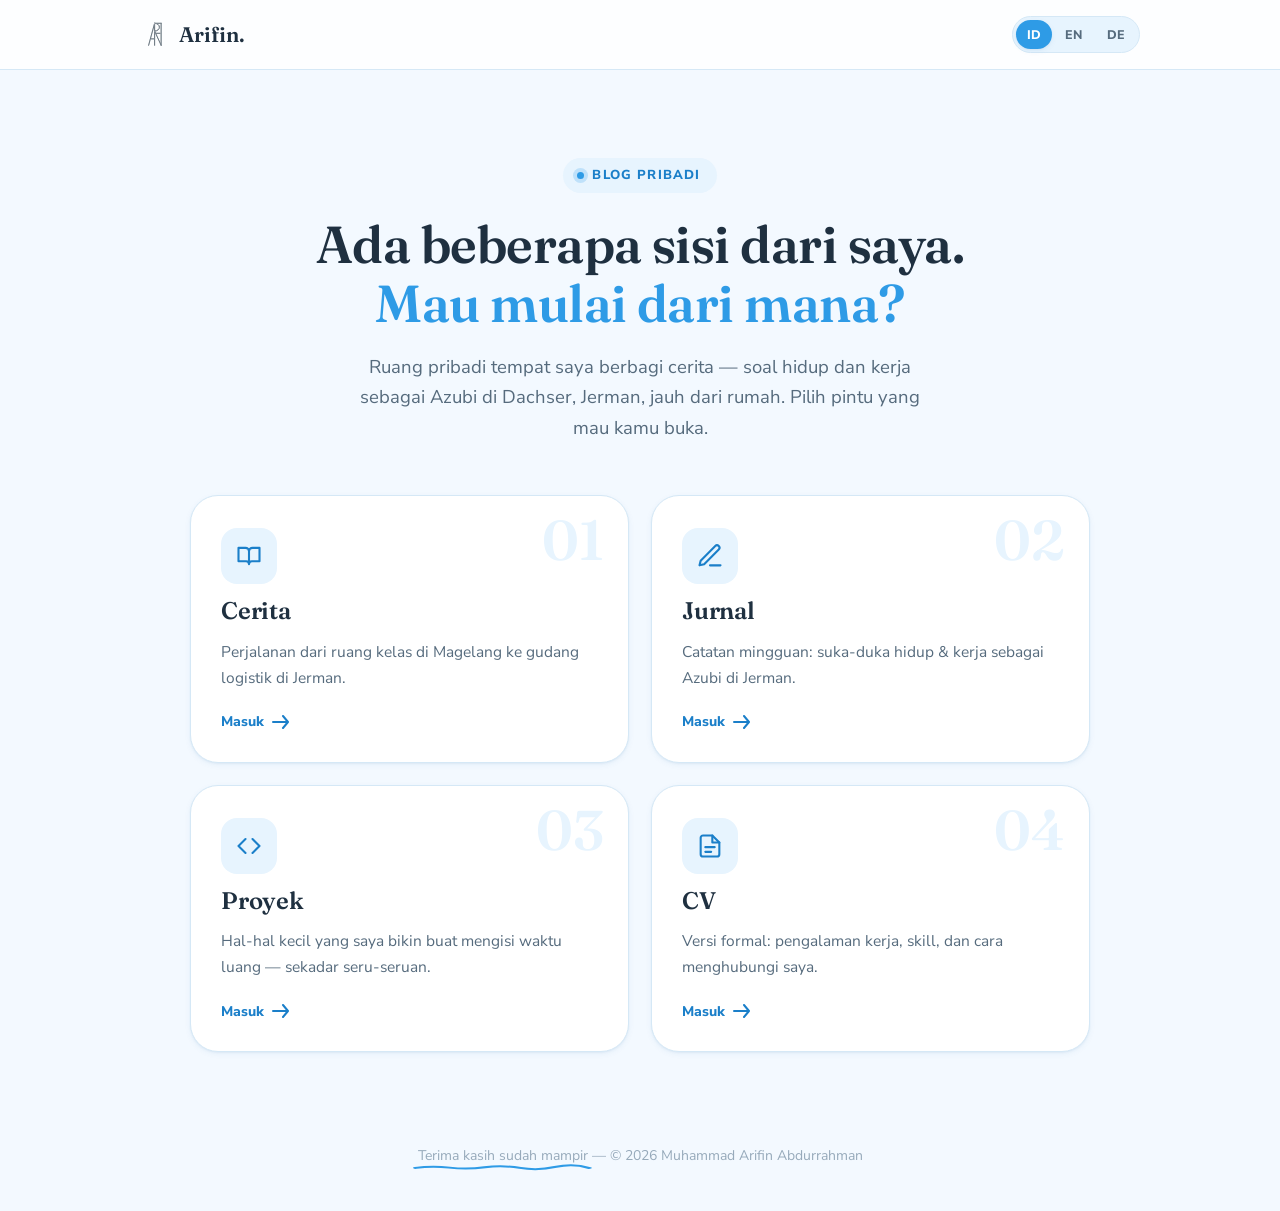
==== commit b0cafc15: "Ubah jadi situs blog personal: beranda-hub + 4 dunia, reframe kata-kata - index.html jadi beranda-hu" ====
--- a/index.html
+++ b/index.html
@@ -3,8 +3,8 @@
 <head>
 <meta charset="UTF-8">
 <meta name="viewport" content="width=device-width, initial-scale=1.0">
-<title>Muhammad Arifin Abdurrahman — CV & Portfolio</title>
-<meta name="description" content="Fachlagerist Trainee di Dachser, sedang belajar jadi Web Developer secara otodidak.">
+<title>Muhammad Arifin Abdurrahman — Beranda</title>
+<meta name="description" content="Blog pribadi Muhammad Arifin: cerita dari Indonesia ke Jerman dan catatan keseharian sebagai Azubi di Dachser.">
 <link rel="icon" type="image/svg+xml" href="assets/arifin-logo.svg">
 <link rel="preconnect" href="https://fonts.googleapis.com">
 <link rel="preconnect" href="https://fonts.gstatic.com" crossorigin>
@@ -33,18 +33,52 @@
     --radius: 28px;
     --radius-sm: 16px;
   }
-
   *, *::before, *::after{ box-sizing: border-box; }
   html{ scroll-behavior: smooth; }
+  body{
+    margin:0; background: var(--cream); color: var(--ink);
+    font-family: 'Nunito Sans', 'Segoe UI', sans-serif; font-size: 17px; line-height: 1.65;
+    overflow-x: hidden; -webkit-font-smoothing: antialiased;
+    min-height: 100vh; display: flex; flex-direction: column;
+  }
+  img{ max-width: 100%; display:block; }
+  a{ color: inherit; }
+  h1,h2,h3{ font-family: 'Fraunces', Georgia, serif; font-weight: 600; line-height: 1.12; margin: 0 0 .5em; letter-spacing: -0.01em; color: var(--ink); }
+  p{ margin: 0 0 1em; color: var(--ink-soft); }
+  .wrap{ max-width: 1080px; margin: 0 auto; padding: 0 40px; width: 100%; }
+
+  .eyebrow{
+    display:inline-flex; align-items:center; gap:8px;
+    font-family:'Nunito Sans',sans-serif; font-weight: 800; font-size: 13px;
+    letter-spacing: .09em; text-transform: uppercase; color: var(--coral-dark);
+    background: var(--coral-wash); padding: 7px 16px 7px 14px; border-radius: 999px; margin-bottom: 22px;
+  }
+  .eyebrow .dot{ width:7px;height:7px;border-radius:50%;background:var(--coral); box-shadow: 0 0 0 4px var(--coral-light); animation: pulse 2.2s ease-in-out infinite; }
+  @keyframes pulse{ 0%,100%{ transform: scale(1); } 50%{ transform: scale(1.35); } }
+
+  .squiggle-wrap{ position:relative; display:inline-block; }
+  .squiggle-wrap svg{ position:absolute; left:-2%; right:-2%; bottom:-.12em; width:104%; height:.3em; overflow:visible; }
+  .squiggle-wrap path{ fill:none; stroke: var(--coral); stroke-width: 6; stroke-linecap: round; }
+
+  /* ---------- nav ---------- */
+  nav{
+    position: sticky; top:0; z-index: 100;
+    background: rgba(255,255,255,0.82);
+    backdrop-filter: blur(10px) saturate(140%); -webkit-backdrop-filter: blur(10px) saturate(140%);
+    border-bottom: 1px solid var(--line);
+  }
+  .nav-inner{ max-width: 1080px; margin:0 auto; padding: 16px 40px; display:flex; align-items:center; justify-content:space-between; }
+  .brand{ font-family:'Fraunces',serif; font-weight:600; font-size: 21px; display:flex; align-items:center; gap:10px; text-decoration:none; }
+  .brand .brand-logo{ height:32px; width:auto; flex-shrink:0; display:block; transition: transform .6s var(--bounce); }
+  .brand .brand-logo .lg-outer{ stroke: var(--ink); }
+  .brand:hover .brand-logo{ transform: rotate(-6deg) scale(1.06); }
+  .lang-switch{ display:flex; gap:2px; background:var(--coral-wash); border:1px solid var(--line); border-radius:999px; padding:3px; }
+  .lang-switch button{ border:none; background:none; cursor:pointer; font-family:'Nunito Sans',sans-serif; font-weight:800; font-size:12.5px; letter-spacing:.02em; color:var(--ink-soft); padding:6px 11px; border-radius:999px; transition: color .25s var(--ease), background .3s var(--ease), transform .3s var(--bounce); }
+  .lang-switch button.active{ background:var(--coral); color:var(--white); box-shadow:var(--shadow-sm); }
+  .lang-switch button:hover:not(.active){ color:var(--coral-dark); transform: translateY(-1px); }
 
   /* ---------- intro / opening ---------- */
-  #intro{
-    position: fixed; inset: 0; z-index: 9999;
-    background: #ffffff;
-    display: flex; flex-direction: column; align-items: center; justify-content: center;
-    font-family: 'Fraunces', Georgia, serif;
-    animation: intro-out .7s var(--ease) forwards 3.2s;
-  }
+  #intro{ position: fixed; inset: 0; z-index: 9999; background: #ffffff; display: flex; flex-direction: column; align-items: center; justify-content: center; font-family: 'Fraunces', Georgia, serif; animation: intro-out .7s var(--ease) forwards 3.2s; }
   #intro.skip{ animation: intro-out .45s var(--ease) forwards; }
   @keyframes intro-out{ to{ opacity:0; visibility:hidden; pointer-events:none; } }
   .intro-inner{ display:flex; flex-direction:column; align-items:center; gap:26px; }
@@ -52,23 +86,9 @@
   .intro-tag{ display:flex; flex-direction:column; align-items:center; gap:14px; }
   .intro-rule{ width:120px; height:1px; background: var(--ink); opacity:.4; transform:scaleX(0); transform-origin:center; animation: ai-linegrow .6s cubic-bezier(.65,0,.35,1) forwards 1.9s; }
   .intro-name{ font-weight:500; font-size:16px; letter-spacing:6px; color: var(--ink); text-transform:uppercase; opacity:0; animation: ai-nameup .8s cubic-bezier(.2,.7,.2,1) forwards 2.05s; }
-  .intro-skip{
-    position:absolute; bottom:34px; right:34px;
-    border:1px solid var(--line); background:transparent; color:var(--ink-faint);
-    font-family:'Nunito Sans',sans-serif; font-weight:800; font-size:12px; letter-spacing:2px; text-transform:uppercase;
-    padding:9px 20px; border-radius:999px; cursor:pointer;
-    opacity:0; animation: ai-fadein .5s ease forwards 1.4s;
-    transition: color .25s var(--ease), border-color .25s var(--ease);
-  }
+  .intro-skip{ position:absolute; bottom:34px; right:34px; border:1px solid var(--line); background:transparent; color:var(--ink-faint); font-family:'Nunito Sans',sans-serif; font-weight:800; font-size:12px; letter-spacing:2px; text-transform:uppercase; padding:9px 20px; border-radius:999px; cursor:pointer; opacity:0; animation: ai-fadein .5s ease forwards 1.4s; transition: color .25s var(--ease), border-color .25s var(--ease); }
   .intro-skip:hover{ color: var(--coral-dark); border-color: var(--coral-light); }
-  .intro-sound{
-    position:absolute; bottom:34px; left:34px;
-    width:42px; height:42px; border-radius:50%;
-    border:1px solid var(--line); background:transparent; cursor:pointer;
-    font-size:16px; line-height:1; display:flex; align-items:center; justify-content:center;
-    opacity:0; animation: ai-fadein .5s ease forwards 1.4s;
-    transition: border-color .25s var(--ease), transform .3s var(--bounce);
-  }
+  .intro-sound{ position:absolute; bottom:34px; left:34px; width:42px; height:42px; border-radius:50%; border:1px solid var(--line); background:transparent; cursor:pointer; font-size:16px; line-height:1; display:flex; align-items:center; justify-content:center; opacity:0; animation: ai-fadein .5s ease forwards 1.4s; transition: border-color .25s var(--ease), transform .3s var(--bounce); }
   .intro-sound:hover{ border-color: var(--coral-light); transform: scale(1.08); }
   .ai-stroke{ stroke-dasharray:1; stroke-dashoffset:1; animation: ai-draw .62s cubic-bezier(.65,0,.35,1) forwards; }
   .ai-inline{ opacity:0; animation: ai-fadein .55s ease forwards 1.55s; }
@@ -76,364 +96,56 @@
   @keyframes ai-fadein{ to{ opacity:1; } }
   @keyframes ai-nameup{ from{ opacity:0; transform:translateY(10px); letter-spacing:14px; } to{ opacity:1; transform:translateY(0); letter-spacing:6px; } }
   @keyframes ai-linegrow{ from{ transform:scaleX(0); } to{ transform:scaleX(1); } }
-  @media (prefers-reduced-motion: reduce){
-    #intro{ display:none !important; }
-  }
-  body{
-    margin:0;
-    background: var(--cream);
-    color: var(--ink);
-    font-family: 'Nunito Sans', 'Segoe UI', sans-serif;
-    font-size: 17px;
-    line-height: 1.65;
-    overflow-x: hidden;
-    -webkit-font-smoothing: antialiased;
-  }
-  img{ max-width: 100%; display:block; }
-  a{ color: inherit; }
-  h1,h2,h3,h4{
-    font-family: 'Fraunces', Georgia, serif;
-    font-weight: 600;
-    line-height: 1.12;
-    margin: 0 0 .5em;
-    letter-spacing: -0.01em;
-    color: var(--ink);
-  }
-  p{ margin: 0 0 1em; color: var(--ink-soft); }
-  section{ position: relative; }
-  .wrap{
-    max-width: 1160px;
-    margin: 0 auto;
-    padding: 0 40px;
-  }
-  .eyebrow{
-    display:inline-flex;
-    align-items:center;
-    gap:8px;
-    font-family:'Nunito Sans',sans-serif;
-    font-weight: 800;
-    font-size: 13px;
-    letter-spacing: .09em;
-    text-transform: uppercase;
-    color: var(--coral-dark);
-    background: var(--coral-wash);
-    padding: 7px 16px 7px 14px;
-    border-radius: 999px;
-    margin-bottom: 22px;
-  }
-  .eyebrow .dot{
-    width:7px;height:7px;border-radius:50%;background:var(--coral);
-    box-shadow: 0 0 0 4px var(--coral-light);
-    animation: pulse 2.2s ease-in-out infinite;
-  }
-  @keyframes pulse{
-    0%,100%{ transform: scale(1); }
-    50%{ transform: scale(1.35); }
-  }
-
-  /* squiggle underline */
-  .squiggle-wrap{ position:relative; display:inline-block; }
-  .squiggle-wrap svg{
-    position:absolute;
-    left:-2%; right:-2%; bottom:-.12em;
-    width:104%; height:.3em;
-    overflow:visible;
-  }
-  .squiggle-wrap path{
-    fill:none;
-    stroke: var(--coral);
-    stroke-width: 6;
-    stroke-linecap: round;
-  }
-
-  /* ---------- nav ---------- */
-  nav{
-    position: sticky; top:0; z-index: 100;
-    background: rgba(255,255,255,0.82);
-    backdrop-filter: blur(10px) saturate(140%);
-    -webkit-backdrop-filter: blur(10px) saturate(140%);
-    border-bottom: 1px solid var(--line);
-  }
-  .nav-inner{
-    max-width: 1160px; margin:0 auto; padding: 16px 40px;
-    display:flex; align-items:center; justify-content:space-between;
-  }
-  .brand{
-    font-family:'Fraunces',serif; font-weight:600; font-size: 21px;
-    display:flex; align-items:center; gap:10px; text-decoration:none;
-  }
-  .brand .brand-logo{
-    height:32px; width:auto; flex-shrink:0; display:block;
-    transition: transform .6s var(--bounce);
-  }
-  .brand .brand-logo .lg-outer{ stroke: var(--ink); }
-  .brand:hover .brand-logo{ transform: rotate(-6deg) scale(1.06); }
-  .nav-right{ display:flex; align-items:center; gap:16px; }
-  .nav-links{ display:flex; gap: 6px; align-items:center; list-style:none; margin:0; padding:0; }
-  .nav-links a{
-    text-decoration:none; font-weight:700; font-size:15px; color: var(--ink-soft);
-    padding: 9px 16px; border-radius: 999px;
-    transition: color .25s var(--ease), background .25s var(--ease), transform .3s var(--bounce);
-  }
-  .nav-links a:hover{ color: var(--coral-dark); background: var(--coral-wash); transform: translateY(-2px); }
-  .nav-toggle{ display:none; background:none; border:none; cursor:pointer; padding:8px; }
-  .nav-toggle span{ display:block; width:24px; height:3px; background:var(--ink); border-radius:3px; margin:5px 0; transition: transform .3s var(--bounce), opacity .2s; }
-
-  /* language switch */
-  .lang-switch{
-    display:flex; gap:2px; background:var(--coral-wash);
-    border:1px solid var(--line); border-radius:999px; padding:3px;
-  }
-  .lang-switch button{
-    border:none; background:none; cursor:pointer;
-    font-family:'Nunito Sans',sans-serif; font-weight:800; font-size:12.5px; letter-spacing:.02em;
-    color:var(--ink-soft); padding:6px 11px; border-radius:999px;
-    transition: color .25s var(--ease), background .3s var(--ease), transform .3s var(--bounce);
-  }
-  .lang-switch button.active{ background:var(--coral); color:var(--white); box-shadow:var(--shadow-sm); }
-  .lang-switch button:hover:not(.active){ color:var(--coral-dark); transform: translateY(-1px); }
-
-  /* ---------- buttons ---------- */
-  .btn{
-    display:inline-flex; align-items:center; gap:10px;
-    font-family:'Nunito Sans',sans-serif; font-weight:800; font-size:16px;
-    padding: 15px 28px; border-radius: 999px; text-decoration:none;
-    cursor:pointer; border: none;
-    transition: transform .45s var(--bounce), box-shadow .45s var(--bounce), background .3s var(--ease);
-  }
-  .btn-primary{ background: var(--coral); color: var(--white); box-shadow: var(--shadow-md); }
-  .btn-primary:hover{ transform: translateY(-5px) scale(1.035) rotate(-1deg); box-shadow: var(--shadow-lg); background: var(--coral-dark); }
-  .btn-ghost{ background: var(--white); color: var(--ink); border: 2px solid var(--line); }
-  .btn-ghost:hover{ transform: translateY(-5px) scale(1.035) rotate(1deg); box-shadow: var(--shadow-md); border-color: var(--coral-light); }
-
-  /* ---------- hero ---------- */
-  .hero{ padding: 96px 0 80px; overflow:hidden; }
-  .hero-grid{
-    display:grid; grid-template-columns: 1.05fr .95fr; gap: 56px; align-items:center;
-  }
-  .hero h1{ font-size: 58px; margin-bottom: 18px; }
-  .hero h1 .name-accent{ color: var(--coral); }
-  .hero .role{
-    font-family:'Fraunces',serif; font-style: italic; font-weight: 500;
-    font-size: 24px; color: var(--ink-soft); margin-bottom: 24px;
-  }
-  .hero .lede{ font-size: 18px; max-width: 490px; margin-bottom: 34px; }
-  .hero-ctas{ display:flex; gap:16px; flex-wrap:wrap; }
-
-  .photo-stage{ position:relative; perspective: 1200px; }
-  .photo-card{
-    position:relative; border-radius: var(--radius);
-    overflow:hidden; box-shadow: var(--shadow-lg);
-    transform-style: preserve-3d;
-    transition: transform .5s var(--ease), box-shadow .5s var(--ease);
-    background: var(--white);
-    will-change: transform;
-  }
-  .photo-card img{ width:100%; height:100%; object-fit:cover; display:block; }
-  .photo-card .sheen{
-    position:absolute; inset:0; pointer-events:none;
-    background: radial-gradient(420px circle at var(--mx,50%) var(--my,50%), rgba(255,255,255,.35), transparent 60%);
-    opacity:0; transition: opacity .35s var(--ease);
-  }
-  .photo-card:hover .sheen{ opacity:1; }
-  .hero .photo-card{ aspect-ratio: 3/4; max-width: 420px; margin: 0 auto; }
-
-  .float-badge{
-    position:absolute; background: var(--white); border-radius: 18px;
-    padding: 12px 18px; box-shadow: var(--shadow-md);
-    display:flex; align-items:center; gap:10px; font-weight:800; font-size:14px;
-    animation: bob 4.5s ease-in-out infinite;
-  }
-  .float-badge img{ width:26px; height:26px; border-radius:6px; object-fit:contain; }
-  .badge-dachser{ left:-8%; bottom:10%; animation-delay: .3s; }
-  .badge-learning{ right:-6%; top:8%; animation-delay: 1.1s; color: var(--coral-dark); }
-  @keyframes bob{ 0%,100%{ transform: translateY(0) rotate(-2deg); } 50%{ transform: translateY(-10px) rotate(1deg); } }
+  @media (prefers-reduced-motion: reduce){ #intro{ display:none !important; } }
 
   /* ---------- reveal ---------- */
-  .reveal{ opacity:0; transform: translateY(28px); transition: opacity .7s var(--ease), transform .8s var(--bounce); }
+  .reveal{ opacity:0; transform: translateY(24px); transition: opacity .7s var(--ease), transform .8s var(--bounce); }
   .reveal.in{ opacity:1; transform: translateY(0); }
-  .reveal-pop{ opacity:0; transform: translateY(20px) scale(.9); transition: opacity .6s var(--ease), transform .7s var(--bounce); }
-  .reveal-pop.in{ opacity:1; transform: translateY(0) scale(1); }
-
-  /* ---------- section headers ---------- */
-  .section-head{ max-width: 620px; margin-bottom: 52px; }
-  .section-head h2{ font-size: 42px; }
-  section.alt{ background: var(--cream-3); }
-  section .wrap{ padding-top: 100px; padding-bottom: 100px; }
-
-  /* ---------- tentang ---------- */
-  .tentang-grid{ display:grid; grid-template-columns: .8fr 1.2fr; gap: 64px; align-items:center; }
-  .tentang-photo .photo-card{ aspect-ratio: 3/4; max-width: 340px; margin-left:auto; margin-right:auto; }
-  .tentang-photo .photo-card img{ object-fit: contain; background: linear-gradient(160deg, var(--cream-2), var(--white)); padding: 18px; }
-  .tentang-text p{ font-size: 17.5px; }
-  .path-row{
-    display:flex; flex-wrap:wrap; gap:0; align-items:center; margin: 30px 0 6px;
-  }
-  .path-step{
-    display:flex; align-items:center; gap:10px; background: var(--white); border:1px solid var(--line);
-    padding: 10px 16px; border-radius: 999px; font-weight:800; font-size:14px; color: var(--ink-soft);
-    box-shadow: var(--shadow-sm); transition: transform .4s var(--bounce), color .3s, border-color .3s;
-  }
-  .path-step:hover{ transform: translateY(-4px) scale(1.05); color: var(--coral-dark); border-color: var(--coral-light); }
-  .path-arrow{ width: 34px; height: 14px; flex-shrink:0; margin: 0 2px; }
-  .path-arrow path{ stroke: var(--ink-faint); stroke-width: 2.4; fill:none; stroke-linecap:round; }
-
-  /* ---------- skills ---------- */
-  .skills-grid{ display:grid; grid-template-columns: repeat(2,1fr); gap: 22px; }
-  .skill-card{
-    background: var(--white); border-radius: var(--radius); padding: 30px 30px 28px;
-    box-shadow: var(--shadow-sm); border: 1px solid var(--line);
+
+  /* ---------- hub ---------- */
+  main{ flex: 1 0 auto; }
+  .hub{ padding: 88px 0 72px; }
+  .hub-head{ max-width: 720px; margin: 0 auto 52px; text-align:center; }
+  .hub-head h1{ font-size: 52px; margin-bottom: 20px; }
+  .hub-head h1 .accent{ color: var(--coral); }
+  .hub-head .lede{ font-size: 18.5px; max-width: 560px; margin: 0 auto; }
+  .worlds{ display:grid; grid-template-columns: repeat(2, 1fr); gap: 22px; max-width: 900px; margin: 0 auto; }
+  .world-card{
+    display:flex; flex-direction:column; gap:14px; position:relative; overflow:hidden;
+    background:var(--white); border:1px solid var(--line); border-radius: var(--radius);
+    padding: 32px 30px 28px; text-decoration:none; color:inherit; box-shadow: var(--shadow-sm);
     transition: transform .5s var(--bounce), box-shadow .5s var(--bounce), border-color .3s;
   }
-  .skill-card:hover{ transform: translateY(-8px) rotate(-.6deg); box-shadow: var(--shadow-lg); border-color: transparent; }
-  .skill-top{ display:flex; align-items:center; gap:16px; margin-bottom: 16px; }
-  .skill-icon{
-    width:52px; height:52px; border-radius: 16px; background: var(--coral-wash);
-    display:flex; align-items:center; justify-content:center; flex-shrink:0;
-    transition: transform .5s var(--bounce), background .3s;
-  }
-  .skill-card:hover .skill-icon{ transform: rotate(-8deg) scale(1.08); background: var(--coral-light); }
-  .skill-icon svg{ width:26px; height:26px; stroke: var(--coral-dark); fill:none; stroke-width:1.8; stroke-linecap:round; stroke-linejoin:round; }
-  .skill-top h3{ font-size: 20px; margin:0; }
-  .skill-level{
-    display:inline-flex; align-items:center; gap:8px; font-size:13px; font-weight:800;
-    padding: 5px 13px; border-radius: 999px; letter-spacing:.02em;
-  }
-  .level-mahir{ background: #eaf3e6; color: #4c7a3c; }
-  .level-belajar{ background: var(--coral-wash); color: var(--coral-dark); }
-  .level-belajar .lvl-dot{ animation: pulse 1.6s ease-in-out infinite; }
-  .lvl-dot{ width:6px; height:6px; border-radius:50%; background:currentColor; }
-
-  /* ---------- pengalaman timeline ---------- */
-  .timeline{ position:relative; margin-top: 20px; }
-  .timeline::before{
-    content:""; position:absolute; left: 27px; top:8px; bottom:8px; width:3px;
-    background: repeating-linear-gradient(to bottom, var(--coral-light) 0 10px, transparent 10px 18px);
-    border-radius: 3px;
-  }
-  .tl-item{ position:relative; padding-left: 76px; margin-bottom: 48px; }
-  .tl-item:last-child{ margin-bottom:0; }
-  .tl-dot{
-    position:absolute; left: 12px; top: 4px; width: 32px; height:32px; border-radius:50%;
-    background: var(--white); border: 3px solid var(--coral); display:flex; align-items:center; justify-content:center;
-    box-shadow: var(--shadow-sm);
-    transition: transform .5s var(--bounce);
-  }
-  .tl-dot.now{ background: var(--coral); }
-  .tl-item.in .tl-dot{ transform: scale(1.15); }
-  .tl-dot .core{ width:8px; height:8px; border-radius:50%; background: var(--coral); }
-  .tl-dot.now .core{ background: var(--white); }
-  .tl-card{
-    background: var(--white); border-radius: var(--radius-sm); padding: 26px 28px;
-    box-shadow: var(--shadow-sm); border: 1px solid var(--line);
-    display:grid; grid-template-columns: 1fr; gap: 18px;
-    transition: box-shadow .4s var(--ease), transform .4s var(--bounce);
-  }
-  .tl-card:hover{ box-shadow: var(--shadow-md); transform: translateY(-3px); }
-  .tl-card.has-media{ grid-template-columns: 1.4fr 1fr; align-items:center; }
-  .tl-badge-row{ display:flex; align-items:center; gap:12px; margin-bottom:6px; flex-wrap:wrap; }
-  .tl-tag{
-    font-size:12.5px; font-weight:800; text-transform:uppercase; letter-spacing:.06em;
-    padding: 4px 12px; border-radius:999px; background: var(--coral-wash); color: var(--coral-dark);
-  }
-  .tl-tag.ongoing{ background: #eaf3e6; color:#4c7a3c; }
-  .tl-time{ font-size: 13.5px; color: var(--ink-faint); font-weight:700; }
-  .tl-card h3{ font-size: 22px; margin: 0 0 4px; }
-  .tl-org{ font-weight:700; color: var(--ink-soft); font-size:15px; margin-bottom:10px; }
-  .tl-card p{ margin-bottom:0; font-size:15.5px; }
-  .tl-media{
-    border-radius: var(--radius-sm); overflow:hidden; box-shadow: var(--shadow-sm);
-    aspect-ratio: 16/10; position:relative;
-    transition: transform .5s var(--bounce);
-  }
-  .tl-media:hover{ transform: rotate(-1.5deg) scale(1.03); }
-  .tl-media img{ width:100%; height:100%; object-fit:cover; }
-  .tl-logo-chip{
-    position:absolute; bottom:10px; right:10px; background:#fff; border-radius:10px; padding:5px 9px;
-    box-shadow: var(--shadow-sm); display:flex; align-items:center;
-  }
-  .tl-logo-chip img{ height:16px; width:auto; object-fit:contain; }
-
-  /* ---------- personal ---------- */
-  .personal-grid{ display:grid; grid-template-columns: 1.1fr 1fr; gap: 30px; align-items:stretch; }
-  .games-card, .jog-card{
-    background: var(--white); border-radius: var(--radius); padding: 34px;
-    box-shadow: var(--shadow-sm); border:1px solid var(--line);
-    transition: transform .5s var(--bounce), box-shadow .4s;
-  }
-  .games-card:hover, .jog-card:hover{ box-shadow: var(--shadow-lg); transform: translateY(-6px); }
-  .game-list{ list-style:none; margin: 18px 0 0; padding:0; display:flex; flex-direction:column; gap:14px; }
-  .game-list li{
-    display:flex; align-items:center; gap:14px; padding: 12px 14px; border-radius: 14px;
-    background: var(--cream-3); font-weight:700; font-size:15.5px;
-    transition: transform .4s var(--bounce), background .3s;
-  }
-  .game-list li:hover{ transform: translateX(8px) rotate(.4deg); background: var(--coral-wash); }
-  .game-emoji-icon{ width:36px; height:36px; border-radius:10px; background: var(--white); display:flex; align-items:center; justify-content:center; flex-shrink:0; box-shadow: var(--shadow-sm); }
-  .game-emoji-icon svg{ width:20px; height:20px; stroke: var(--coral-dark); fill:none; stroke-width:1.8; stroke-linecap:round; stroke-linejoin:round; }
-  .jog-card .run-icon{ width:64px; height:64px; border-radius:18px; background: var(--coral-wash); display:flex; align-items:center; justify-content:center; margin-bottom:18px; }
-  .jog-card .run-icon svg{ width:34px; height:34px; stroke: var(--coral-dark); fill:none; stroke-width:1.7; }
-  .run-icon{ animation: joggle 2.6s ease-in-out infinite; }
-  @keyframes joggle{ 0%,100%{ transform: translateY(0) rotate(0); } 50%{ transform: translateY(-6px) rotate(-4deg); } }
-
-  /* ---------- kontak ---------- */
-  .kontak{
-    background: linear-gradient(160deg, var(--coral) 0%, var(--coral-dark) 100%);
-    border-radius: 40px; margin: 0 40px 100px; padding: 76px 60px;
-    color: var(--white); text-align:center; position:relative; overflow:hidden;
-  }
-  .kontak::before, .kontak::after{
-    content:""; position:absolute; border-radius:50%; background: rgba(255,255,255,.08);
-  }
-  .kontak::before{ width:320px; height:320px; top:-140px; left:-100px; }
-  .kontak::after{ width:220px; height:220px; bottom:-100px; right:-60px; }
-  .kontak h2{ color: var(--white); font-size: 44px; position:relative; }
-  .kontak p{ color: rgba(255,255,255,.92); font-size:18px; max-width:520px; margin:0 auto 34px; position:relative; }
-  .kontak-links{ display:flex; gap:18px; justify-content:center; flex-wrap:wrap; position:relative; }
-  .kontak-links a{
-    background: rgba(255,255,255,.14); border: 2px solid rgba(255,255,255,.5);
-    padding: 15px 26px; border-radius: 999px; text-decoration:none; font-weight:800;
-    display:flex; align-items:center; gap:10px;
-    transition: transform .45s var(--bounce), background .3s;
-    backdrop-filter: blur(4px);
-  }
-  .kontak-links a:hover{ transform: translateY(-5px) scale(1.04) rotate(-1deg); background: rgba(255,255,255,.26); }
-  .kontak-links svg{ width:20px; height:20px; stroke: var(--white); fill:none; stroke-width:1.8; }
-
-  footer{ text-align:center; padding: 0 0 48px; color: var(--ink-faint); font-size: 14px; }
+  .world-card:hover{ transform: translateY(-8px); box-shadow: var(--shadow-lg); border-color: transparent; }
+  .world-num{ position:absolute; top:16px; right:24px; font-family:'Fraunces',serif; font-size:56px; font-weight:600; color:var(--coral-wash); line-height:1; pointer-events:none; transition: color .3s; }
+  .world-card:hover .world-num{ color:var(--coral-light); }
+  .world-icon{ width:56px; height:56px; border-radius:16px; background:var(--coral-wash); display:flex; align-items:center; justify-content:center; transition: background .3s, transform .5s var(--bounce); }
+  .world-card:hover .world-icon{ background:var(--coral-light); transform: rotate(-6deg) scale(1.08); }
+  .world-icon svg{ width:28px; height:28px; stroke:var(--coral-dark); fill:none; stroke-width:1.8; stroke-linecap:round; stroke-linejoin:round; }
+  .world-card h3{ font-size: 24px; margin:0; }
+  .world-card p{ margin:0; font-size:15.5px; }
+  .world-go{ margin-top:6px; display:inline-flex; align-items:center; gap:8px; font-weight:800; font-size:14px; color:var(--coral-dark); }
+  .world-go svg{ width:18px; height:14px; stroke:currentColor; fill:none; stroke-width:2; stroke-linecap:round; stroke-linejoin:round; transition: transform .3s var(--ease); }
+  .world-card:hover .world-go svg{ transform: translateX(5px); }
+  .world-card.soon .world-tag{ position:absolute; top:20px; left:30px; }
+  .soon-badge{ font-size:11px; font-weight:800; text-transform:uppercase; letter-spacing:.06em; color:var(--ink-faint); background:var(--cream-3); border:1px solid var(--line); padding:3px 10px; border-radius:999px; }
+
+  /* ---------- footer ---------- */
+  footer{ flex-shrink:0; text-align:center; padding: 20px 0 44px; color: var(--ink-faint); font-size: 14px; }
   footer .squiggle-wrap svg{ height:.28em; }
 
   /* ---------- responsive ---------- */
-  @media (max-width: 980px){
+  @media (max-width: 900px){
     .wrap{ padding: 0 24px; }
-    .hero-grid, .tentang-grid, .personal-grid{ grid-template-columns: 1fr; }
-    .tentang-grid{ gap: 40px; }
-    .tentang-photo .photo-card, .hero .photo-card{ max-width: 300px; }
-    .skills-grid{ grid-template-columns: 1fr; }
-    .tl-card.has-media{ grid-template-columns: 1fr; }
-    .hero h1{ font-size: 40px; }
-    .section-head h2{ font-size: 32px; }
-    .nav-links{
-      position:fixed; top:68px; left:16px; right:16px; background: var(--white);
-      flex-direction:column; align-items:stretch; padding: 12px; border-radius: 20px;
-      box-shadow: var(--shadow-lg); display:none; border:1px solid var(--line);
-    }
-    .nav-links.open{ display:flex; }
-    .nav-links a{ text-align:center; }
-    .nav-toggle{ display:block; }
-    .kontak{ margin: 0 16px 70px; padding: 56px 26px; border-radius: 28px; }
-    .float-badge{ display:none; }
+    .nav-inner{ padding: 14px 24px; }
+    .worlds{ grid-template-columns: 1fr; max-width: 460px; }
+    .hub-head h1{ font-size: 38px; }
   }
   @media (max-width: 560px){
     body{ font-size:16px; }
-    .hero{ padding: 56px 0 60px; }
-    .hero h1{ font-size: 32px; }
-    .hero .role{ font-size:19px; }
-    section .wrap{ padding-top: 64px; padding-bottom: 64px; }
-    .kontak h2{ font-size: 30px; }
-    .nav-inner{ padding: 14px 24px; }
+    .hub{ padding: 52px 0 48px; }
+    .hub-head h1{ font-size: 31px; }
     .lang-switch button{ padding:5px 9px; font-size:12px; }
-    .nav-right{ gap:10px; }
   }
 </style>
 </head>
@@ -474,7 +186,7 @@
 
 <nav>
   <div class="nav-inner">
-    <a href="#hero" class="brand">
+    <a href="index.html" class="brand">
       <svg class="brand-logo" viewBox="0 0 210 230" aria-label="Arifin">
         <g class="lg-outer" fill="none" stroke="#161412" stroke-linecap="round" stroke-linejoin="round" stroke-width="6.5">
           <line x1="105" y1="38" x2="105" y2="196"></line>
@@ -499,490 +211,105 @@
       </svg>
       Arifin.
     </a>
-    <div class="nav-right">
-      <ul class="nav-links" id="navLinks">
-        <li><a href="#tentang" data-i18n="nav_about">Tentang</a></li>
-        <li><a href="#skill" data-i18n="nav_skill">Skill</a></li>
-        <li><a href="#pengalaman" data-i18n="nav_exp">Pengalaman</a></li>
-        <li><a href="#personal" data-i18n="nav_free">Waktu Luang</a></li>
-        <li><a href="#kontak" data-i18n="nav_contact">Kontak</a></li>
-      </ul>
-      <div class="lang-switch" id="langSwitch">
-        <button type="button" data-lang="id" class="active">ID</button>
-        <button type="button" data-lang="en">EN</button>
-        <button type="button" data-lang="de">DE</button>
-      </div>
-      <button class="nav-toggle" id="navToggle" aria-label="Menu">
-        <span></span><span></span><span></span>
-      </button>
+    <div class="lang-switch" id="langSwitch">
+      <button type="button" data-lang="id" class="active">ID</button>
+      <button type="button" data-lang="en">EN</button>
+      <button type="button" data-lang="de">DE</button>
     </div>
   </div>
 </nav>
 
-<section class="hero" id="hero">
-  <div class="wrap hero-grid">
-    <div>
-      <span class="eyebrow"><span class="dot"></span><span data-i18n="hero_eyebrow">Halo, saya —</span></span>
-      <h1>Muhammad Arifin<br><span class="name-accent">Abdurrahman</span></h1>
-      <p class="role">Fachlagerist Trainee @ Dachser</p>
-      <p class="lede" data-i18n="hero_lede">
-        Sehari-hari mengurus logistik gudang di Jerman lewat program Ausbildung.
-        Di waktu senggang, saya sedang
-        <span class="squiggle-wrap">belajar jadi Web Developer
-          <svg viewBox="0 0 200 12" preserveAspectRatio="none"><path d="M2 9 Q 20 2 40 8 T 80 7 T 120 9 T 160 6 T 198 9"/></svg>
-        </span> — otodidak, pelan-pelan, dibantu AI. Situs ini sendiri adalah salah satu buktinya.
-      </p>
-      <div class="hero-ctas">
-        <a href="#tentang" class="btn btn-primary" data-i18n="hero_cta1">Kenalan lebih jauh</a>
-        <a href="#kontak" class="btn btn-ghost" data-i18n="hero_cta2">Hubungi saya</a>
+<main>
+  <section class="hub">
+    <div class="wrap">
+      <div class="hub-head reveal">
+        <span class="eyebrow"><span class="dot"></span><span data-i18n="hub_eyebrow">Blog pribadi</span></span>
+        <h1 data-i18n="hub_h1">Ada beberapa sisi dari saya.<br><span class="accent">Mau mulai dari mana?</span></h1>
+        <p class="lede" data-i18n="hub_lede">Ruang pribadi tempat saya berbagi cerita — soal hidup dan kerja sebagai Azubi di Dachser, Jerman, jauh dari rumah. Pilih pintu yang mau kamu buka.</p>
+      </div>
+
+      <div class="worlds">
+        <a href="cerita.html" class="world-card reveal">
+          <span class="world-num">01</span>
+          <span class="world-icon"><svg viewBox="0 0 24 24"><path d="M3 5h6a3 3 0 013 3v11a2.5 2.5 0 00-2.5-2.5H3zM21 5h-6a3 3 0 00-3 3v11a2.5 2.5 0 012.5-2.5H21z"/></svg></span>
+          <h3 data-i18n="w_cerita_t">Cerita</h3>
+          <p data-i18n="w_cerita_d">Perjalanan dari ruang kelas di Magelang ke gudang logistik di Jerman.</p>
+          <span class="world-go"><span data-i18n="w_enter">Masuk</span><svg viewBox="0 0 18 14"><path d="M1 7h14M11 1l5 6-5 6"/></svg></span>
+        </a>
+
+        <a href="jurnal.html" class="world-card reveal">
+          <span class="world-num">02</span>
+          <span class="world-icon"><svg viewBox="0 0 24 24"><path d="M12 20h9"/><path d="M16.5 3.5a2.1 2.1 0 013 3L7 19l-4 1 1-4z"/></svg></span>
+          <h3 data-i18n="w_jurnal_t">Jurnal</h3>
+          <p data-i18n="w_jurnal_d">Catatan mingguan: suka-duka hidup & kerja sebagai Azubi di Jerman.</p>
+          <span class="world-go"><span data-i18n="w_enter">Masuk</span><svg viewBox="0 0 18 14"><path d="M1 7h14M11 1l5 6-5 6"/></svg></span>
+        </a>
+
+        <a href="proyek.html" class="world-card reveal">
+          <span class="world-num">03</span>
+          <span class="world-icon"><svg viewBox="0 0 24 24"><path d="M9 18l-6-6 6-6M15 6l6 6-6 6"/></svg></span>
+          <h3 data-i18n="w_proyek_t">Proyek</h3>
+          <p data-i18n="w_proyek_d">Hal-hal kecil yang saya bikin buat mengisi waktu luang — sekadar seru-seruan.</p>
+          <span class="world-go"><span data-i18n="w_enter">Masuk</span><svg viewBox="0 0 18 14"><path d="M1 7h14M11 1l5 6-5 6"/></svg></span>
+        </a>
+
+        <a href="cv.html" class="world-card reveal">
+          <span class="world-num">04</span>
+          <span class="world-icon"><svg viewBox="0 0 24 24"><path d="M14 3H6a2 2 0 00-2 2v14a2 2 0 002 2h12a2 2 0 002-2V9z"/><path d="M14 3v6h6M8 13h8M8 17h5"/></svg></span>
+          <h3 data-i18n="w_cv_t">CV</h3>
+          <p data-i18n="w_cv_d">Versi formal: pengalaman kerja, skill, dan cara menghubungi saya.</p>
+          <span class="world-go"><span data-i18n="w_enter">Masuk</span><svg viewBox="0 0 18 14"><path d="M1 7h14M11 1l5 6-5 6"/></svg></span>
+        </a>
       </div>
     </div>
-    <div class="photo-stage">
-      <div class="photo-card reveal-pop in" id="heroPhoto">
-        <img src="assets/profile.jpg" alt="Foto candid Muhammad Arifin Abdurrahman">
-        <div class="sheen"></div>
-      </div>
-      <div class="float-badge badge-dachser">
-        <img src="assets/dachser-logo.jpeg" alt="Logo Dachser">
-        <span data-i18n="badge_dachser">Dachser, Jerman</span>
-      </div>
-      <div class="float-badge badge-learning" data-i18n="badge_learning">
-        &lt;/&gt; sedang belajar coding
-      </div>
-    </div>
-  </div>
-</section>
-
-<section id="tentang" class="alt">
-  <div class="wrap tentang-grid">
-    <div class="tentang-photo reveal">
-      <div class="photo-card">
-        <img src="assets/profile-formal-cutout.png" alt="Foto formal Muhammad Arifin Abdurrahman">
-        <div class="sheen"></div>
-      </div>
-    </div>
-    <div class="tentang-text reveal">
-      <span class="eyebrow"><span class="dot"></span><span data-i18n="about_eyebrow">Tentang saya</span></span>
-      <h2 data-i18n="about_h2">Perjalanan yang nggak lurus-lurus amat, dan menurut saya nggak apa-apa.</h2>
-      <p data-i18n="about_p1">
-        Sebelum ke Jerman, dunia saya adalah ruang kelas. Selama 2 tahun saya mengabdi sebagai pengajar
-        Al-Qur'an di Pondok Pesantren I'dad Mu'allimil Qur'an Al Furqon, Magelang — lalu lanjut 6 bulan
-        mengajar di SMPIT Ihsanul Fikri, Magelang. Dua pengalaman itu yang membentuk cara saya berkomunikasi
-        dan sabar menghadapi proses belajar orang lain.
-      </p>
-      <p data-i18n="about_p2">
-        Sekarang saya sedang menjalani Program Ausbildung sebagai <strong>Fachlagerist</strong> (spesialis
-        logistik gudang) di Dachser. Dunia yang jauh berbeda dari mengajar, tapi tetap soal disiplin dan
-        ketelitian. Di sela-sela itu, saya iseng — lalu jadi serius — belajar web development sendirian,
-        tanpa latar belakang coding formal, dibantu AI sebagai "guru" baru saya. Situs yang sedang Anda
-        baca ini adalah hasilnya sejauh ini.
-      </p>
-      <div class="path-row">
-        <span class="path-step" data-i18n="path_1">Pesantren</span>
-        <svg class="path-arrow" viewBox="0 0 34 14"><path d="M1 7 H30 M23 1 L30 7 L23 13"/></svg>
-        <span class="path-step" data-i18n="path_2">SMPIT</span>
-        <svg class="path-arrow" viewBox="0 0 34 14"><path d="M1 7 H30 M23 1 L30 7 L23 13"/></svg>
-        <span class="path-step" data-i18n="path_3">Dachser, Jerman</span>
-        <svg class="path-arrow" viewBox="0 0 34 14"><path d="M1 7 H30 M23 1 L30 7 L23 13"/></svg>
-        <span class="path-step" data-i18n="path_4">Belajar Coding</span>
-      </div>
-    </div>
-  </div>
-</section>
-
-<section id="skill">
-  <div class="wrap">
-    <div class="section-head reveal">
-      <span class="eyebrow"><span class="dot"></span><span data-i18n="skill_eyebrow">Yang saya bisa</span></span>
-      <h2 data-i18n="skill_h2">Skill, dari gudang sampai keyboard.</h2>
-      <p data-i18n="skill_p">Campuran skill fisik-praktis dari kerja, dan skill baru yang lagi saya rintis pelan-pelan.</p>
-    </div>
-    <div class="skills-grid">
-      <div class="skill-card reveal">
-        <div class="skill-top">
-          <div class="skill-icon"><svg viewBox="0 0 24 24"><path d="M3 17h4v-6H3zM7 17V9l6-3v11M13 9h4l4 4v4h-8"/><circle cx="7" cy="19" r="1.6"/><circle cx="17" cy="19" r="1.6"/></svg></div>
-          <h3 data-i18n="skill_forklift">Mengoperasikan Forklift (Stapler)</h3>
-        </div>
-        <span class="skill-level level-mahir"><span class="lvl-dot"></span><span data-i18n="level_mahir">Mahir</span></span>
-      </div>
-      <div class="skill-card reveal">
-        <div class="skill-top">
-          <div class="skill-icon"><svg viewBox="0 0 24 24"><rect x="3" y="4" width="18" height="13" rx="2"/><path d="M8 21h8M12 17v4"/></svg></div>
-          <h3 data-i18n="skill_office">Microsoft Office</h3>
-        </div>
-        <span class="skill-level level-mahir"><span class="lvl-dot"></span><span data-i18n="level_mahir">Mahir</span></span>
-      </div>
-      <div class="skill-card reveal">
-        <div class="skill-top">
-          <div class="skill-icon"><svg viewBox="0 0 24 24"><path d="M9 18l-6-6 6-6M15 6l6 6-6 6"/></svg></div>
-          <h3 data-i18n="skill_web">Web Development</h3>
-        </div>
-        <span class="skill-level level-belajar"><span class="lvl-dot"></span><span data-i18n="level_belajar">Sedang belajar</span></span>
-      </div>
-      <div class="skill-card reveal">
-        <div class="skill-top">
-          <div class="skill-icon"><svg viewBox="0 0 24 24"><path d="M12 15a3 3 0 003-3V6a3 3 0 10-6 0v6a3 3 0 003 3z"/><path d="M19 11a7 7 0 01-14 0M12 18v3M9 21h6"/></svg></div>
-          <h3 data-i18n="skill_teach">Mengajar & Public Speaking</h3>
-        </div>
-        <span class="skill-level level-mahir"><span class="lvl-dot"></span><span data-i18n="level_mahir">Mahir</span></span>
-      </div>
-    </div>
-  </div>
-</section>
-
-<section id="pengalaman" class="alt">
-  <div class="wrap">
-    <div class="section-head reveal">
-      <span class="eyebrow"><span class="dot"></span><span data-i18n="exp_eyebrow">Rekam jejak</span></span>
-      <h2 data-i18n="exp_h2">Pengalaman kerja & mengabdi.</h2>
-      <p data-i18n="exp_p">Tiga babak yang cukup berbeda satu sama lain, tapi semuanya membentuk cara kerja saya sekarang.</p>
-    </div>
-    <div class="timeline">
-      <div class="tl-item reveal">
-        <div class="tl-dot now"><span class="core"></span></div>
-        <div class="tl-card has-media">
-          <div>
-            <div class="tl-badge-row">
-              <span class="tl-tag ongoing" data-i18n="tag_ongoing">Sedang berlangsung</span>
-              <span class="tl-time" data-i18n="tag_ausbildung">Program Ausbildung</span>
-            </div>
-            <h3 data-i18n="exp1_title">Fachlagerist Trainee</h3>
-            <div class="tl-org" data-i18n="exp1_org">Dachser — Jerman</div>
-            <p data-i18n="exp1_p">Menjalani pelatihan sebagai spesialis logistik gudang: pergudangan, penanganan barang,
-              dan operasional forklift di salah satu perusahaan logistik terbesar di Eropa.</p>
-          </div>
-          <div class="tl-media">
-            <img src="assets/dachser-lkw-web.jpg" alt="Truk Dachser Intelligent Logistics">
-            <div class="tl-logo-chip"><img src="assets/dachser-logo.jpeg" alt="Logo Dachser"></div>
-          </div>
-        </div>
-      </div>
-      <div class="tl-item reveal">
-        <div class="tl-dot"><span class="core"></span></div>
-        <div class="tl-card">
-          <div>
-            <div class="tl-badge-row">
-              <span class="tl-tag" data-i18n="tag_done">Selesai</span>
-              <span class="tl-time" data-i18n="exp2_time">6 bulan</span>
-            </div>
-            <h3 data-i18n="exp2_title">Guru</h3>
-            <div class="tl-org">SMPIT Ihsanul Fikri, Magelang</div>
-            <p data-i18n="exp2_p">Mengajar dan mendampingi murid SMP, melanjutkan kebiasaan mengajar setelah masa
-              di pesantren.</p>
-          </div>
-        </div>
-      </div>
-      <div class="tl-item reveal">
-        <div class="tl-dot"><span class="core"></span></div>
-        <div class="tl-card">
-          <div>
-            <div class="tl-badge-row">
-              <span class="tl-tag" data-i18n="tag_done">Selesai</span>
-              <span class="tl-time" data-i18n="exp3_time">2 tahun</span>
-            </div>
-            <h3 data-i18n="exp3_title">Pengajar Al-Qur'an</h3>
-            <div class="tl-org">Pondok Pesantren I'dad Mu'allimil Qur'an Al Furqon, Magelang</div>
-            <p data-i18n="exp3_p">Mengabdi sebagai pengajar Al-Qur'an — titik awal yang melatih kesabaran dan cara
-              berkomunikasi saya sampai hari ini.</p>
-          </div>
-        </div>
-      </div>
-    </div>
-  </div>
-</section>
-
-<section id="personal">
-  <div class="wrap">
-    <div class="section-head reveal">
-      <span class="eyebrow"><span class="dot"></span><span data-i18n="personal_eyebrow">Di luar kerjaan</span></span>
-      <h2 data-i18n="personal_h2">Biar nggak cuma keliatan kaku di CV.</h2>
-      <p data-i18n="personal_p">Sedikit soal saya yang nggak akan muncul di lembar CV formal manapun.</p>
-    </div>
-    <div class="personal-grid">
-      <div class="games-card reveal">
-        <span class="eyebrow"><span class="dot"></span><span data-i18n="games_eyebrow">Game favorit</span></span>
-        <h3 data-i18n="games_h3">Penggemar game story-mode sinematik</h3>
-        <p data-i18n="games_p">Saya suka game yang ceritanya berat dan sinematik — biasanya dimainkan pelan-pelan sambil
-          menikmati tiap adegan, bukan buru-buru selesai.</p>
-        <ul class="game-list">
-          <li><span class="game-emoji-icon"><svg viewBox="0 0 24 24"><path d="M12 2l2.4 6.6L21 11l-6.6 2.4L12 20l-2.4-6.6L3 11l6.6-2.4z"/></svg></span>Ghost of Yotei</li>
-          <li><span class="game-emoji-icon"><svg viewBox="0 0 24 24"><circle cx="12" cy="8" r="4"/><path d="M4 21c1.5-4 4.5-6 8-6s6.5 2 8 6"/></svg></span>James Bond</li>
-          <li><span class="game-emoji-icon"><svg viewBox="0 0 24 24"><path d="M12 3l1.7 3.6L18 7l-3 3 .8 4.2L12 12.6 8.2 14.2 9 10l-3-3 4.3-.4z"/></svg></span>Black Myth: Wukong</li>
-        </ul>
-      </div>
-      <div class="jog-card reveal">
-        <div class="run-icon"><svg viewBox="0 0 24 24"><circle cx="15" cy="4" r="2"/><path d="M13 8l-3 3 2 2-1 6M10 11L5 13M11 13l4 2 3-2M8 21l3-4"/></svg></div>
-        <span class="eyebrow"><span class="dot"></span><span data-i18n="jog_eyebrow">Rutinitas</span></span>
-        <h3 data-i18n="jog_h3">Jogging</h3>
-        <p data-i18n="jog_p">Cara sederhana buat jaga kepala tetap jernih di antara jam kerja gudang dan jam belajar
-          coding. Nggak neko-neko, cuma lari, dengar suara langkah sendiri, selesai.</p>
-      </div>
-    </div>
-  </div>
-</section>
-
-<section id="kontak">
-  <div class="kontak reveal">
-    <span class="eyebrow" style="background:rgba(255,255,255,.16); color:#fff;"><span class="dot" style="background:#fff; box-shadow:0 0 0 4px rgba(255,255,255,.35);"></span><span data-i18n="contact_eyebrow">Ngobrol yuk</span></span>
-    <h2 data-i18n="contact_h2">Ada yang mau ditanyain, atau sekadar mau kenalan?</h2>
-    <p data-i18n="contact_p">Baik soal kerja, kolaborasi, atau cuma mau sapa — dengan senang hati saya balas.</p>
-    <div class="kontak-links">
-      <a href="mailto:abdurrahman.muhammadarifin@gmail.com">
-        <svg viewBox="0 0 24 24"><rect x="3" y="5" width="18" height="14" rx="2"/><path d="M3 7l9 6 9-6"/></svg>
-        abdurrahman.muhammadarifin@gmail.com
-      </a>
-      <a href="tel:+491751487137">
-        <svg viewBox="0 0 24 24"><path d="M22 16.9v3a2 2 0 01-2.2 2 19.8 19.8 0 01-8.6-3.1 19.5 19.5 0 01-6-6A19.8 19.8 0 012.1 4.2 2 2 0 014 2h3a2 2 0 012 1.7c.1.9.3 1.8.6 2.7a2 2 0 01-.4 2.1L8 9.9a16 16 0 006 6l1.4-1.2a2 2 0 012.1-.4c.9.3 1.8.5 2.7.6a2 2 0 011.8 2z"/></svg>
-        0175 1487137
-      </a>
-    </div>
-  </div>
-  <footer>
-    <span class="squiggle-wrap" data-i18n="footer_text">Dibuat sendiri, sambil terus belajar
-      <svg viewBox="0 0 200 12" preserveAspectRatio="none"><path d="M2 9 Q 20 2 40 8 T 80 7 T 120 9 T 160 6 T 198 9"/></svg>
-    </span>
-     — © 2026 Muhammad Arifin Abdurrahman
-  </footer>
-</section>
+  </section>
+</main>
+
+<footer>
+  <span class="squiggle-wrap" data-i18n="footer_text">Terima kasih sudah mampir
+    <svg viewBox="0 0 200 12" preserveAspectRatio="none"><path d="M2 9 Q 20 2 40 8 T 80 7 T 120 9 T 160 6 T 198 9"/></svg>
+  </span>
+   — © 2026 Muhammad Arifin Abdurrahman
+</footer>
 
 <script>
-  // ---------- translations (ID / EN / DE) ----------
   const SQ = '<svg viewBox="0 0 200 12" preserveAspectRatio="none"><path d="M2 9 Q 20 2 40 8 T 80 7 T 120 9 T 160 6 T 198 9"/></svg>';
   const I18N = {
     id: {
-      nav_about: "Tentang", nav_skill: "Skill", nav_exp: "Pengalaman", nav_free: "Waktu Luang", nav_contact: "Kontak",
-      hero_eyebrow: "Halo, saya —",
-      hero_lede: 'Sehari-hari mengurus logistik gudang di Jerman lewat program Ausbildung. Di waktu senggang, saya sedang <span class="squiggle-wrap">belajar jadi Web Developer ' + SQ + '</span> — otodidak, pelan-pelan, dibantu AI. Situs ini sendiri adalah salah satu buktinya.',
-      hero_cta1: "Kenalan lebih jauh", hero_cta2: "Hubungi saya",
-      badge_dachser: "Dachser, Jerman", badge_learning: "&lt;/&gt; sedang belajar coding",
-      about_eyebrow: "Tentang saya",
-      about_h2: "Perjalanan yang nggak lurus-lurus amat, dan menurut saya nggak apa-apa.",
-      about_p1: "Sebelum ke Jerman, dunia saya adalah ruang kelas. Selama 2 tahun saya mengabdi sebagai pengajar Al-Qur'an di Pondok Pesantren I'dad Mu'allimil Qur'an Al Furqon, Magelang — lalu lanjut 6 bulan mengajar di SMPIT Ihsanul Fikri, Magelang. Dua pengalaman itu yang membentuk cara saya berkomunikasi dan sabar menghadapi proses belajar orang lain.",
-      about_p2: 'Sekarang saya sedang menjalani Program Ausbildung sebagai <strong>Fachlagerist</strong> (spesialis logistik gudang) di Dachser. Dunia yang jauh berbeda dari mengajar, tapi tetap soal disiplin dan ketelitian. Di sela-sela itu, saya iseng — lalu jadi serius — belajar web development sendirian, tanpa latar belakang coding formal, dibantu AI sebagai "guru" baru saya. Situs yang sedang Anda baca ini adalah hasilnya sejauh ini.',
-      path_1: "Pesantren", path_2: "SMPIT", path_3: "Dachser, Jerman", path_4: "Belajar Coding",
-      skill_eyebrow: "Yang saya bisa", skill_h2: "Skill, dari gudang sampai keyboard.",
-      skill_p: "Campuran skill fisik-praktis dari kerja, dan skill baru yang lagi saya rintis pelan-pelan.",
-      skill_forklift: "Mengoperasikan Forklift (Stapler)", skill_office: "Microsoft Office",
-      skill_web: "Web Development", skill_teach: "Mengajar & Public Speaking",
-      level_mahir: "Mahir", level_belajar: "Sedang belajar",
-      exp_eyebrow: "Rekam jejak", exp_h2: "Pengalaman kerja & mengabdi.",
-      exp_p: "Tiga babak yang cukup berbeda satu sama lain, tapi semuanya membentuk cara kerja saya sekarang.",
-      tag_ongoing: "Sedang berlangsung", tag_ausbildung: "Program Ausbildung",
-      exp1_title: "Fachlagerist Trainee", exp1_org: "Dachser — Jerman",
-      exp1_p: "Menjalani pelatihan sebagai spesialis logistik gudang: pergudangan, penanganan barang, dan operasional forklift di salah satu perusahaan logistik terbesar di Eropa.",
-      tag_done: "Selesai", exp2_time: "6 bulan", exp2_title: "Guru",
-      exp2_p: "Mengajar dan mendampingi murid SMP, melanjutkan kebiasaan mengajar setelah masa di pesantren.",
-      exp3_time: "2 tahun", exp3_title: "Pengajar Al-Qur'an",
-      exp3_p: "Mengabdi sebagai pengajar Al-Qur'an — titik awal yang melatih kesabaran dan cara berkomunikasi saya sampai hari ini.",
-      personal_eyebrow: "Di luar kerjaan", personal_h2: "Biar nggak cuma keliatan kaku di CV.",
-      personal_p: "Sedikit soal saya yang nggak akan muncul di lembar CV formal manapun.",
-      games_eyebrow: "Game favorit", games_h3: "Penggemar game story-mode sinematik",
-      games_p: "Saya suka game yang ceritanya berat dan sinematik — biasanya dimainkan pelan-pelan sambil menikmati tiap adegan, bukan buru-buru selesai.",
-      jog_eyebrow: "Rutinitas", jog_h3: "Jogging",
-      jog_p: "Cara sederhana buat jaga kepala tetap jernih di antara jam kerja gudang dan jam belajar coding. Nggak neko-neko, cuma lari, dengar suara langkah sendiri, selesai.",
-      contact_eyebrow: "Ngobrol yuk", contact_h2: "Ada yang mau ditanyain, atau sekadar mau kenalan?",
-      contact_p: "Baik soal kerja, kolaborasi, atau cuma mau sapa — dengan senang hati saya balas.",
-      footer_text: "Dibuat sendiri, sambil terus belajar " + SQ
+      hub_eyebrow: "Blog pribadi",
+      hub_h1: 'Ada beberapa sisi dari saya.<br><span class="accent">Mau mulai dari mana?</span>',
+      hub_lede: "Ruang pribadi tempat saya berbagi cerita — soal hidup dan kerja sebagai Azubi di Dachser, Jerman, jauh dari rumah. Pilih pintu yang mau kamu buka.",
+      w_enter: "Masuk",
+      w_cerita_t: "Cerita", w_cerita_d: "Perjalanan dari ruang kelas di Magelang ke gudang logistik di Jerman.",
+      w_jurnal_t: "Jurnal", w_jurnal_d: "Catatan mingguan: suka-duka hidup & kerja sebagai Azubi di Jerman.",
+      w_proyek_t: "Proyek", w_proyek_d: "Hal-hal kecil yang saya bikin buat mengisi waktu luang — sekadar seru-seruan.",
+      w_cv_t: "CV", w_cv_d: "Versi formal: pengalaman kerja, skill, dan cara menghubungi saya.",
+      footer_text: "Terima kasih sudah mampir " + SQ
     },
     en: {
-      nav_about: "About", nav_skill: "Skills", nav_exp: "Experience", nav_free: "Free Time", nav_contact: "Contact",
-      hero_eyebrow: "Hi, I'm —",
-      hero_lede: 'Day to day I handle warehouse logistics in Germany through an Ausbildung program. In my spare time, I\'m <span class="squiggle-wrap">learning to become a Web Developer ' + SQ + '</span> — self-taught, step by step, with help from AI. This very site is one of the results.',
-      hero_cta1: "Get to know me", hero_cta2: "Contact me",
-      badge_dachser: "Dachser, Germany", badge_learning: "&lt;/&gt; currently learning to code",
-      about_eyebrow: "About me",
-      about_h2: "A path that isn't exactly a straight line — and I think that's okay.",
-      about_p1: "Before Germany, my world was the classroom. For 2 years I served as a Qur'an teacher at the I'dad Mu'allimil Qur'an Al Furqon Islamic boarding school in Magelang — then 6 more months teaching at SMPIT Ihsanul Fikri, Magelang. Those two experiences shaped how I communicate and how patient I am with other people's learning process.",
-      about_p2: 'Now I\'m doing an Ausbildung program as a <strong>Fachlagerist</strong> (warehouse logistics specialist) at Dachser. A world far removed from teaching, but still about discipline and precision. In between, I started — casually, then seriously — teaching myself web development without any formal coding background, with AI as my new "teacher". The site you\'re reading right now is the result so far.',
-      path_1: "Islamic School", path_2: "SMPIT", path_3: "Dachser, Germany", path_4: "Learning to Code",
-      skill_eyebrow: "What I can do", skill_h2: "Skills, from the warehouse to the keyboard.",
-      skill_p: "A mix of hands-on, practical skills from work and new ones I'm slowly building up.",
-      skill_forklift: "Operating a Forklift (Stapler)", skill_office: "Microsoft Office",
-      skill_web: "Web Development", skill_teach: "Teaching & Public Speaking",
-      level_mahir: "Proficient", level_belajar: "Learning",
-      exp_eyebrow: "Track record", exp_h2: "Work & service experience.",
-      exp_p: "Three fairly different chapters, but all of them shaped how I work today.",
-      tag_ongoing: "Ongoing", tag_ausbildung: "Ausbildung Program",
-      exp1_title: "Fachlagerist Trainee", exp1_org: "Dachser — Germany",
-      exp1_p: "Training as a warehouse logistics specialist: warehousing, goods handling, and forklift operation at one of the largest logistics companies in Europe.",
-      tag_done: "Completed", exp2_time: "6 months", exp2_title: "Teacher",
-      exp2_p: "Taught and mentored middle-school students, continuing my teaching habit after my time at the pesantren.",
-      exp3_time: "2 years", exp3_title: "Qur'an Teacher",
-      exp3_p: "Served as a Qur'an teacher — the starting point that trained the patience and communication style I still rely on today.",
-      personal_eyebrow: "Outside of work", personal_h2: "So I don't just come across as stiff on a CV.",
-      personal_p: "A little about me that won't show up on any formal CV.",
-      games_eyebrow: "Favorite games", games_h3: "A fan of cinematic story-mode games",
-      games_p: "I love games with deep, cinematic stories — usually played slowly, savoring every scene rather than rushing to the end.",
-      jog_eyebrow: "Routine", jog_h3: "Jogging",
-      jog_p: "A simple way to keep my head clear between warehouse shifts and coding study. Nothing fancy — just running, listening to my own footsteps, done.",
-      contact_eyebrow: "Let's talk", contact_h2: "Got something to ask, or just want to say hi?",
-      contact_p: "Whether it's about work, collaboration, or just a hello — I'll happily reply.",
-      footer_text: "Built by myself, while still learning " + SQ
+      hub_eyebrow: "Personal blog",
+      hub_h1: 'There are a few sides to me.<br><span class="accent">Where would you like to start?</span>',
+      hub_lede: "A personal space where I share stories — about life and work as an Azubi at Dachser in Germany, far from home. Pick a door to open.",
+      w_enter: "Enter",
+      w_cerita_t: "Story", w_cerita_d: "The journey from a classroom in Magelang to a logistics warehouse in Germany.",
+      w_jurnal_t: "Journal", w_jurnal_d: "Weekly notes: the ups and downs of living & working as an Azubi in Germany.",
+      w_proyek_t: "Projects", w_proyek_d: "Small things I make to fill my spare time — just for fun.",
+      w_cv_t: "CV", w_cv_d: "The formal version: work experience, skills, and how to reach me.",
+      footer_text: "Thanks for stopping by " + SQ
     },
     de: {
-      nav_about: "Über mich", nav_skill: "Fähigkeiten", nav_exp: "Erfahrung", nav_free: "Freizeit", nav_contact: "Kontakt",
-      hero_eyebrow: "Hallo, ich bin —",
-      hero_lede: 'Im Alltag kümmere ich mich in Deutschland im Rahmen einer Ausbildung um die Lagerlogistik. In meiner Freizeit <span class="squiggle-wrap">lerne ich, Webentwickler zu werden ' + SQ + '</span> — autodidaktisch, Schritt für Schritt, mit Hilfe von KI. Diese Seite selbst ist eines der Ergebnisse.',
-      hero_cta1: "Mehr über mich", hero_cta2: "Kontakt aufnehmen",
-      badge_dachser: "Dachser, Deutschland", badge_learning: "&lt;/&gt; lerne gerade programmieren",
-      about_eyebrow: "Über mich",
-      about_h2: "Ein Weg, der nicht ganz geradlinig ist — und das ist meiner Meinung nach völlig in Ordnung.",
-      about_p1: "Vor Deutschland war meine Welt das Klassenzimmer. Zwei Jahre lang war ich Qur'an-Lehrer an der Islamschule I'dad Mu'allimil Qur'an Al Furqon in Magelang — danach unterrichtete ich sechs Monate an der SMPIT Ihsanul Fikri in Magelang. Diese beiden Erfahrungen haben geprägt, wie ich kommuniziere und wie geduldig ich mit dem Lernprozess anderer umgehe.",
-      about_p2: 'Jetzt absolviere ich eine Ausbildung zum <strong>Fachlagerist</strong> (Spezialist für Lagerlogistik) bei Dachser. Eine ganz andere Welt als das Unterrichten, aber es geht weiterhin um Disziplin und Genauigkeit. Nebenbei habe ich angefangen — erst aus Spaß, dann ernsthaft — mir selbst Webentwicklung beizubringen, ohne formale Programmierausbildung, mit KI als meinem neuen "Lehrer". Die Seite, die Sie gerade lesen, ist das bisherige Ergebnis.',
-      path_1: "Koranschule", path_2: "SMPIT", path_3: "Dachser, Deutschland", path_4: "Coding lernen",
-      skill_eyebrow: "Was ich kann", skill_h2: "Fähigkeiten, vom Lager bis zur Tastatur.",
-      skill_p: "Eine Mischung aus praktischen Fähigkeiten aus der Arbeit und neuen, die ich mir langsam aufbaue.",
-      skill_forklift: "Gabelstapler fahren (Stapler)", skill_office: "Microsoft Office",
-      skill_web: "Webentwicklung", skill_teach: "Unterrichten & Präsentieren",
-      level_mahir: "Sicher", level_belajar: "Am Lernen",
-      exp_eyebrow: "Werdegang", exp_h2: "Berufserfahrung & Engagement.",
-      exp_p: "Drei recht unterschiedliche Kapitel, die alle meine heutige Arbeitsweise geprägt haben.",
-      tag_ongoing: "Laufend", tag_ausbildung: "Ausbildung",
-      exp1_title: "Fachlagerist (Auszubildender)", exp1_org: "Dachser — Deutschland",
-      exp1_p: "Ausbildung zum Spezialisten für Lagerlogistik: Lagerhaltung, Warenabwicklung und Gabelstaplerbetrieb bei einem der größten Logistikunternehmen Europas.",
-      tag_done: "Abgeschlossen", exp2_time: "6 Monate", exp2_title: "Lehrer",
-      exp2_p: "Unterrichtete und betreute Schüler der Mittelstufe und setzte damit meine Lehrtätigkeit nach der Zeit an der Koranschule fort.",
-      exp3_time: "2 Jahre", exp3_title: "Qur'an-Lehrer",
-      exp3_p: "Tätig als Qur'an-Lehrer — der Ausgangspunkt, der die Geduld und Kommunikationsweise geprägt hat, auf die ich mich noch heute verlasse.",
-      personal_eyebrow: "Abseits der Arbeit", personal_h2: "Damit ich nicht nur steif auf dem Lebenslauf wirke.",
-      personal_p: "Ein bisschen über mich, das auf keinem formellen Lebenslauf auftaucht.",
-      games_eyebrow: "Lieblingsspiele", games_h3: "Fan von cineastischen Story-Spielen",
-      games_p: "Ich liebe Spiele mit tiefgründiger, cineastischer Handlung — meist langsam gespielt, um jede Szene zu genießen, statt schnell durchzuhetzen.",
-      jog_eyebrow: "Routine", jog_h3: "Joggen",
-      jog_p: "Eine einfache Art, den Kopf zwischen Lagerschichten und dem Programmierenlernen frei zu bekommen. Nichts Ausgefallenes — einfach laufen, den eigenen Schritten lauschen, fertig.",
-      contact_eyebrow: "Lass uns reden", contact_h2: "Etwas zu fragen, oder einfach nur Hallo sagen?",
-      contact_p: "Ob Arbeit, Zusammenarbeit oder einfach ein Hallo — ich antworte gerne.",
-      footer_text: "Selbst gebaut, während ich noch lerne " + SQ
+      hub_eyebrow: "Persönlicher Blog",
+      hub_h1: 'Es gibt mehrere Seiten von mir.<br><span class="accent">Wo möchtest du anfangen?</span>',
+      hub_lede: "Ein persönlicher Ort, an dem ich Geschichten teile — über das Leben und die Arbeit als Azubi bei Dachser in Deutschland, weit weg von zu Hause. Wähle eine Tür zum Öffnen.",
+      w_enter: "Öffnen",
+      w_cerita_t: "Geschichte", w_cerita_d: "Der Weg vom Klassenzimmer in Magelang zum Logistiklager in Deutschland.",
+      w_jurnal_t: "Journal", w_jurnal_d: "Wöchentliche Notizen: Höhen und Tiefen als Azubi in Deutschland.",
+      w_proyek_t: "Projekte", w_proyek_d: "Kleine Dinge, die ich in meiner Freizeit mache — einfach zum Spaß.",
+      w_cv_t: "Lebenslauf", w_cv_d: "Die formale Version: Berufserfahrung, Fähigkeiten und Kontakt.",
+      footer_text: "Danke fürs Vorbeischauen " + SQ
     }
   };
 
-  // ---------- intro / opening ----------
-  (function(){
-    const intro = document.getElementById('intro');
-    if(!intro) return;
-    const reduce = window.matchMedia && window.matchMedia('(prefers-reduced-motion: reduce)').matches;
-    if(reduce){ intro.remove(); return; }
-    // set to play once per visit; change to false to replay on every page refresh
-    const ONCE_PER_SESSION = true;
-    let seen = false;
-    try{ seen = ONCE_PER_SESSION && sessionStorage.getItem('introSeen') === '1'; }catch(e){}
-    if(seen){ intro.remove(); return; }
-    try{ sessionStorage.setItem('introSeen','1'); }catch(e){}
-
-    // ---- original "ta-dum" signature, synthesized (no audio file) ----
-    let soundOn = true;
-    try{ soundOn = localStorage.getItem('introSound') !== 'off'; }catch(e){}
-    let ctx = null, played = false;
-    function playSignature(c){
-      const now = c.currentTime + 0.03;
-      const master = c.createGain(); master.gain.value = 0.85;
-      const conv = c.createConvolver(); conv.buffer = makeIR(2.6, 2.4);
-      const wet = c.createGain(); wet.gain.value = 0.30;   // reverb amount (elegance)
-      const dry = c.createGain(); dry.gain.value = 1.0;
-      master.connect(dry); dry.connect(c.destination);
-      master.connect(conv); conv.connect(wet); wet.connect(c.destination);
-      function makeIR(dur, decay){ // synthetic reverb impulse (cinematic tail)
-        const len = Math.floor(c.sampleRate * dur), b = c.createBuffer(2, len, c.sampleRate);
-        for(let ch = 0; ch < 2; ch++){ const d = b.getChannelData(ch); for(let i = 0; i < len; i++) d[i] = (Math.random() * 2 - 1) * Math.pow(1 - i / len, decay); }
-        return b;
-      }
-      function bell(freq, start, dur, peak){ // inharmonic partials → clean bell (elegance)
-        [[1,1],[2,0.5],[2.98,0.30],[4.1,0.16],[5.43,0.09]].forEach(([r, a]) => {
-          const o = c.createOscillator(), g = c.createGain();
-          o.type = 'sine'; o.frequency.setValueAtTime(freq * r, start);
-          g.gain.setValueAtTime(0.0001, start);
-          g.gain.exponentialRampToValueAtTime(peak * a, start + 0.008);
-          g.gain.exponentialRampToValueAtTime(0.0001, start + dur / (1 + r * 0.14));
-          o.connect(g); g.connect(master); o.start(start); o.stop(start + dur + 0.1);
-        });
-      }
-      function sub(f0, f1, start, dur, peak){ // deep impact with pitch drop (tegas)
-        const o = c.createOscillator(), g = c.createGain();
-        o.type = 'sine'; o.frequency.setValueAtTime(f0, start);
-        o.frequency.exponentialRampToValueAtTime(f1, start + 0.10);
-        g.gain.setValueAtTime(0.0001, start);
-        g.gain.exponentialRampToValueAtTime(peak, start + 0.02);
-        g.gain.exponentialRampToValueAtTime(0.0001, start + dur);
-        o.connect(g); g.connect(master); o.start(start); o.stop(start + dur + 0.1);
-      }
-      function noiseHit(start, dur, peak, cut){ // attack transient → punch
-        const len = Math.floor(c.sampleRate * dur), b = c.createBuffer(1, len, c.sampleRate), d = b.getChannelData(0);
-        for(let i = 0; i < len; i++) d[i] = (Math.random() * 2 - 1) * Math.pow(1 - i / len, 2);
-        const s = c.createBufferSource(); s.buffer = b;
-        const f = c.createBiquadFilter(); f.type = 'lowpass'; f.frequency.value = cut;
-        const g = c.createGain(); g.gain.value = peak;
-        s.connect(f); f.connect(g); g.connect(master); s.start(start);
-      }
-      bell(880, now,          0.9, 0.20);  // "ta"  — bright bell strike
-      sub(130, 55, now + 0.28, 1.7, 0.60); // "DUM" — deep resonant impact
-      noiseHit(now + 0.28,    0.09, 0.22, 900); //   — punch transient
-      bell(110, now + 0.29,   1.7, 0.16);  //        — warm body (root)
-      bell(165, now + 0.29,   1.5, 0.10);  //        — fifth, resolved chord
-    }
-    function playSig(){
-      if(played || !soundOn) return;
-      if(!ctx){ try{ ctx = new (window.AudioContext || window.webkitAudioContext)(); }catch(e){ ctx = null; } }
-      if(!ctx) return;
-      if(ctx.state === 'suspended'){ ctx.resume(); }
-      if(ctx.state !== 'running') return; // browser still blocking; wait for a gesture
-      played = true;
-      playSignature(ctx);
-      removeUnlock();
-    }
-    const unlockEvents = ['pointerdown','keydown','touchstart'];
-    function unlock(e){
-      if(e && e.target && e.target.closest && e.target.closest('#introSkip, #introSound')) return;
-      playSig();
-    }
-    function removeUnlock(){ unlockEvents.forEach(ev => window.removeEventListener(ev, unlock)); }
-    unlockEvents.forEach(ev => window.addEventListener(ev, unlock, { passive: true }));
-    // try to play synced with the logo climax (works if autoplay is allowed)
-    const climax = setTimeout(playSig, 1750);
-
-    const sndBtn = document.getElementById('introSound');
-    function renderSnd(){
-      if(!sndBtn) return;
-      sndBtn.textContent = soundOn ? '🔊' : '🔇';
-      sndBtn.setAttribute('aria-label', soundOn ? 'Matikan suara' : 'Nyalakan suara');
-    }
-    renderSnd();
-    if(sndBtn) sndBtn.addEventListener('click', (e) => {
-      e.stopPropagation();
-      soundOn = !soundOn;
-      try{ localStorage.setItem('introSound', soundOn ? 'on' : 'off'); }catch(err){}
-      renderSnd();
-      if(soundOn) playSig();
-    });
-
-    // ---- overlay lifecycle ----
-    document.body.style.overflow = 'hidden';
-    let done = false;
-    function finish(){
-      if(done) return; done = true;
-      clearTimeout(climax);
-      removeUnlock();
-      document.body.style.overflow = '';
-      intro.remove();
-    }
-    function skip(){ intro.classList.add('skip'); }
-    intro.addEventListener('animationend', (e) => {
-      if(e.animationName === 'intro-out') finish();
-    });
-    const skipBtn = document.getElementById('introSkip');
-    if(skipBtn) skipBtn.addEventListener('click', skip);
-    // safety fallback in case animationend never fires
-    setTimeout(finish, 4200);
-  })();
-
-  // mobile nav toggle
-  const navToggle = document.getElementById('navToggle');
-  const navLinks = document.getElementById('navLinks');
-  navToggle.addEventListener('click', () => {
-    navLinks.classList.toggle('open');
-  });
-  navLinks.querySelectorAll('a').forEach(a => a.addEventListener('click', () => navLinks.classList.remove('open')));
-
-  // draw-in squiggle underlines
   function drawSquiggles(){
     document.querySelectorAll('.squiggle-wrap path').forEach(path => {
       const len = path.getTotalLength();
@@ -994,71 +321,119 @@
       requestAnimationFrame(() => { path.style.strokeDashoffset = '0'; });
     });
   }
-
-  // apply a language
   function applyLang(lang){
-    const dict = I18N[lang];
-    if(!dict) return;
+    const dict = I18N[lang]; if(!dict) return;
     document.querySelectorAll('[data-i18n]').forEach(el => {
       const k = el.getAttribute('data-i18n');
       if(dict[k] !== undefined) el.innerHTML = dict[k];
     });
     document.documentElement.lang = lang;
-    document.querySelectorAll('#langSwitch button').forEach(b => {
-      b.classList.toggle('active', b.dataset.lang === lang);
-    });
+    document.querySelectorAll('#langSwitch button').forEach(b => b.classList.toggle('active', b.dataset.lang === lang));
     try{ localStorage.setItem('lang', lang); }catch(e){}
     drawSquiggles();
   }
-
-  document.querySelectorAll('#langSwitch button').forEach(b => {
-    b.addEventListener('click', () => applyLang(b.dataset.lang));
-  });
-
-  // init language (remembered choice, default id)
+  document.querySelectorAll('#langSwitch button').forEach(b => b.addEventListener('click', () => applyLang(b.dataset.lang)));
   let startLang = 'id';
   try{ const s = localStorage.getItem('lang'); if(s && I18N[s]) startLang = s; }catch(e){}
   applyLang(startLang);
 
-  // scroll reveal
-  const revealEls = document.querySelectorAll('.reveal, .reveal-pop');
+  // reveal on scroll
   const io = new IntersectionObserver((entries) => {
-    entries.forEach(entry => {
-      if (entry.isIntersecting) {
-        entry.target.classList.add('in');
-        io.unobserve(entry.target);
+    entries.forEach(entry => { if(entry.isIntersecting){ entry.target.classList.add('in'); io.unobserve(entry.target); } });
+  }, { threshold: 0.12, rootMargin: '0px 0px -40px 0px' });
+  document.querySelectorAll('.reveal').forEach(el => io.observe(el));
+
+  // ---------- intro / opening ----------
+  (function(){
+    const intro = document.getElementById('intro');
+    if(!intro) return;
+    const reduce = window.matchMedia && window.matchMedia('(prefers-reduced-motion: reduce)').matches;
+    if(reduce){ intro.remove(); return; }
+    const ONCE_PER_SESSION = true;
+    let seen = false;
+    try{ seen = ONCE_PER_SESSION && sessionStorage.getItem('introSeen') === '1'; }catch(e){}
+    if(seen){ intro.remove(); return; }
+    try{ sessionStorage.setItem('introSeen','1'); }catch(e){}
+
+    let soundOn = true;
+    try{ soundOn = localStorage.getItem('introSound') !== 'off'; }catch(e){}
+    let ctx = null, played = false;
+    function playSignature(c){
+      const now = c.currentTime + 0.03;
+      const master = c.createGain(); master.gain.value = 0.85;
+      const conv = c.createConvolver(); conv.buffer = makeIR(2.6, 2.4);
+      const wet = c.createGain(); wet.gain.value = 0.30;
+      const dry = c.createGain(); dry.gain.value = 1.0;
+      master.connect(dry); dry.connect(c.destination);
+      master.connect(conv); conv.connect(wet); wet.connect(c.destination);
+      function makeIR(dur, decay){
+        const len = Math.floor(c.sampleRate * dur), b = c.createBuffer(2, len, c.sampleRate);
+        for(let ch = 0; ch < 2; ch++){ const d = b.getChannelData(ch); for(let i = 0; i < len; i++) d[i] = (Math.random() * 2 - 1) * Math.pow(1 - i / len, decay); }
+        return b;
       }
-    });
-  }, { threshold: 0.15, rootMargin: '0px 0px -60px 0px' });
-  revealEls.forEach(el => io.observe(el));
-
-  // timeline items get their own class for dot pop
-  document.querySelectorAll('.tl-item').forEach(el => {
-    const tio = new IntersectionObserver((entries) => {
-      entries.forEach(e => { if (e.isIntersecting) { e.target.classList.add('in'); tio.unobserve(e.target); } });
-    }, { threshold: 0.4 });
-    tio.observe(el);
-  });
-
-  // tilt / sheen interaction on photo cards
-  document.querySelectorAll('.photo-card').forEach(card => {
-    card.addEventListener('mousemove', (e) => {
-      const rect = card.getBoundingClientRect();
-      const x = (e.clientX - rect.left) / rect.width;
-      const y = (e.clientY - rect.top) / rect.height;
-      const rotY = (x - 0.5) * 14;
-      const rotX = (0.5 - y) * 14;
-      card.style.transform = `rotateX(${rotX}deg) rotateY(${rotY}deg) scale(1.02)`;
-      card.style.setProperty('--mx', `${x * 100}%`);
-      card.style.setProperty('--my', `${y * 100}%`);
-    });
-    card.addEventListener('mouseleave', () => {
-      card.style.transform = 'rotateX(0) rotateY(0) scale(1)';
-    });
-  });
-
-  // re-run squiggle draw once fonts/layout settle
-  window.addEventListener('load', drawSquiggles);
+      function bell(freq, start, dur, peak){
+        [[1,1],[2,0.5],[2.98,0.30],[4.1,0.16],[5.43,0.09]].forEach(([r, a]) => {
+          const o = c.createOscillator(), g = c.createGain();
+          o.type = 'sine'; o.frequency.setValueAtTime(freq * r, start);
+          g.gain.setValueAtTime(0.0001, start);
+          g.gain.exponentialRampToValueAtTime(peak * a, start + 0.008);
+          g.gain.exponentialRampToValueAtTime(0.0001, start + dur / (1 + r * 0.14));
+          o.connect(g); g.connect(master); o.start(start); o.stop(start + dur + 0.1);
+        });
+      }
+      function sub(f0, f1, start, dur, peak){
+        const o = c.createOscillator(), g = c.createGain();
+        o.type = 'sine'; o.frequency.setValueAtTime(f0, start);
+        o.frequency.exponentialRampToValueAtTime(f1, start + 0.10);
+        g.gain.setValueAtTime(0.0001, start);
+        g.gain.exponentialRampToValueAtTime(peak, start + 0.02);
+        g.gain.exponentialRampToValueAtTime(0.0001, start + dur);
+        o.connect(g); g.connect(master); o.start(start); o.stop(start + dur + 0.1);
+      }
+      function noiseHit(start, dur, peak, cut){
+        const len = Math.floor(c.sampleRate * dur), b = c.createBuffer(1, len, c.sampleRate), d = b.getChannelData(0);
+        for(let i = 0; i < len; i++) d[i] = (Math.random() * 2 - 1) * Math.pow(1 - i / len, 2);
+        const s = c.createBufferSource(); s.buffer = b;
+        const f = c.createBiquadFilter(); f.type = 'lowpass'; f.frequency.value = cut;
+        const g = c.createGain(); g.gain.value = peak;
+        s.connect(f); f.connect(g); g.connect(master); s.start(start);
+      }
+      bell(880, now,          0.9, 0.20);
+      sub(130, 55, now + 0.28, 1.7, 0.60);
+      noiseHit(now + 0.28,    0.09, 0.22, 900);
+      bell(110, now + 0.29,   1.7, 0.16);
+      bell(165, now + 0.29,   1.5, 0.10);
+    }
+    function playSig(){
+      if(played || !soundOn) return;
+      if(!ctx){ try{ ctx = new (window.AudioContext || window.webkitAudioContext)(); }catch(e){ ctx = null; } }
+      if(!ctx) return;
+      if(ctx.state === 'suspended'){ ctx.resume(); }
+      if(ctx.state !== 'running') return;
+      played = true;
+      playSignature(ctx);
+      removeUnlock();
+    }
+    const unlockEvents = ['pointerdown','keydown','touchstart'];
+    function unlock(e){ if(e && e.target && e.target.closest && e.target.closest('#introSkip, #introSound')) return; playSig(); }
+    function removeUnlock(){ unlockEvents.forEach(ev => window.removeEventListener(ev, unlock)); }
+    unlockEvents.forEach(ev => window.addEventListener(ev, unlock, { passive: true }));
+    const climax = setTimeout(playSig, 1750);
+
+    const sndBtn = document.getElementById('introSound');
+    function renderSnd(){ if(!sndBtn) return; sndBtn.textContent = soundOn ? '🔊' : '🔇'; sndBtn.setAttribute('aria-label', soundOn ? 'Matikan suara' : 'Nyalakan suara'); }
+    renderSnd();
+    if(sndBtn) sndBtn.addEventListener('click', (e) => { e.stopPropagation(); soundOn = !soundOn; try{ localStorage.setItem('introSound', soundOn ? 'on' : 'off'); }catch(err){} renderSnd(); if(soundOn) playSig(); });
+
+    document.body.style.overflow = 'hidden';
+    let done = false;
+    function finish(){ if(done) return; done = true; clearTimeout(climax); removeUnlock(); document.body.style.overflow = ''; intro.remove(); }
+    function skip(){ intro.classList.add('skip'); }
+    intro.addEventListener('animationend', (e) => { if(e.animationName === 'intro-out') finish(); });
+    const skipBtn = document.getElementById('introSkip');
+    if(skipBtn) skipBtn.addEventListener('click', skip);
+    setTimeout(finish, 4200);
+  })();
 </script>
 </body>
 </html>
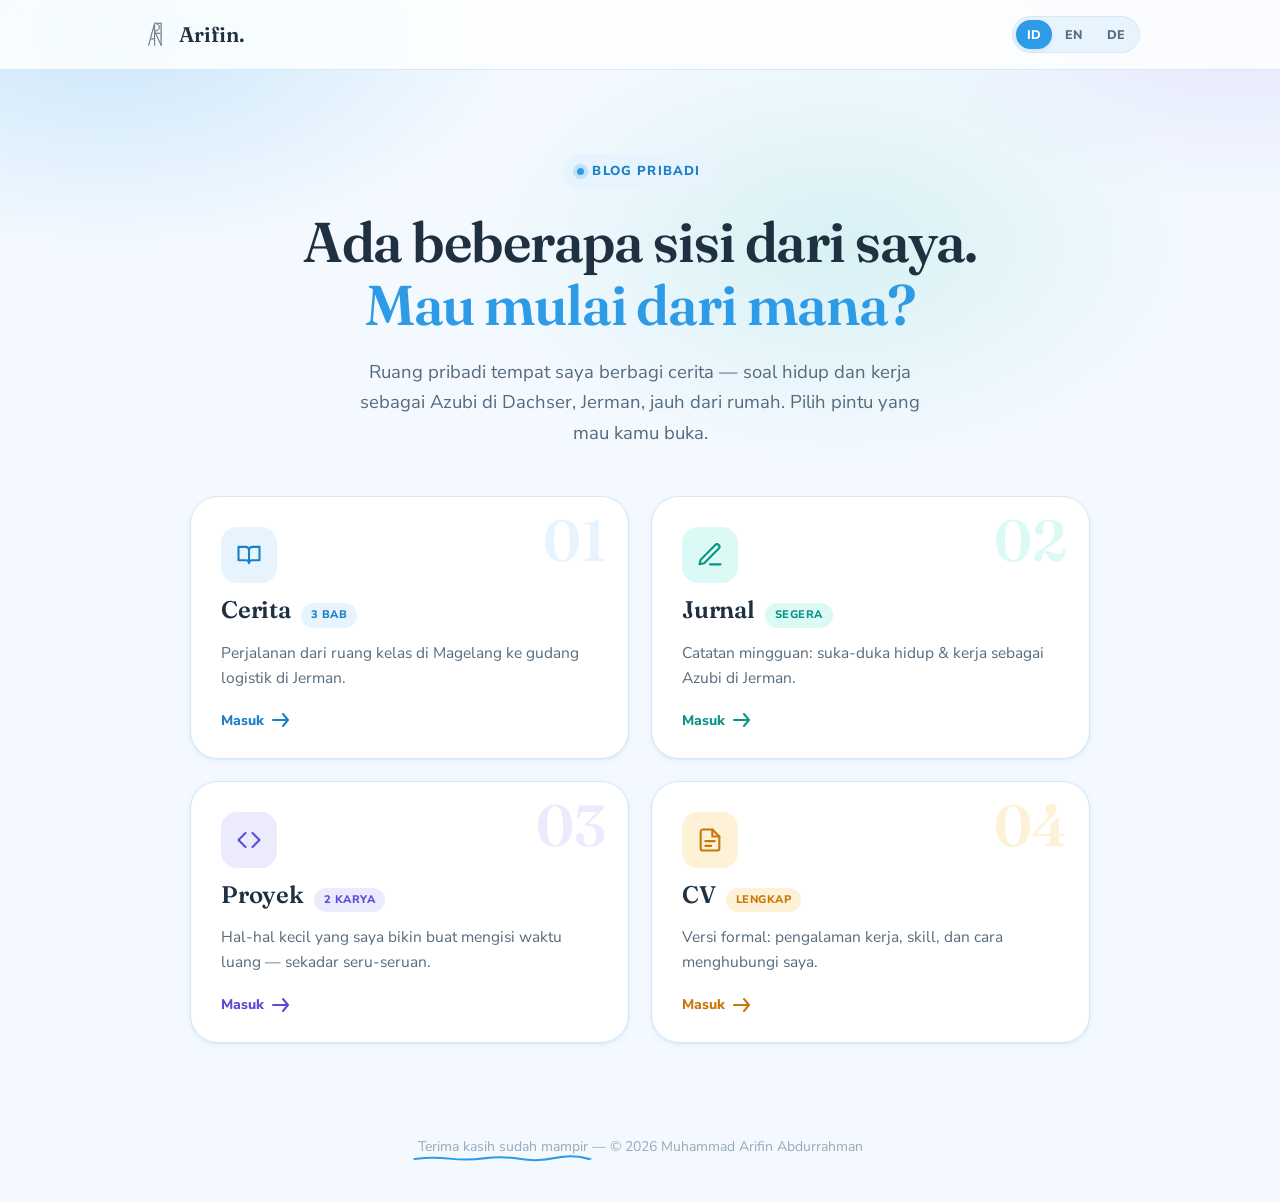
==== commit 9b445acf: "Percantik UI: aurora depth, kartu beranda berwarna khas + label, halaman dalam bertema - Beranda: la" ====
--- a/index.html
+++ b/index.html
@@ -104,31 +104,64 @@
 
   /* ---------- hub ---------- */
   main{ flex: 1 0 auto; }
-  .hub{ padding: 88px 0 72px; }
-  .hub-head{ max-width: 720px; margin: 0 auto 52px; text-align:center; }
-  .hub-head h1{ font-size: 52px; margin-bottom: 20px; }
+  .hub{ padding: 84px 0 72px; position:relative; }
+  .hub::before{ /* soft multi-hue aurora depth */
+    content:""; position:absolute; inset:-8% -15% auto -15%; height:560px; z-index:0; pointer-events:none;
+    background:
+      radial-gradient(600px 320px at 18% 8%, rgba(46,155,230,.20), transparent 68%),
+      radial-gradient(520px 300px at 86% 2%, rgba(124,108,240,.15), transparent 68%),
+      radial-gradient(520px 320px at 62% 46%, rgba(20,184,166,.12), transparent 68%);
+  }
+  .hub .wrap{ position:relative; z-index:1; }
+  .hub-head{ max-width: 720px; margin: 0 auto 48px; text-align:center; }
+  .hub-head h1{ font-size: 56px; margin-bottom: 20px; letter-spacing:-0.02em; }
   .hub-head h1 .accent{ color: var(--coral); }
   .hub-head .lede{ font-size: 18.5px; max-width: 560px; margin: 0 auto; }
+
   .worlds{ display:grid; grid-template-columns: repeat(2, 1fr); gap: 22px; max-width: 900px; margin: 0 auto; }
   .world-card{
-    display:flex; flex-direction:column; gap:14px; position:relative; overflow:hidden;
+    --accent: var(--coral); --wash: var(--coral-wash); --deep: var(--coral-dark);
+    display:flex; flex-direction:column; gap:12px; position:relative; overflow:hidden; isolation:isolate;
     background:var(--white); border:1px solid var(--line); border-radius: var(--radius);
-    padding: 32px 30px 28px; text-decoration:none; color:inherit; box-shadow: var(--shadow-sm);
+    padding: 30px 30px 26px; text-decoration:none; color:inherit; box-shadow: var(--shadow-sm);
     transition: transform .5s var(--bounce), box-shadow .5s var(--bounce), border-color .3s;
   }
-  .world-card:hover{ transform: translateY(-8px); box-shadow: var(--shadow-lg); border-color: transparent; }
-  .world-num{ position:absolute; top:16px; right:24px; font-family:'Fraunces',serif; font-size:56px; font-weight:600; color:var(--coral-wash); line-height:1; pointer-events:none; transition: color .3s; }
-  .world-card:hover .world-num{ color:var(--coral-light); }
-  .world-icon{ width:56px; height:56px; border-radius:16px; background:var(--coral-wash); display:flex; align-items:center; justify-content:center; transition: background .3s, transform .5s var(--bounce); }
-  .world-card:hover .world-icon{ background:var(--coral-light); transform: rotate(-6deg) scale(1.08); }
-  .world-icon svg{ width:28px; height:28px; stroke:var(--coral-dark); fill:none; stroke-width:1.8; stroke-linecap:round; stroke-linejoin:round; }
+  .world-card.c-cerita{ --accent:#2e9be6; --wash:#e7f4fe; --deep:#1b7fc9; }
+  .world-card.c-jurnal{ --accent:#14b8a6; --wash:#dcfaf5; --deep:#0d9488; }
+  .world-card.c-proyek{ --accent:#7c6cf0; --wash:#ecebfe; --deep:#5b4bd6; }
+  .world-card.c-cv{ --accent:#f59e0b; --wash:#fdf1d6; --deep:#c9760a; }
+  .world-card::before{ /* accent wash on hover */
+    content:""; position:absolute; inset:0; z-index:-1; opacity:0;
+    background: radial-gradient(130% 110% at 100% 0%, var(--wash), transparent 62%);
+    transition: opacity .45s var(--ease);
+  }
+  .world-card::after{ /* top accent bar grows on hover */
+    content:""; position:absolute; left:0; top:0; height:3px; width:100%;
+    background: var(--accent); transform: scaleX(0); transform-origin:left;
+    transition: transform .5s var(--bounce);
+  }
+  .world-card:hover{ transform: translateY(-8px); box-shadow: var(--shadow-lg); border-color: transparent; transition-delay:0s; }
+  .world-card:hover::before{ opacity:1; }
+  .world-card:hover::after{ transform: scaleX(1); }
+  .world-card:active{ transform: translateY(-3px) scale(.99); }
+  .worlds .world-card:nth-child(2){ transition-delay:.07s; }
+  .worlds .world-card:nth-child(3){ transition-delay:.14s; }
+  .worlds .world-card:nth-child(4){ transition-delay:.21s; }
+  .world-num{ position:absolute; top:14px; right:22px; font-family:'Fraunces',serif; font-size:58px; font-weight:600; font-variant-numeric:tabular-nums; color:var(--wash); line-height:1; pointer-events:none; transition: color .35s, opacity .35s; }
+  .world-card:hover .world-num{ color:var(--accent); opacity:.4; }
+  .world-icon{ width:56px; height:56px; border-radius:16px; background:var(--wash); display:flex; align-items:center; justify-content:center; transition: transform .5s var(--bounce), box-shadow .3s; }
+  .world-card:hover .world-icon{ transform: rotate(-6deg) scale(1.08); box-shadow: 0 0 0 5px var(--wash); }
+  .world-icon svg{ width:28px; height:28px; stroke:var(--deep); fill:none; stroke-width:1.8; stroke-linecap:round; stroke-linejoin:round; }
+  .world-title{ display:flex; align-items:baseline; gap:10px; flex-wrap:wrap; margin-top:2px; }
   .world-card h3{ font-size: 24px; margin:0; }
+  .world-meta{ font-size:11px; font-weight:800; letter-spacing:.05em; text-transform:uppercase; color:var(--deep); background:var(--wash); padding:3px 10px; border-radius:999px; }
   .world-card p{ margin:0; font-size:15.5px; }
-  .world-go{ margin-top:6px; display:inline-flex; align-items:center; gap:8px; font-weight:800; font-size:14px; color:var(--coral-dark); }
+  .world-go{ margin-top:6px; display:inline-flex; align-items:center; gap:8px; font-weight:800; font-size:14px; color:var(--deep); }
   .world-go svg{ width:18px; height:14px; stroke:currentColor; fill:none; stroke-width:2; stroke-linecap:round; stroke-linejoin:round; transition: transform .3s var(--ease); }
   .world-card:hover .world-go svg{ transform: translateX(5px); }
-  .world-card.soon .world-tag{ position:absolute; top:20px; left:30px; }
-  .soon-badge{ font-size:11px; font-weight:800; text-transform:uppercase; letter-spacing:.06em; color:var(--ink-faint); background:var(--cream-3); border:1px solid var(--line); padding:3px 10px; border-radius:999px; }
+  @media (prefers-reduced-motion: reduce){
+    .world-card, .world-card::after, .world-num, .world-icon, .world-go svg{ transition:none; }
+  }
 
   /* ---------- footer ---------- */
   footer{ flex-shrink:0; text-align:center; padding: 20px 0 44px; color: var(--ink-faint); font-size: 14px; }
@@ -229,34 +262,34 @@
       </div>
 
       <div class="worlds">
-        <a href="cerita.html" class="world-card reveal">
+        <a href="cerita.html" class="world-card c-cerita reveal">
           <span class="world-num">01</span>
           <span class="world-icon"><svg viewBox="0 0 24 24"><path d="M3 5h6a3 3 0 013 3v11a2.5 2.5 0 00-2.5-2.5H3zM21 5h-6a3 3 0 00-3 3v11a2.5 2.5 0 012.5-2.5H21z"/></svg></span>
-          <h3 data-i18n="w_cerita_t">Cerita</h3>
+          <div class="world-title"><h3 data-i18n="w_cerita_t">Cerita</h3><span class="world-meta" data-i18n="w_cerita_m">3 bab</span></div>
           <p data-i18n="w_cerita_d">Perjalanan dari ruang kelas di Magelang ke gudang logistik di Jerman.</p>
           <span class="world-go"><span data-i18n="w_enter">Masuk</span><svg viewBox="0 0 18 14"><path d="M1 7h14M11 1l5 6-5 6"/></svg></span>
         </a>
 
-        <a href="jurnal.html" class="world-card reveal">
+        <a href="jurnal.html" class="world-card c-jurnal reveal">
           <span class="world-num">02</span>
           <span class="world-icon"><svg viewBox="0 0 24 24"><path d="M12 20h9"/><path d="M16.5 3.5a2.1 2.1 0 013 3L7 19l-4 1 1-4z"/></svg></span>
-          <h3 data-i18n="w_jurnal_t">Jurnal</h3>
+          <div class="world-title"><h3 data-i18n="w_jurnal_t">Jurnal</h3><span class="world-meta" data-i18n="w_jurnal_m">Segera</span></div>
           <p data-i18n="w_jurnal_d">Catatan mingguan: suka-duka hidup & kerja sebagai Azubi di Jerman.</p>
           <span class="world-go"><span data-i18n="w_enter">Masuk</span><svg viewBox="0 0 18 14"><path d="M1 7h14M11 1l5 6-5 6"/></svg></span>
         </a>
 
-        <a href="proyek.html" class="world-card reveal">
+        <a href="proyek.html" class="world-card c-proyek reveal">
           <span class="world-num">03</span>
           <span class="world-icon"><svg viewBox="0 0 24 24"><path d="M9 18l-6-6 6-6M15 6l6 6-6 6"/></svg></span>
-          <h3 data-i18n="w_proyek_t">Proyek</h3>
+          <div class="world-title"><h3 data-i18n="w_proyek_t">Proyek</h3><span class="world-meta" data-i18n="w_proyek_m">2 karya</span></div>
           <p data-i18n="w_proyek_d">Hal-hal kecil yang saya bikin buat mengisi waktu luang — sekadar seru-seruan.</p>
           <span class="world-go"><span data-i18n="w_enter">Masuk</span><svg viewBox="0 0 18 14"><path d="M1 7h14M11 1l5 6-5 6"/></svg></span>
         </a>
 
-        <a href="cv.html" class="world-card reveal">
+        <a href="cv.html" class="world-card c-cv reveal">
           <span class="world-num">04</span>
           <span class="world-icon"><svg viewBox="0 0 24 24"><path d="M14 3H6a2 2 0 00-2 2v14a2 2 0 002 2h12a2 2 0 002-2V9z"/><path d="M14 3v6h6M8 13h8M8 17h5"/></svg></span>
-          <h3 data-i18n="w_cv_t">CV</h3>
+          <div class="world-title"><h3 data-i18n="w_cv_t">CV</h3><span class="world-meta" data-i18n="w_cv_m">Lengkap</span></div>
           <p data-i18n="w_cv_d">Versi formal: pengalaman kerja, skill, dan cara menghubungi saya.</p>
           <span class="world-go"><span data-i18n="w_enter">Masuk</span><svg viewBox="0 0 18 14"><path d="M1 7h14M11 1l5 6-5 6"/></svg></span>
         </a>
@@ -280,6 +313,7 @@
       hub_h1: 'Ada beberapa sisi dari saya.<br><span class="accent">Mau mulai dari mana?</span>',
       hub_lede: "Ruang pribadi tempat saya berbagi cerita — soal hidup dan kerja sebagai Azubi di Dachser, Jerman, jauh dari rumah. Pilih pintu yang mau kamu buka.",
       w_enter: "Masuk",
+      w_cerita_m: "3 bab", w_jurnal_m: "Segera", w_proyek_m: "2 karya", w_cv_m: "Lengkap",
       w_cerita_t: "Cerita", w_cerita_d: "Perjalanan dari ruang kelas di Magelang ke gudang logistik di Jerman.",
       w_jurnal_t: "Jurnal", w_jurnal_d: "Catatan mingguan: suka-duka hidup & kerja sebagai Azubi di Jerman.",
       w_proyek_t: "Proyek", w_proyek_d: "Hal-hal kecil yang saya bikin buat mengisi waktu luang — sekadar seru-seruan.",
@@ -291,6 +325,7 @@
       hub_h1: 'There are a few sides to me.<br><span class="accent">Where would you like to start?</span>',
       hub_lede: "A personal space where I share stories — about life and work as an Azubi at Dachser in Germany, far from home. Pick a door to open.",
       w_enter: "Enter",
+      w_cerita_m: "3 chapters", w_jurnal_m: "Soon", w_proyek_m: "2 works", w_cv_m: "Full",
       w_cerita_t: "Story", w_cerita_d: "The journey from a classroom in Magelang to a logistics warehouse in Germany.",
       w_jurnal_t: "Journal", w_jurnal_d: "Weekly notes: the ups and downs of living & working as an Azubi in Germany.",
       w_proyek_t: "Projects", w_proyek_d: "Small things I make to fill my spare time — just for fun.",
@@ -302,6 +337,7 @@
       hub_h1: 'Es gibt mehrere Seiten von mir.<br><span class="accent">Wo möchtest du anfangen?</span>',
       hub_lede: "Ein persönlicher Ort, an dem ich Geschichten teile — über das Leben und die Arbeit als Azubi bei Dachser in Deutschland, weit weg von zu Hause. Wähle eine Tür zum Öffnen.",
       w_enter: "Öffnen",
+      w_cerita_m: "3 Kapitel", w_jurnal_m: "Bald", w_proyek_m: "2 Werke", w_cv_m: "Komplett",
       w_cerita_t: "Geschichte", w_cerita_d: "Der Weg vom Klassenzimmer in Magelang zum Logistiklager in Deutschland.",
       w_jurnal_t: "Journal", w_jurnal_d: "Wöchentliche Notizen: Höhen und Tiefen als Azubi in Deutschland.",
       w_proyek_t: "Projekte", w_proyek_d: "Kleine Dinge, die ich in meiner Freizeit mache — einfach zum Spaß.",
